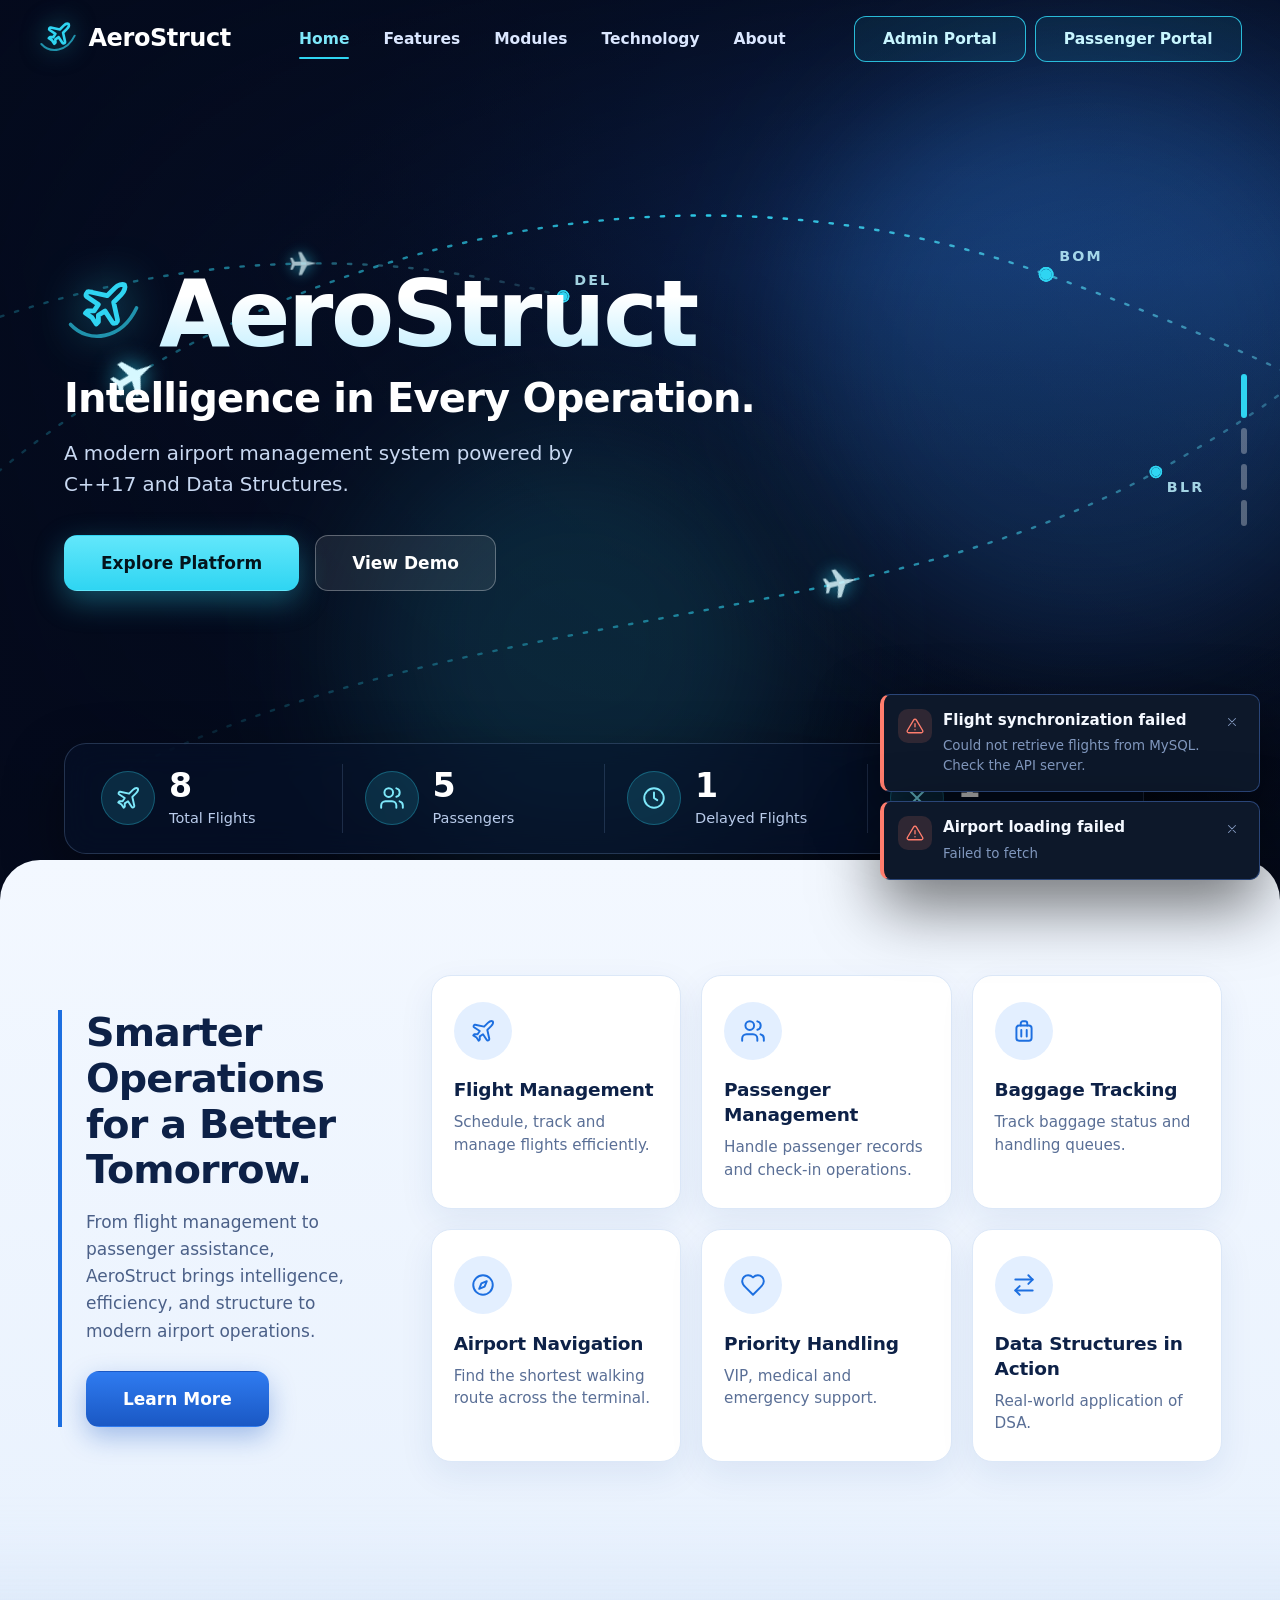
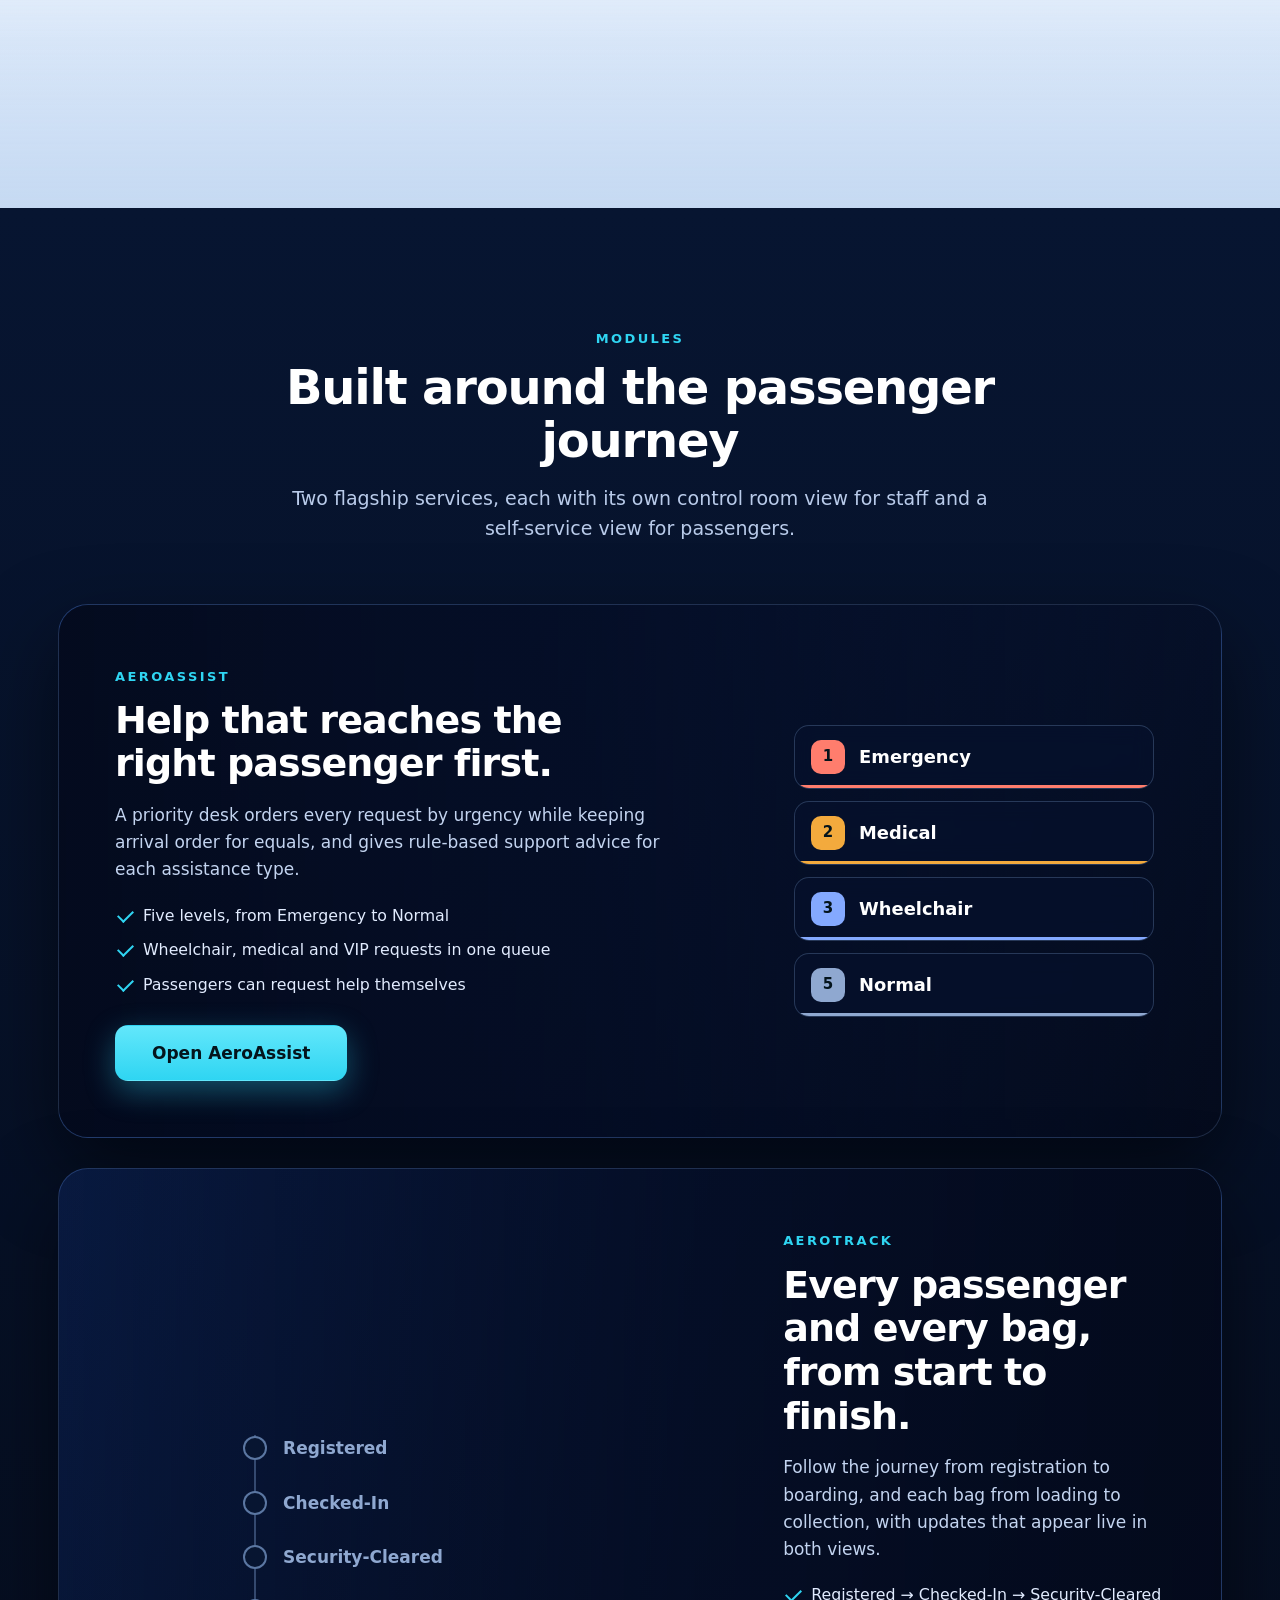
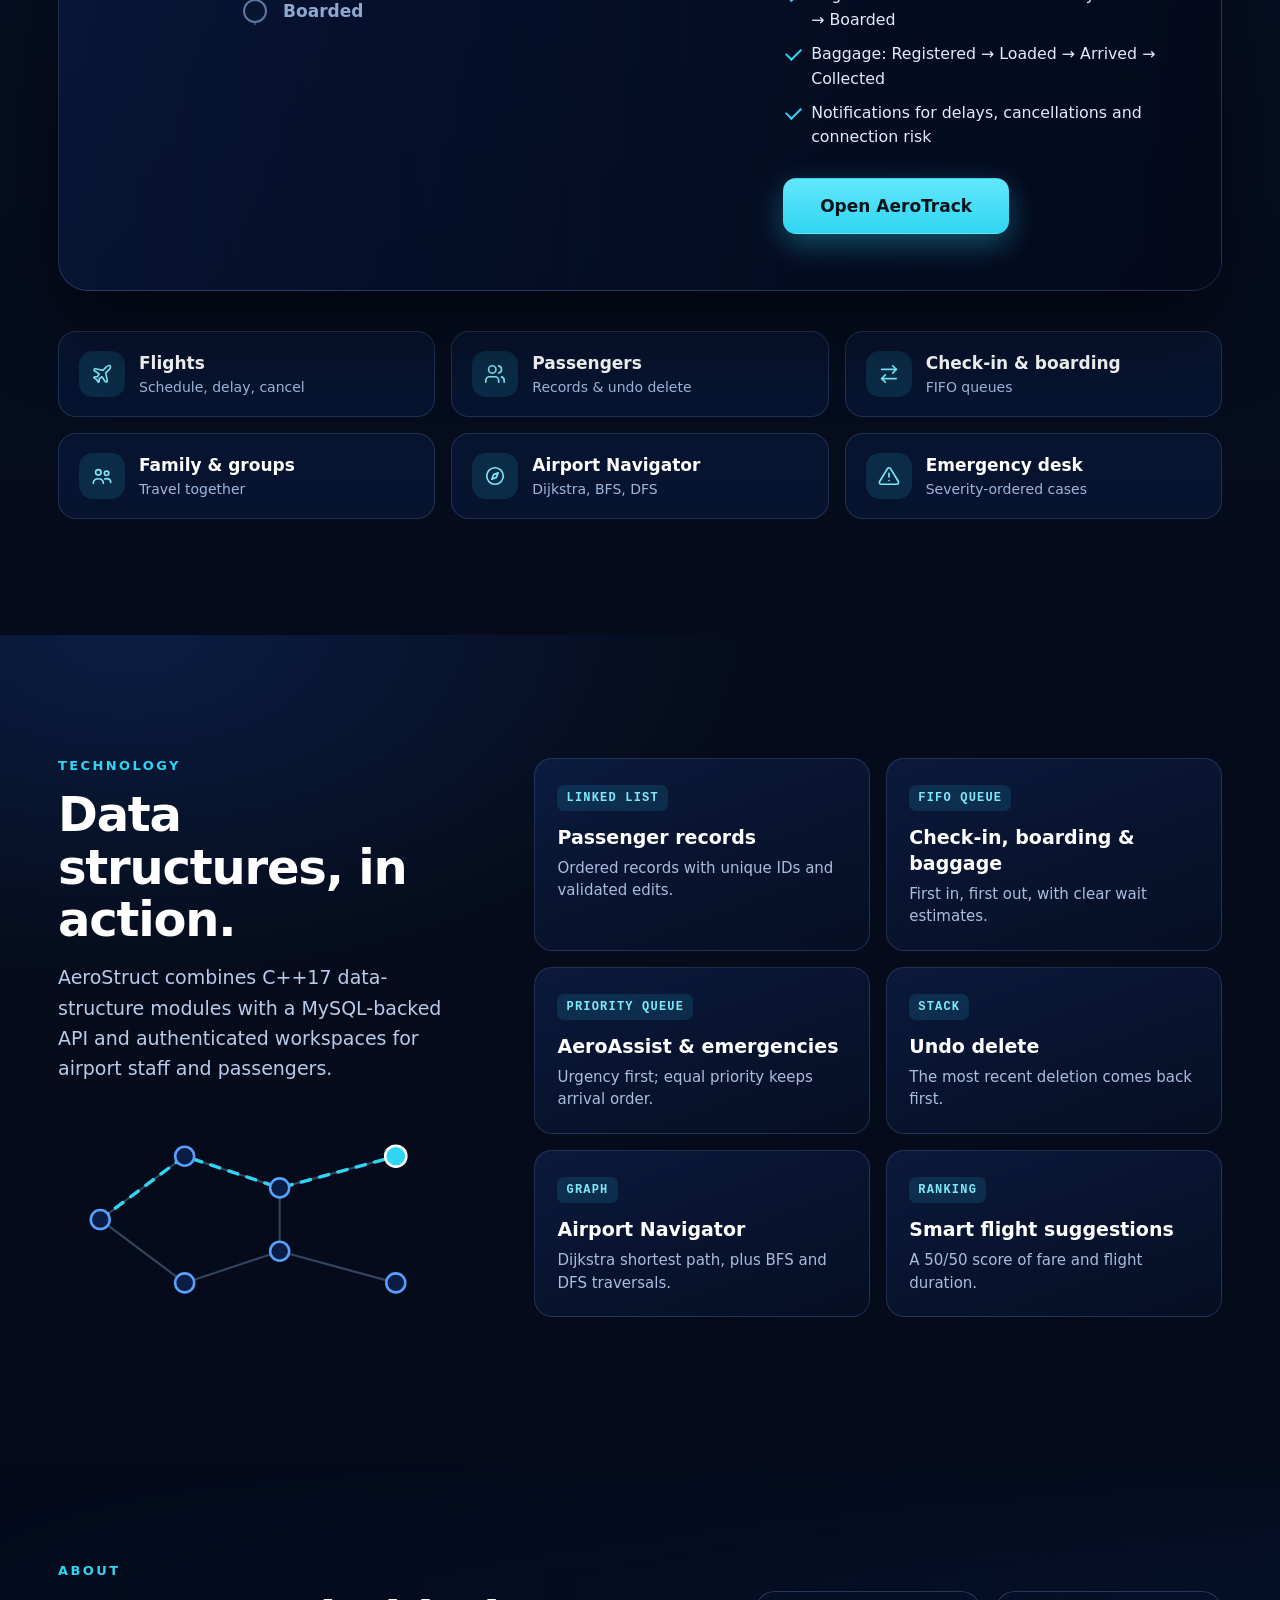
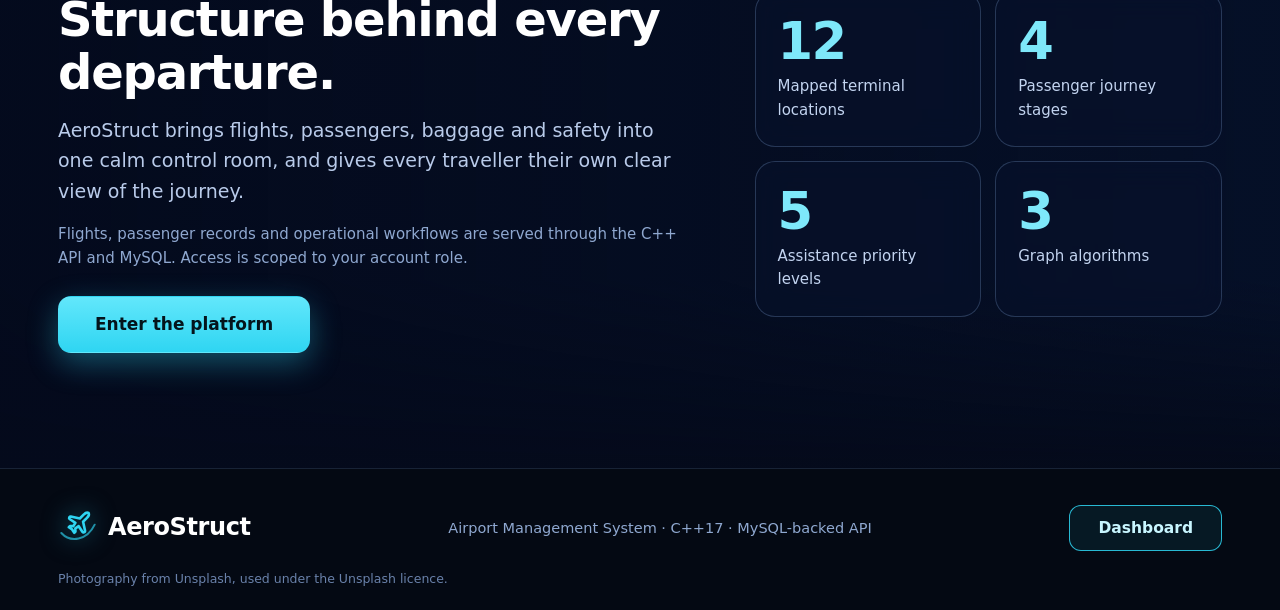
==== FrontEnd/index.html @ 9cebbbfa "Added The FrontEnd Added the index page, landing page, portals, CSS, and whole application" ====
<!DOCTYPE html>
<html lang="en">
<head>
  <meta charset="UTF-8">
  <meta name="viewport" content="width=device-width, initial-scale=1">
  <meta name="theme-color" content="#050b1a">
  <meta name="description" content="AeroStruct airport management system: operations console and passenger self-service portal.">
  <title>AeroStruct · Airport Management System</title>
  <link rel="preconnect" href="https://images.unsplash.com" crossorigin>
  <link rel="preload" as="image" href="https://images.unsplash.com/photo-1629221731259-4f0760e3ee89?auto=format&fit=crop&w=1400&q=66" imagesrcset="https://images.unsplash.com/photo-1629221731259-4f0760e3ee89?auto=format&fit=crop&w=800&q=72 800w, https://images.unsplash.com/photo-1629221731259-4f0760e3ee89?auto=format&fit=crop&w=1400&q=66 1400w, https://images.unsplash.com/photo-1629221731259-4f0760e3ee89?auto=format&fit=crop&w=2000&q=66 2000w" imagesizes="100vw" fetchpriority="high">
  <link rel="stylesheet" href="style.css">
</head>
<body class="is-landing">

  <!-- ============ SHARED SVG SYMBOLS ============ -->
  <svg width="0" height="0" style="position:absolute" aria-hidden="true" focusable="false">
    <defs>
      <path id="plane-glyph" d="M16 0 5 -2.6 -1 -13 -4.6 -13 -1.8 -2.2 -9 -2.4 -11.4 -6.8 -14 -6.8 -12 0 -14 6.8 -11.4 6.8 -9 2.4 -1.8 2.2 -4.6 13 -1 13 5 2.6Z"/>
    </defs>
  </svg>

  <!-- ============ LANDING PAGE ============ -->
  <div id="landing" class="landing" hidden>
    <header class="l-nav" id="lNav">
      <div class="l-nav-inner">
        <a class="l-brand" href="#home" data-lscroll="home" aria-label="AeroStruct home">
          <svg class="l-logo-mark" viewBox="0 0 48 48" fill="none" stroke="currentColor" stroke-width="2.4" stroke-linecap="round" stroke-linejoin="round" aria-hidden="true"><path d="M4 30c11 12 31 9 40-10" opacity=".65"/><g transform="translate(9 2) scale(1.32)"><path d="M17.8 19.2 16 11l3.5-3.5C21 6 21.5 4 21 3c-1-.5-3 0-4.5 1.5L13 8 4.8 6.2c-.5-.1-.9.1-1.1.5l-.3.5c-.2.5-.1 1 .3 1.3L9 12l-2 3H4l-1 1 3 2 2 3 1-1v-3l3-2 3.5 5.3c.3.4.8.5 1.3.3l.5-.2c.4-.3.6-.7.5-1.2z"/></g></svg>
          <span>AeroStruct</span>
        </a>
        <nav class="l-links" id="lLinks" aria-label="Page sections">
          <a href="#home" data-lscroll="home" class="active">Home</a>
          <a href="#features" data-lscroll="features">Features</a>
          <a href="#modules" data-lscroll="modules">Modules</a>
          <a href="#technology" data-lscroll="technology">Technology</a>
          <a href="#about" data-lscroll="about">About</a>
          <a class="l-nav-cta l-nav-cta-mobile" href="admin.html">Admin Portal</a><a class="l-nav-cta l-nav-cta-mobile" href="passenger.html">Passenger Portal</a>
        </nav>
        <div class="l-portal-links"><a class="l-nav-cta" href="admin.html">Admin Portal</a><a class="l-nav-cta" href="passenger.html">Passenger Portal</a></div>
        <button class="l-burger" type="button" data-action="toggle-lmenu" aria-label="Open menu" aria-expanded="false" aria-controls="lLinks"><span></span><span></span><span></span></button>
      </div>
    </header>

    <main>
      <!-- HERO -->
      <section id="home" class="l-hero" data-photo-box aria-label="AeroStruct introduction">
        <div class="l-scenes" id="lScenes" aria-hidden="true">
          <figure class="l-scene is-active" style="--pos:58% 55%;--pos-m:63% 50%">
            <img src="https://images.unsplash.com/photo-1629221731259-4f0760e3ee89?auto=format&amp;fit=crop&amp;w=1400&amp;q=66"
                 srcset="https://images.unsplash.com/photo-1629221731259-4f0760e3ee89?auto=format&amp;fit=crop&amp;w=800&amp;q=72 800w, https://images.unsplash.com/photo-1629221731259-4f0760e3ee89?auto=format&amp;fit=crop&amp;w=1400&amp;q=66 1400w, https://images.unsplash.com/photo-1629221731259-4f0760e3ee89?auto=format&amp;fit=crop&amp;w=2000&amp;q=66 2000w"
                 sizes="100vw" alt="" fetchpriority="high" decoding="async">
          </figure>
          <figure class="l-scene" data-photo="hero2" style="--pos:50% 60%;--pos-m:55% 55%"></figure>
          <figure class="l-scene" data-photo="hero3" style="--pos:50% 55%;--pos-m:45% 50%"></figure>
          <figure class="l-scene" data-photo="hero4" style="--pos:50% 50%;--pos-m:60% 50%"></figure>
        </div>
        <div class="l-hero-shade" aria-hidden="true"></div>
        <div class="l-glow l-glow-a" aria-hidden="true"></div><div class="l-glow l-glow-b" aria-hidden="true"></div>

        <svg class="l-paths" viewBox="0 0 1440 820" preserveAspectRatio="xMidYMid slice" aria-hidden="true" focusable="false">
          <defs>
            <linearGradient id="lpGrad" x1="0" x2="1" y1="0" y2="0"><stop offset="0" stop-color="#2fd5f2" stop-opacity="0"/><stop offset=".55" stop-color="#2fd5f2" stop-opacity=".95"/><stop offset="1" stop-color="#7ee8fa" stop-opacity=".25"/></linearGradient>
          </defs>
          <path id="lp1" class="l-arc" d="M-30 600 C 240 250, 700 110, 1090 250 S 1380 430, 1480 340"/>
          <path id="lp2" class="l-arc l-arc-2" d="M180 740 C 520 540, 900 590, 1190 430 S 1370 210, 1480 170"/>
          <path id="lp3" class="l-arc l-arc-3" d="M-30 360 C 200 240, 430 210, 650 270"/>
          <g class="l-radar" transform="translate(1090 250)"><circle class="core" r="5"/><circle class="ring" r="6"/><circle class="ring d2" r="6"/><circle class="ring d3" r="6"/><text x="12" y="-12">BOM</text></g>
          <g class="l-radar" transform="translate(650 270)"><circle class="core" r="4"/><circle class="ring" r="5"/><circle class="ring d2" r="5"/><text x="10" y="-10">DEL</text></g>
          <g class="l-radar" transform="translate(1190 430)"><circle class="core" r="4"/><circle class="ring d3" r="5"/><circle class="ring d2" r="5"/><text x="10" y="18">BLR</text></g>
          <g class="l-plane"><use href="#plane-glyph"/><animateMotion dur="17s" repeatCount="indefinite" rotate="auto"><mpath href="#lp1"/></animateMotion></g>
          <g class="l-plane l-plane-2"><use href="#plane-glyph"/><animateMotion dur="23s" begin="-8s" repeatCount="indefinite" rotate="auto"><mpath href="#lp2"/></animateMotion></g>
          <g class="l-plane l-plane-3"><use href="#plane-glyph"/><animateMotion dur="12s" begin="-4s" repeatCount="indefinite" rotate="auto"><mpath href="#lp3"/></animateMotion></g>
        </svg>

        <div class="l-hero-inner">
          <h1 class="l-h1">
            <span class="l-logo-big"><svg viewBox="0 0 48 48" fill="none" stroke="currentColor" stroke-width="2.2" stroke-linecap="round" stroke-linejoin="round" aria-hidden="true"><path d="M4 30c11 12 31 9 40-10" opacity=".65"/><g transform="translate(9 2) scale(1.32)"><path d="M17.8 19.2 16 11l3.5-3.5C21 6 21.5 4 21 3c-1-.5-3 0-4.5 1.5L13 8 4.8 6.2c-.5-.1-.9.1-1.1.5l-.3.5c-.2.5-.1 1 .3 1.3L9 12l-2 3H4l-1 1 3 2 2 3 1-1v-3l3-2 3.5 5.3c.3.4.8.5 1.3.3l.5-.2c.4-.3.6-.7.5-1.2z"/></g></svg><span>AeroStruct</span></span>
            <span class="sr-only">: </span><span class="l-tagline">Intelligence in Every Operation.</span>
          </h1>
          <p class="l-sub">A modern airport management system powered by C++17 and Data Structures.</p>
          <div class="l-actions">
            <a class="l-btn l-btn-cyan" href="#features" data-lscroll="features">Explore Platform</a>
            <button class="l-btn l-btn-glass" type="button" data-action="open-gate">View Demo</button>
          </div>
        </div>

        <div class="l-stats" id="lStats" role="list" aria-label="Live demo figures">
          <div class="l-stat" role="listitem"><span class="l-stat-icon" data-icon="plane" data-size="26" aria-hidden="true"></span><div><strong data-lstat="flights">0</strong><small>Total Flights</small></div></div>
          <div class="l-stat" role="listitem"><span class="l-stat-icon" data-icon="users" data-size="26" aria-hidden="true"></span><div><strong data-lstat="passengers">0</strong><small>Passengers</small></div></div>
          <div class="l-stat" role="listitem"><span class="l-stat-icon" data-icon="clock" data-size="26" aria-hidden="true"></span><div><strong data-lstat="delayed">0</strong><small>Delayed Flights</small></div></div>
          <div class="l-stat" role="listitem"><span class="l-stat-icon" data-icon="close" data-size="26" aria-hidden="true"></span><div><strong data-lstat="cancelled">0</strong><small>Cancelled Flights</small></div></div>
        </div>
        <div class="l-scene-dots" id="lSceneDots" role="group" aria-label="Choose background scene"></div>
      </section>

      <!-- FEATURES -->
      <section id="features" class="l-section l-features">
        <div class="l-wrap l-features-grid">
          <div class="l-features-copy reveal">
            <h2>Smarter Operations<br>for a Better Tomorrow.</h2>
            <p>From flight management to passenger assistance, AeroStruct brings intelligence, efficiency, and structure to modern airport operations.</p>
            <a class="l-btn l-btn-blue" href="#technology" data-lscroll="technology">Learn More</a>
          </div>
          <div class="l-cards">
            <article class="l-card reveal"><span class="l-card-icon" data-icon="plane" data-size="26" aria-hidden="true"></span><h3>Flight Management</h3><p>Schedule, track and manage flights efficiently.</p></article>
            <article class="l-card reveal"><span class="l-card-icon" data-icon="users" data-size="26" aria-hidden="true"></span><h3>Passenger Management</h3><p>Handle passenger records and check-in operations.</p></article>
            <article class="l-card reveal"><span class="l-card-icon" data-icon="bag" data-size="26" aria-hidden="true"></span><h3>Baggage Tracking</h3><p>Track baggage status and handling queues.</p></article>
            <article class="l-card reveal"><span class="l-card-icon" data-icon="compass" data-size="26" aria-hidden="true"></span><h3>Airport Navigation</h3><p>Find the shortest walking route across the terminal.</p></article>
            <article class="l-card reveal"><span class="l-card-icon" data-icon="heart" data-size="26" aria-hidden="true"></span><h3>Priority Handling</h3><p>VIP, medical and emergency support.</p></article>
            <article class="l-card reveal"><span class="l-card-icon" data-icon="flow" data-size="26" aria-hidden="true"></span><h3>Data Structures in Action</h3><p>Real-world application of DSA.</p></article>
          </div>
        </div>
        <div class="l-strip" data-photo-box aria-hidden="true" id="lStrip"></div>
      </section>

      <!-- MODULES -->
      <section id="modules" class="l-section l-modules">
        <div class="l-wrap">
          <header class="l-head reveal"><span class="l-eyebrow">MODULES</span><h2>Built around the passenger journey</h2><p>Two flagship services, each with its own control room view for staff and a self-service view for passengers.</p></header>

          <article class="l-band l-band-assist reveal" data-photo-box data-lparallax>
            <div class="l-band-media" id="lAssistMedia" aria-hidden="true"></div>
            <div class="l-band-shade" aria-hidden="true"></div>
            <div class="l-band-copy">
              <span class="l-eyebrow">AEROASSIST</span>
              <h3>Help that reaches the right passenger first.</h3>
              <p>A priority desk orders every request by urgency while keeping arrival order for equals, and gives rule-based support advice for each assistance type.</p>
              <ul class="l-ticks"><li>Five levels, from Emergency to Normal</li><li>Wheelchair, medical and VIP requests in one queue</li><li>Passengers can request help themselves</li></ul>
              <button class="l-btn l-btn-cyan" type="button" data-action="open-gate">Open AeroAssist</button>
            </div>
            <div class="l-band-visual" aria-hidden="true">
              <div class="l-pq"><div class="l-pq-row p1"><b>1</b><span>Emergency</span><i></i></div><div class="l-pq-row p2"><b>2</b><span>Medical</span><i></i></div><div class="l-pq-row p3"><b>3</b><span>Wheelchair</span><i></i></div><div class="l-pq-row p5"><b>5</b><span>Normal</span><i></i></div></div>
            </div>
          </article>

          <article class="l-band l-band-track l-band-flip reveal" data-photo-box data-lparallax>
            <div class="l-band-media" id="lTrackMedia" aria-hidden="true"></div>
            <div class="l-band-shade" aria-hidden="true"></div>
            <div class="l-band-copy">
              <span class="l-eyebrow">AEROTRACK</span>
              <h3>Every passenger and every bag, from start to finish.</h3>
              <p>Follow the journey from registration to boarding, and each bag from loading to collection, with updates that appear live in both views.</p>
              <ul class="l-ticks"><li>Registered → Checked-In → Security-Cleared → Boarded</li><li>Baggage: Registered → Loaded → Arrived → Collected</li><li>Notifications for delays, cancellations and connection risk</li></ul>
              <button class="l-btn l-btn-cyan" type="button" data-action="open-gate">Open AeroTrack</button>
            </div>
            <div class="l-band-visual" aria-hidden="true">
              <ol class="l-track"><li><i></i>Registered</li><li><i></i>Checked-In</li><li><i></i>Security-Cleared</li><li><i></i>Boarded</li></ol>
            </div>
          </article>

          <div class="l-tiles">
            <button class="l-tile reveal" type="button" data-action="open-gate"><span data-icon="plane" data-size="22" aria-hidden="true"></span><strong>Flights</strong><small>Schedule, delay, cancel</small></button>
            <button class="l-tile reveal" type="button" data-action="open-gate"><span data-icon="users" data-size="22" aria-hidden="true"></span><strong>Passengers</strong><small>Records &amp; undo delete</small></button>
            <button class="l-tile reveal" type="button" data-action="open-gate"><span data-icon="flow" data-size="22" aria-hidden="true"></span><strong>Check-in &amp; boarding</strong><small>FIFO queues</small></button>
            <button class="l-tile reveal" type="button" data-action="open-gate"><span data-icon="group" data-size="22" aria-hidden="true"></span><strong>Family &amp; groups</strong><small>Travel together</small></button>
            <button class="l-tile reveal" type="button" data-action="open-gate"><span data-icon="compass" data-size="22" aria-hidden="true"></span><strong>Airport Navigator</strong><small>Dijkstra, BFS, DFS</small></button>
            <button class="l-tile reveal" type="button" data-action="open-gate"><span data-icon="alert" data-size="22" aria-hidden="true"></span><strong>Emergency desk</strong><small>Severity-ordered cases</small></button>
          </div>
        </div>
      </section>

      <!-- TECHNOLOGY -->
      <section id="technology" class="l-section l-tech">
        <div class="l-wrap l-tech-grid">
          <div class="l-tech-copy reveal">
            <span class="l-eyebrow">TECHNOLOGY</span>
            <h2>Data structures, in action.</h2>
            <p>AeroStruct combines C++17 data-structure modules with a MySQL-backed API and authenticated workspaces for airport staff and passengers.</p>
            <svg class="l-graph" viewBox="0 0 360 200" aria-hidden="true" focusable="false">
              <g class="lg-edges"><line x1="40" y1="100" x2="120" y2="40"/><line x1="40" y1="100" x2="120" y2="160"/><line x1="120" y1="40" x2="210" y2="70"/><line x1="120" y1="160" x2="210" y2="130"/><line x1="210" y1="70" x2="210" y2="130"/><line x1="210" y1="70" x2="320" y2="40"/><line x1="210" y1="130" x2="320" y2="160"/></g>
              <path class="lg-route" d="M40 100 L120 40 L210 70 L320 40"/>
              <g class="lg-nodes"><circle cx="40" cy="100" r="9"/><circle cx="120" cy="40" r="9"/><circle cx="120" cy="160" r="9"/><circle cx="210" cy="70" r="9"/><circle cx="210" cy="130" r="9"/><circle class="lg-dest" cx="320" cy="40" r="10"/><circle cx="320" cy="160" r="9"/></g>
            </svg>
          </div>
          <div class="l-tech-cards">
            <article class="l-tcard reveal"><code>LINKED LIST</code><h3>Passenger records</h3><p>Ordered records with unique IDs and validated edits.</p></article>
            <article class="l-tcard reveal"><code>FIFO QUEUE</code><h3>Check-in, boarding &amp; baggage</h3><p>First in, first out, with clear wait estimates.</p></article>
            <article class="l-tcard reveal"><code>PRIORITY QUEUE</code><h3>AeroAssist &amp; emergencies</h3><p>Urgency first; equal priority keeps arrival order.</p></article>
            <article class="l-tcard reveal"><code>STACK</code><h3>Undo delete</h3><p>The most recent deletion comes back first.</p></article>
            <article class="l-tcard reveal"><code>GRAPH</code><h3>Airport Navigator</h3><p>Dijkstra shortest path, plus BFS and DFS traversals.</p></article>
            <article class="l-tcard reveal"><code>RANKING</code><h3>Smart flight suggestions</h3><p>A 50/50 score of fare and flight duration.</p></article>
          </div>
        </div>
      </section>

      <!-- ABOUT -->
      <section id="about" class="l-section l-about" data-photo-box>
        <div class="l-about-media" id="lAboutMedia" aria-hidden="true"></div>
        <div class="l-about-shade" aria-hidden="true"></div>
        <div class="l-wrap l-about-inner">
          <div class="l-about-copy reveal">
            <span class="l-eyebrow">ABOUT</span>
            <h2>Structure behind every departure.</h2>
            <p>AeroStruct brings flights, passengers, baggage and safety into one calm control room, and gives every traveller their own clear view of the journey.</p>
            <p class="l-about-note">Flights, passenger records and operational workflows are served through the C++ API and MySQL. Access is scoped to your account role.</p>
            <button class="l-btn l-btn-cyan" type="button" data-action="open-gate">Enter the platform</button>
          </div>
          <dl class="l-facts reveal">
            <div><dt data-lcount="locations">12</dt><dd>Mapped terminal locations</dd></div>
            <div><dt data-lcount="stages">4</dt><dd>Passenger journey stages</dd></div>
            <div><dt data-lcount="priorities">5</dt><dd>Assistance priority levels</dd></div>
            <div><dt data-lcount="algorithms">3</dt><dd>Graph algorithms</dd></div>
          </dl>
        </div>
      </section>
    </main>

    <footer class="l-footer">
      <div class="l-wrap l-footer-inner">
        <a class="l-brand" href="#home" data-lscroll="home"><svg class="l-logo-mark" viewBox="0 0 48 48" fill="none" stroke="currentColor" stroke-width="2.4" stroke-linecap="round" stroke-linejoin="round" aria-hidden="true"><path d="M4 30c11 12 31 9 40-10" opacity=".65"/><g transform="translate(9 2) scale(1.32)"><path d="M17.8 19.2 16 11l3.5-3.5C21 6 21.5 4 21 3c-1-.5-3 0-4.5 1.5L13 8 4.8 6.2c-.5-.1-.9.1-1.1.5l-.3.5c-.2.5-.1 1 .3 1.3L9 12l-2 3H4l-1 1 3 2 2 3 1-1v-3l3-2 3.5 5.3c.3.4.8.5 1.3.3l.5-.2c.4-.3.6-.7.5-1.2z"/></g></svg><span>AeroStruct</span></a>
        <p>Airport Management System · C++17 · MySQL-backed API</p>
        <button class="l-nav-cta" type="button" data-action="open-gate">Dashboard</button>
      </div>
      <p class="l-credits">Photography from Unsplash, used under the Unsplash licence.</p>
    </footer>
  </div>

  <!-- ============ ROLE GATE ============ -->
  <div id="roleGate" class="gate" hidden role="dialog" aria-modal="true" aria-labelledby="gateTitle">
    <div class="gate-bg" aria-hidden="true">
      <i class="aurora aurora-a"></i><i class="aurora aurora-b"></i><i class="aurora aurora-c"></i>
      <i class="gate-grid"></i>
      <span class="gate-plane gate-plane-a" data-icon="plane" data-size="34"></span>
      <span class="gate-plane gate-plane-b" data-icon="plane" data-size="22"></span>
    </div>
    <div class="gate-inner">
      <button class="gate-back" type="button" data-action="close-gate"><span data-icon="arrow" data-size="16" aria-hidden="true"></span> Back to home</button>
      <div class="gate-brand"><span class="brand-mark" data-icon="plane" data-size="28" aria-hidden="true"></span><span><strong>AeroStruct</strong><small>Airport Management System</small></span></div>
      <h1 id="gateTitle" class="gate-title">Welcome aboard.<br><span>How would you like to continue?</span></h1>
      <p class="gate-lead">Secure sign-in for airport staff and passengers. Your account determines which AeroStruct features you can access.</p>
      <div class="gate-cards">
        <section class="gate-card gate-card-admin" aria-labelledby="gateAdminTitle">
          <span class="gate-card-icon" data-icon="shield" data-size="26" aria-hidden="true"></span>
          <span class="gate-card-eyebrow">FOR STAFF</span>
          <strong id="gateAdminTitle">Operations Console</strong>
          <span class="gate-card-text">Sign in with your administrator account to manage flights, passengers, queues, baggage and airport operations.</span>
          <form id="adminLoginForm" class="gate-form" novalidate>
            <label for="adminUsername">Admin username
              <input class="auth-login-input" id="adminUsername" name="username" type="text" placeholder="e.g. aerostruct.admin" maxlength="80" autocomplete="username" required>
            </label>
            <label for="adminPassword">Password
              <input class="auth-login-input" id="adminPassword" name="password" type="password" autocomplete="current-password" required>
            </label>
            <p id="adminGateError" class="gate-error" role="alert" hidden></p>
            <button class="button button-primary gate-submit" type="submit">Sign in to console <span data-icon="arrow" data-size="18" aria-hidden="true"></span></button>
          </form>
        </section>
        <section class="gate-card gate-card-user" aria-labelledby="gateUserTitle">
          <span class="gate-card-icon" data-icon="ticket" data-size="26" aria-hidden="true"></span>
          <span class="gate-card-eyebrow">FOR PASSENGERS</span>
          <strong id="gateUserTitle">Passenger Portal</strong>
          <span class="gate-card-text">Sign in with the account provided by the airport operations desk to view your own journey, baggage and assistance.</span>
          <form id="gateForm" class="gate-form" novalidate>
            <label for="gateUsername">Passenger username
              <input class="auth-login-input" id="gateUsername" name="username" type="text" placeholder="Your account username" maxlength="80" autocomplete="username" required>
            </label>
            <label for="gatePassword">Password
              <input class="auth-login-input" id="gatePassword" name="password" type="password" autocomplete="current-password" required>
            </label>
            <p id="gateError" class="gate-error" role="alert" hidden></p>
            <button class="button button-secondary gate-submit" type="submit">Open my journey <span data-icon="arrow" data-size="18" aria-hidden="true"></span></button>
          </form>
        </section>
      </div>
      <p class="gate-foot"><i class="live-dot"></i> Secure account access · live data is loaded from the AeroStruct API</p>
    </div>
  </div>

  <!-- ============ ADMIN CONSOLE ============ -->
  <div id="adminApp" class="app-shell admin-shell" hidden>
    <div class="nav-backdrop" data-action="close-nav"></div>
    <aside class="sidebar" id="adminSidebar">
      <a class="brand" href="#dashboard" data-page="dashboard" aria-label="AeroStruct dashboard">
        <span class="brand-mark" data-icon="plane" data-size="26" aria-hidden="true"></span>
        <span><strong>AeroStruct</strong><small>Operations Console</small></span>
      </a>
      <div class="role-chip"><span data-icon="shield" data-size="16" aria-hidden="true"></span> Operations Admin</div>
      <nav id="nav" aria-label="Main navigation"></nav>
      <div class="sidebar-spacer"></div>
      <div class="sidebar-note">
        <div class="sidebar-note-head"><span class="live-dot"></span> Authenticated session</div>
        <p>Operations are validated by the AeroStruct API and saved in MySQL.</p>
      </div>
      <button class="sidebar-switch" type="button" data-action="sign-out"><span data-icon="logout" data-size="18" aria-hidden="true"></span> Switch role</button>
      <div class="sidebar-foot">AeroStruct <span>·</span> C++17 project</div>
    </aside>

    <main class="main-area">
      <header class="topbar">
        <button class="icon-btn menu-toggle" type="button" data-action="toggle-nav" aria-label="Open menu"><span data-icon="menu" data-size="22" aria-hidden="true"></span></button>
        <div class="breadcrumb"><span>Operations</span><span class="crumb-sep">/</span><strong id="breadcrumbCurrent">Dashboard</strong></div>
        <div class="topbar-actions">
          <span id="clock" class="clock-chip"></span>
          <button class="button button-quiet" id="undoButton" type="button"><span data-icon="undo" data-size="16" aria-hidden="true"></span> Undo delete</button>
          <button class="button button-secondary" id="resetButton" type="button"><span data-icon="reset" data-size="16" aria-hidden="true"></span> Reset demo</button>
        </div>
      </header>

      <div id="pageHeading" class="page-heading"></div>

      <!-- DASHBOARD -->
      <section id="dashboard" class="view">
        <div id="nextDeparture" class="hero-card"></div>
        <div class="stats-grid" id="stats"></div>
        <div class="dashboard-grid">
          <section class="panel departures-panel">
            <div class="panel-heading"><div><span class="eyebrow"><i class="live-dot"></i> LIVE BOARD · DEMO DATA</span><h2>Departures</h2></div><span class="time-highlight" id="boardTime">--:--</span></div>
            <div class="table-scroll"><table id="depTable" class="data-table"></table></div>
          </section>
          <section class="panel attention-panel">
            <div class="panel-heading"><div><span class="eyebrow">OPERATIONAL FOLLOW-UP</span><h2>Needs attention</h2></div><span id="attentionCount" class="count-pill">0</span></div>
            <div id="alerts" class="attention-list"></div>
          </section>
        </div>
        <div class="dashboard-lower">
          <div class="panel journey-panel">
            <div class="panel-heading"><div><span class="eyebrow">PASSENGER FLOW</span><h2>Passenger journey snapshot</h2></div><button class="button button-outline" data-page="queues" type="button">Open queues →</button></div>
            <div id="journeySnapshot" class="journey-snapshot"></div>
          </div>
          <div class="panel donut-panel">
            <div class="panel-heading"><div><span class="eyebrow">FLIGHT STATUS</span><h2>Status mix</h2></div></div>
            <div id="statusDonut" class="donut-wrap"></div>
          </div>
        </div>
      </section>

<!-- FLIGHTS -->
      <section id="flights" class="view" hidden>
        <section class="panel">
          <div class="panel-heading"><div><span class="eyebrow">OPERATIONS</span><h2>Add a flight</h2><p class="panel-subtitle">Flight numbers must be unique. Passenger registration is blocked for cancelled flights.</p></div></div>
          <form id="flightForm" class="form-grid">
            <label>Flight number<input id="fNo" name="flightNumber" placeholder="AI 202" required minlength="2" maxlength="12" pattern="[A-Za-z0-9 -]+" autocomplete="off"></label>
            <label>Airline<input id="fAir" name="airline" placeholder="Air India" required maxlength="50"></label>
            <label>Source<input id="fFrom" name="source" placeholder="Delhi" required maxlength="60"></label>
            <label>Destination<input id="fTo" name="destination" placeholder="Mumbai" required maxlength="60"></label>
            <label>Departure time<input id="fDep" name="departureTime" type="time" required></label>
            <label>Arrival time<input id="fArr" name="arrivalTime" type="time" required></label>
            <label>Gate<input id="fGate" name="gate" placeholder="G12" required maxlength="10"></label>
            <label>Fare (INR)<input id="fFare" name="fare" type="number" min="0" step="0.01" placeholder="e.g. 5200" required></label>
            <label>Initial status<select id="fStatus" name="status"><option>On Time</option><option>Boarding</option><option>Delayed</option></select></label>
            <div class="form-actions"><button class="button button-primary" type="submit">＋ Add flight</button><button class="button button-outline" type="reset">Clear form</button></div>
          </form>
        </section>
        <section class="panel">
          <div class="panel-heading"><div><span class="eyebrow">FLIGHT DIRECTORY</span><h2>Manage flights</h2></div><span id="flightCount" class="count-pill">0 flights</span></div>
          <div class="toolbar"><label class="search-field"><span>⌕</span><input id="fSearch" placeholder="Search flight, airline, route…" autocomplete="off"></label><label class="compact-label">Sort by<select id="fSort"><option value="dep">Departure time</option><option value="no">Flight number</option><option value="to">Destination</option><option value="fare">Fare (low to high)</option><option value="duration">Duration (shortest)</option></select></label></div>
          <div class="table-scroll"><table id="flightTable" class="data-table"></table></div>
        </section>
      </section>

      <!-- PASSENGERS -->
      <section id="passengers" class="view" hidden>
        <section class="panel">
          <div class="panel-heading"><div><span class="eyebrow">PASSENGER RECORDS · LINKED LIST</span><h2>Register passenger</h2><p class="panel-subtitle">IDs must be unique, age must be non-negative, and the selected flight must exist and not be cancelled.</p></div></div>
          <form id="passengerForm" class="form-grid">
            <label>Passenger ID<input id="pId" name="passengerId" placeholder="P101" required maxlength="20" pattern="[A-Za-z0-9_-]+" autocomplete="off"></label>
            <label>Full name<input id="pName" name="name" placeholder="Passenger name" required minlength="2" maxlength="80" autocomplete="name"></label>
            <label>Age<input id="pAge" name="age" type="number" min="0" max="120" step="1" placeholder="Age" required></label>
            <label>Gender<select id="pGender" name="gender" required><option value="">Select gender</option><option>Female</option><option>Male</option><option>Other</option><option>Prefer not to say</option></select></label>
            <label>Phone number<input id="pPhone" name="phone" type="tel" placeholder="+91 9876543210" required minlength="7" maxlength="16" pattern="[+0-9() -]{7,16}" autocomplete="tel"></label>
            <label>Flight<select id="pFlight" name="flightNumber" required></select></label>
            <label>Seat number<input id="pSeat" name="seatNumber" placeholder="12A" required maxlength="6" pattern="[A-Za-z0-9-]+"></label>
            <label>Assistance type<select id="pAssist" name="assistanceType"><option>None</option><option>Emergency</option><option>Medical</option><option>Wheelchair</option><option>Accessibility</option><option>Elderly</option><option>VIP</option><option>Other</option></select></label>
            <div class="form-actions"><button class="button button-primary" type="submit">＋ Register passenger</button><button class="button button-outline" type="reset">Clear form</button></div>
          </form>
        </section>
        <section class="panel">
          <div class="panel-heading"><div><span class="eyebrow">PASSENGER PORTAL ACCESS</span><h2>Create passenger login</h2><p class="panel-subtitle">An administrator creates a login for an existing passenger. Give the temporary password directly to that passenger.</p></div></div>
          <form id="passengerAccountForm" class="form-grid">
            <label>Passenger ID<input id="paPassengerId" name="passengerId" placeholder="P101" required maxlength="30" autocomplete="off"></label>
            <label>Username<input id="paUsername" name="username" placeholder="e.g. passenger.p101" required minlength="3" maxlength="80" autocomplete="off"></label>
            <label>Temporary password<input id="paPassword" name="password" type="password" required minlength="12" maxlength="128" autocomplete="new-password"></label>
            <div class="form-actions"><button class="button button-primary" type="submit">Create passenger login</button><button class="button button-outline" type="reset">Clear</button></div>
          </form>
        </section>
        <section class="panel">
          <div class="panel-heading"><div><span class="eyebrow">PASSENGER DIRECTORY</span><h2>Passenger records</h2></div><span id="passengerCount" class="count-pill">0 passengers</span></div>
          <div class="toolbar"><label class="search-field"><span>⌕</span><input id="pSearch" placeholder="Search ID, name or flight…" autocomplete="off"></label><label class="compact-label">Status<select id="pStatusFilter"><option value="all">All statuses</option><option>Registered</option><option>Checked-In</option><option>Security-Cleared</option><option>Boarded</option></select></label></div>
          <div class="table-scroll"><table id="paxTable" class="data-table"></table></div>
        </section>
      </section>

      <!-- CHECK-IN AND BOARDING -->
      <section id="queues" class="view" hidden>
        <div class="inline-notice"><strong>Passenger journey:</strong> Registered → Checked-In → Security-Cleared → Boarded. Check-in accepts only Registered passengers. After security clearance, the passenger is automatically added to the boarding queue. Unavailable flights are blocked.</div>
        <div class="queue-grid journey-queue-grid">
          <section class="panel">
            <div class="panel-heading"><div><span class="eyebrow">QUEUE · FIFO</span><h2>Check-in</h2><p class="panel-subtitle">Register passengers into the queue, then process from the front.</p></div><span id="ciCount" class="count-pill">0 waiting</span></div>
            <div class="panel-body"><div class="form-row"><label>Registered passenger<select id="ciSel"></select></label><button class="button button-primary align-end" id="ciJoin" type="button">Join queue</button></div><div id="ciList" class="queue-list"></div><div class="queue-footer"><p class="muted" id="ciWait"></p><button class="button button-primary" id="ciProcess" type="button">Process next passenger →</button></div></div>
          </section>
          <section class="panel">
            <div class="panel-heading"><div><span class="eyebrow">SECURITY CHECKPOINT</span><h2>Security clearance</h2><p class="panel-subtitle">Only Checked-In passengers can be cleared. Successful clearance automatically adds them to the boarding queue.</p></div></div>
            <div class="panel-body"><div class="form-row"><label>Checked-in passenger<select id="scSel" required></select></label><label>Boarding gate<input id="scGate" placeholder="Auto-filled from flight" maxlength="10" required></label><button class="button button-primary align-end" id="scClear" type="button">Clear security</button></div><p class="muted" id="scHelp">Choose a passenger to load the flight's gate.</p></div>
          </section>
          <section class="panel">
            <div class="panel-heading"><div><span class="eyebrow">QUEUE · FIFO</span><div class="panel-heading">
  <div>
    <!-- <span class="eyebrow"></span> -->
    <h2>Boarding</h2>
    <p class="panel-subtitle">Passengers are automatically added after successful security clearance.</p>
  </div>
  <span id="boCount" class="count-pill">0 waiting</span>
</div>

<div class="panel-body"><p class="panel-subtitle">Passengers are automatically added after successful security clearance.</p>
            <div class="panel-body">
            <div id="boList" class="queue-list"></div>
            <div class="queue-footer">
            <p class="muted" id="boWait"></p>
            <button class="button button-primary" id="boProcess" type="button">
                  Board next passenger →
            </button>
             </div>
            </div>
          </section>
        </div>
        <section class="panel"><div class="panel-heading"><div><span class="eyebrow">STATUS SYNCHRONIZATION</span><h2>Passenger journey status</h2><p class="panel-subtitle">Registered → Checked-In → Security-Cleared → Boarded</p></div></div><div class="table-scroll"><table id="journeyTable" class="data-table"></table></div></section>
      </section>

      
<!-- AEROASSIST -->
<section id="priority" class="view" hidden>
  <div class="inline-notice">
    <strong>Priority convention:</strong>
    1 is highest priority and 5 is normal.
    Requests with equal priority retain FIFO order.
    Recommendations are rule-based suggestions, not medical triage.
  </div>

  <!-- Assistance request and priority queue -->
  <div class="content-grid">
    <section class="panel">
      <div class="panel-heading">
        <div>
          <span class="eyebrow">AEROASSIST</span>
          <h2>Add assistance request</h2>
        </div>
      </div>

      <div class="panel-body">
        <form id="priorityForm" class="form-grid single-column">
          <label>
            Registered passenger
            <select id="prPassenger" required></select>
          </label>

          <label>
            Priority
            <select id="prType" required>
              <option value="1">1 · Emergency</option>
              <option value="2">2 · Medical Assistance</option>
              <option value="3">3 · Wheelchair / Accessibility</option>
              <option value="4">4 · VIP</option>
              <option value="5">5 · Normal</option>
            </select>
          </label>

          <label>
            Request note
            <input id="prReason" maxlength="140"
              placeholder="e.g. wheelchair support at departure lounge">
          </label>

          <div class="form-actions">
            <button class="button button-primary" type="submit">
              ＋ Add request
            </button>
          </div>
        </form>
      </div>
    </section>

    <section class="panel">
      <div class="panel-heading">
        <div>
          <span class="eyebrow">SORTED BY URGENCY</span>
          <h2>Priority queue</h2>
        </div>
        <span id="prCount" class="count-pill">0 requests</span>
      </div>

      <div id="prList" class="queue-list"></div>

      <div class="panel-body">
        <button id="prProcess" class="button button-primary"
          type="button">
          Process highest priority →
        </button>
      </div>
    </section>
  </div>

  <!-- C++ AeroAssist recommendation -->
  <section class="panel">
    <div class="panel-heading">
      <div>
        <span class="eyebrow">INTELLIGENT ASSISTANCE · C++ API</span>
        <h2>Assistance recommendations</h2>
        <p class="panel-subtitle">
          Get a recommended support team and action based on
          the passenger's registered assistance requirement.
        </p>
      </div>
    </div>

    <div class="panel-body">
      <div class="form-row">
        <label>
          Passenger
          <select id="asPax"></select>
        </label>

        <label>
          Current location
          <select id="asLoc"></select>
        </label>
      </div>

            <div id="asOut"></div>
    </div>
  </section>

  <!-- COMPLETED ASSISTANCE REQUEST HISTORY -->
  <section class="panel">
    <div class="panel-heading">
      <div>
        <span class="eyebrow">AEROASSIST RECORDS</span>
        <h2>Request History</h2>
        <p class="panel-subtitle">
          View assistance requests that have already been processed.
        </p>
      </div>

      <span id="historyCount" class="count-pill">0 records</span>
    </div>

    <div class="panel-body">
      <div class="form-row">
        <label>
          Search by Passenger ID
          <input
            id="historyPassengerSearch"
            type="text"
            placeholder="e.g. T103"
            autocomplete="off"
          >
        </label>

        <div class="form-actions">
          <button
            id="refreshAssistanceHistory"
            class="button button-outline"
            type="button"
          >
            Refresh History
          </button>
        </div>
      </div>
    </div>

    <div class="table-scroll">
      <table id="assistanceHistoryTable" class="data-table"></table>
    </div>
  </section>
</section>



      <!-- FAMILY AND GROUP TRAVEL ASSISTANCE -->
      <section id="groups" class="view" hidden>
        <div class="inline-notice"><strong>Group rules:</strong> each group has one active flight. A passenger must exist, be assigned to that same flight, and cannot belong to more than one group. Group counts are recalculated from the current passenger records.</div>
        <div class="content-grid">
          <section class="panel">
            <div class="panel-heading"><div><span class="eyebrow">FAMILY & GROUP TRAVEL</span><h2>Create a group</h2><p class="panel-subtitle">Create a family or travel party against an active flight.</p></div></div>
            <form id="groupCreateForm" class="form-grid group-form">
              <label>Group ID<input id="gtGroupId" name="groupId" placeholder="G501" required maxlength="24" autocomplete="off"></label>
              <label>Group name<input id="gtGroupName" name="groupName" placeholder="Sharma Family" required maxlength="80"></label>
              <label>Flight<select id="gtFlight" name="flightNumber" required></select></label>
              <div class="form-actions"><button class="button button-primary" type="submit">＋ Create group</button><button class="button button-outline" type="reset">Clear form</button></div>
            </form>
          </section>
          <section class="panel">
            <div class="panel-heading"><div><span class="eyebrow">GROUP MEMBERS</span><h2>Add passenger to group</h2><p class="panel-subtitle">Passengers can only be added to a group on their assigned flight.</p></div></div>
            <form id="groupAddForm" class="form-grid group-form">
              <label>Group<select id="gtTargetGroup" name="groupId" required></select></label>
              <label>Passenger<select id="gtPassenger" name="passengerId" required></select></label>
              <div class="form-actions"><button class="button button-primary" type="submit">＋ Add passenger</button></div>
            </form>
          </section>
        </div>
        <section class="panel">
          <div class="panel-heading"><div><span class="eyebrow">LIVE GROUP STATUS</span><h2>Family & group overview</h2><p class="panel-subtitle">Checked-in counts include Checked-In, Security-Cleared and Boarded passengers. Pending is the number still awaiting check-in.</p></div><span id="groupCount" class="count-pill">0 groups</span></div>
          <div id="groupList" class="group-status-grid"></div>
        </section>
      </section>

      <!-- SMART FLIGHT SUGGESTIONS -->
      <section id="suggestions" class="view" hidden>
        <section class="panel"><div class="panel-heading"><div><span class="eyebrow">SMART FLIGHT SUGGESTIONS</span><h2>Alternative flight finder</h2><p class="panel-subtitle">Alternatives on the same route are ranked using a 50/50 score: lower fare and shorter flight duration. Cancelled and completed flights are excluded.</p></div></div><div class="panel-body"><div class="form-row"><label>Selected flight<select id="suggestFlight"></select></label><button class="button button-primary align-end" id="findSuggestions" type="button">Find alternatives</button></div><div id="suggestOut" class="suggestion-list"></div></div></section>
      </section>

      
      <!-- AIRPORT NAVIGATOR -->
      <section id="navigator" class="view" hidden>
        <section class="panel nav-card">
          <div class="nav-card-head">
            <div class="nav-card-title"><span class="nav-card-icon" data-icon="compass" data-size="22" aria-hidden="true"></span><div><span class="eyebrow">GRAPH · DIJKSTRA · BFS · DFS</span><h2>Airport Navigator</h2></div></div>
            <div class="nav-controls">
              <label class="nav-select"><span>Airport:</span><select id="navAirport"></select></label>
              <label class="nav-select"><span>From:</span><select id="navFrom"></select></label>
              <label class="nav-select"><span>To:</span><select id="navTo"></select></label>
              <button id="navFind" class="button button-secondary nav-find" type="button">Find Route</button>
            </div>
          </div>
          <div class="nav-card-body">
            <div class="nav-map-col">
              <div class="map-wrap nav-map"><svg id="map" viewBox="0 0 860 410" role="img" aria-label="Illustrative airport terminal floor plan"></svg></div>
              <div class="nav-shortcuts"><span class="nav-hint">Tap a location on the map to set it as your destination. Distances are illustrative.</span><div class="button-row"><button id="navMedical" class="button button-outline" type="button">Emergency: Medical Centre</button><button id="navBfs" class="button button-outline" type="button">BFS traversal</button><button id="navDfs" class="button button-outline" type="button">DFS traversal</button></div></div>
            </div>
            <aside class="nav-info" aria-label="Route information">
              <h3 class="nav-info-title"><span data-icon="radar" data-size="18" aria-hidden="true"></span> Route Information</h3>
              <div id="navOut" class="route-result" aria-live="polite"></div>
              <button id="navStart" class="button button-primary nav-start" type="button"><span data-icon="send" data-size="18" aria-hidden="true"></span> Start Navigation</button>
            </aside>
          </div>
        </section>
      </section>

      <!-- EMERGENCY ASSISTANCE -->
      <section id="emergency" class="view" hidden>
        <div class="inline-notice emergency-notice"><strong>Emergency demo mode:</strong> This module records simulated incidents and uses illustrative airport locations and walking times. It does not contact emergency services. For real incidents, contact airport emergency staff immediately.</div>
        <!-- EMERGENCY QUICK HELP -->
<section class="panel emergency-quick-help">
  <div class="panel-heading">
    <div>
      <span class="eyebrow">IMMEDIATE HELP</span>
      <h2>Emergency Quick Help</h2>
      <p class="panel-subtitle">
        Find nearby hospitals and view general first-aid guidance
        for different emergencies.
      </p>
    </div>
  </div>

  <div class="emergency-quick-help-body">
    <div class="emergency-help-warning">
      <strong>Life-threatening emergency?</strong>
      Call emergency services first. Do not delay urgent help
      to use this website.
    </div>

    <div class="emergency-help-actions">
      <a class="button button-primary" href="tel:112">
        Call 112 — India
      </a>

      <button
        id="emFindHospitals"
        class="button button-outline"
        type="button">
        Find Nearby Hospitals
      </button>
    </div>

    <div class="form-row emergency-map-row">
      <label>
        City, area or PIN code (optional)
        <input
          id="emHospitalArea"
          type="text"
          maxlength="100"
          placeholder="e.g. Dehradun or 248001">
      </label>
      <p class="muted">
        Leave this blank to search for hospitals near your
        current location in Google Maps.
      </p>
    </div>

    <div class="form-row emergency-guide-row">
      <label>
        Select emergency type
        <select id="emHelpType">
          <option value="general">General medical emergency</option>
          <option value="stroke">Possible stroke</option>
          <option value="choking">Choking</option>
          <option value="bleeding">Severe bleeding</option>
          <option value="burns">Burns</option>
          <option value="seizure">Seizure</option>
          <option value="fire">Fire or smoke</option>
          <option value="security">Security threat</option>
          <option value="missing">Missing or separated person</option>
        </select>
      </label>
    </div>

    <div
      id="emFirstAidAdvice"
      class="emergency-first-aid"
      aria-live="polite">
    </div>

    <p class="hint emergency-help-disclaimer">
      This is general educational guidance, not a diagnosis or
      substitute for professional emergency instructions.
      Follow the emergency operator's directions.
    </p>
  </div>
</section>
        <section class="panel emergency-register-panel">
          <div class="panel-heading"><div><span class="eyebrow">INCIDENT INTAKE</span><h2>Register emergency case</h2><p class="panel-subtitle">Create an incident record, identify affected passengers, and set its operator-assessed severity.</p></div></div>
          <form id="emergencyForm" class="form-grid emergency-form">
            <label>Primary registered passenger<select id="emPrimaryPassenger" name="primaryPassengerId" required></select></label>
            <label>Emergency type<select id="emType" name="emergencyType" required>
              <option value="">Choose emergency type</option>
              <option value="Medical Emergency">Medical Emergency</option>
              <option value="Fire / Smoke">Fire / Smoke</option>
              <option value="Security Threat">Security Threat</option>
              <option value="Missing / Separated Passenger">Missing / Separated Passenger</option>
              <option value="Other Emergency">Other Emergency</option>
            </select></label>
            <label>Severity<select id="emSeverity" name="severity" required>
              <option value="">Choose severity</option>
              <option value="1">Critical — highest priority</option>
              <option value="2">High</option>
              <option value="3">Moderate</option>
            </select><span class="hint">Set by the operator; not automated medical triage.</span></label>
            <label>Incident location<select id="emLocation" name="incidentLocation" required></select></label>
            <label class="emergency-description-field">Incident description<textarea id="emDescription" name="description" rows="3" minlength="3" maxlength="300" required placeholder="Describe what happened (3–300 characters)"></textarea><span class="hint">Required, 3–300 characters.</span></label>
            <label class="emergency-affected-field">Additional affected passengers (optional)<select id="emAffectedPassengers" name="affectedPassengers" multiple size="5" aria-describedby="emAffectedHelp"></select><span class="hint" id="emAffectedHelp">The primary passenger is included automatically. Select up to 20 additional registered passengers (Ctrl/Cmd-click to select multiple).</span></label>
            <div class="form-actions"><button class="button button-primary" type="submit">＋ Register emergency</button><button class="button button-outline" type="reset">Clear form</button></div>
          </form>
        </section>
        <section class="panel emergency-incidents-panel">
          <div class="panel-heading"><div><span class="eyebrow">SEVERITY-ORDERED INCIDENT REGISTER</span><h2>Emergency incident register</h2><p class="panel-subtitle">Critical cases appear first; cases with the same severity retain registration order. Update each case as the response progresses.</p></div><span id="emergencyCount" class="count-pill">0 cases</span></div>
          <div class="toolbar emergency-toolbar">
            <label class="search-field"><span>⌕</span><input id="emergencySearch" type="search" placeholder="Search case, passenger, type or location…"></label>
            <label class="compact-label">Status<select id="emergencyStatusFilter"><option value="all">All cases</option><option value="Open">Open</option><option value="In Progress">In Progress</option><option value="Resolved">Resolved</option></select></label>
          </div>
          <div id="emergencyList" class="emergency-list" aria-live="polite"></div>
        </section>
      </section>

      
<!-- BAGGAGE MANAGEMENT -->
<section id="baggage" class="view" hidden>

  <div class="inline-notice baggage-notice">
    <strong>Baggage operations:</strong>
    Track baggage through registration, loading, arrival and collection.
    Records are retrieved from and saved to MySQL through the authenticated API.
  </div>

  <!-- Baggage Summary -->
  <div class="baggage-summary-grid">
    <div class="panel baggage-summary-card">
      <span class="eyebrow">TOTAL BAGS</span>
      <strong id="baggageTotal">0</strong>
      <span>Registered baggage</span>
    </div>

    <div class="panel baggage-summary-card">
      <span class="eyebrow">IN QUEUE</span>
      <strong id="baggageQueued">0</strong>
      <span>Awaiting handling</span>
    </div>

    <div class="panel baggage-summary-card">
      <span class="eyebrow">IN TRANSIT</span>
      <strong id="baggageLoaded">0</strong>
      <span>Loaded baggage</span>
    </div>

    <div class="panel baggage-summary-card">
      <span class="eyebrow">OPEN ISSUES</span>
      <strong id="baggageIssues">0</strong>
      <span>Issues requiring attention</span>
    </div>
  </div>

  <!-- Register Baggage -->
  <section class="panel baggage-register-panel">
    <div class="panel-heading">
      <div>
        <span class="eyebrow">BAGGAGE INTAKE</span>
        <h2>Register baggage</h2>
        <p class="panel-subtitle">
          Assign baggage to a registered passenger and flight.
        </p>
      </div>
    </div>

    <form id="baggageForm" class="form-grid baggage-form">

      <label>
        Passenger
        <select id="baggagePassenger" required>
          <option value="">Select passenger</option>
        </select>
      </label>

      <label>
        Flight
        <select id="baggageFlight" required>
          <option value="">Select flight</option>
        </select>
      </label>

      <label>
        Baggage weight (kg)
        <input
          id="baggageWeight"
          type="number"
          min="0.1"
          max="50"
          step="0.1"
          required
          placeholder="e.g. 15.5">
        <span class="hint">Demonstration limit: 0.1–50 kg.</span>
      </label>

      <label>
        Baggage description
        <input
          id="baggageDescription"
          type="text"
          maxlength="100"
          required
          placeholder="e.g. Black suitcase">
      </label>

      <div class="form-actions">
        <button class="button button-primary" type="submit">
          + Register baggage
        </button>
        <button class="button button-outline" type="reset">
          Clear form
        </button>
      </div>

    </form>
  </section>

  <!-- Baggage Handling Queue -->
  <section class="panel baggage-queue-panel">
    <div class="panel-heading">
      <div>
        <span class="eyebrow">FIFO PROCESSING</span>
        <h2>Baggage handling queue</h2>
        <p class="panel-subtitle">
          Process bags in the order they entered the queue.
        </p>
      </div>

      <button
        id="baggageProcessNext"
        class="button button-primary"
        type="button">
        Process next bag
      </button>
    </div>

    <div
      id="baggageQueueList"
      class="baggage-queue"
      aria-live="polite">
    </div>
  </section>

  <!-- Baggage Records -->
  <section class="panel baggage-records-panel">
    <div class="panel-heading">
      <div>
        <span class="eyebrow">BAGGAGE REGISTER</span>
        <h2>Track baggage</h2>
        <p class="panel-subtitle">
          Search records and manage baggage status.
        </p>
      </div>

      <span id="baggageCount" class="count-pill">0 bags</span>
    </div>

    <div class="toolbar baggage-toolbar">
      <label class="search-field">
        <span>⌕</span>
        <input
          id="baggageSearch"
          type="search"
          placeholder="Search tag, passenger or flight...">
      </label>

      <label class="compact-label">
        Status
        <select id="baggageStatusFilter">
          <option value="all">All baggage</option>
          <option value="Registered">Registered</option>
          <option value="Loaded">Loaded</option>
          <option value="Arrived">Arrived</option>
          <option value="Collected">Collected</option>
          <option value="On Hold">On Hold</option>
        </select>
      </label>
    </div>

    <div
      id="baggageList"
      class="baggage-list"
      aria-live="polite">
    </div>
  </section>

  <!-- Report Baggage Issue -->
  <section class="panel baggage-issue-panel">
    <div class="panel-heading">
      <div>
        <span class="eyebrow">BAGGAGE SUPPORT</span>
        <h2>Report a baggage issue</h2>
        <p class="panel-subtitle">
          Record delayed, missing, damaged or other baggage issues.
        </p>
      </div>
    </div>

    <form id="baggageIssueForm" class="form-grid baggage-form">

      <label>
        Baggage tag
        <select id="baggageIssueTag" required>
          <option value="">Select baggage tag</option>
        </select>
      </label>

      <label>
        Issue type
        <select id="baggageIssueType" required>
          <option value="">Select issue type</option>
          <option value="Delayed">Delayed</option>
          <option value="Missing">Missing</option>
          <option value="Damaged">Damaged</option>
          <option value="Other">Other</option>
        </select>
      </label>

      <label class="baggage-description-field">
        Issue description
        <textarea
          id="baggageIssueDescription"
          rows="3"
          maxlength="200"
          required
          placeholder="Describe the baggage problem..."></textarea>
      </label>

      <div class="form-actions">
        <button class="button button-primary" type="submit">
          Report issue
        </button>
      </div>

    </form>

    <div
      id="baggageIssueList"
      class="baggage-list"
      aria-live="polite">
    </div>
  </section>

</section>
<!-- END BAGGAGE MANAGEMENT -->


      <!-- NOTIFICATIONS -->
      <section id="notes" class="view" hidden>
        <section class="panel connection-risk-panel">
          <div class="panel-heading"><div><span class="eyebrow">CONNECTION RISK DETECTION</span><h2>Check a connecting journey</h2><p class="panel-subtitle">Compares arrival time + estimated transfer time with the next departure. A risk alert is added to notification history when the remaining buffer is below the configured minimum.</p></div></div>
          <form id="connectionRiskForm" class="form-grid">
            <label>Passenger<select id="crPassenger" required></select></label>
            <label>Arriving flight<select id="crArrFlight" required></select></label>
            <label>Arrival time<input id="crArrivalTime" type="time" required></label>
            <label>Estimated transfer (minutes)<input id="crTransfer" type="number" min="0" max="1440" step="1" value="30" required></label>
            <label>Connecting flight<select id="crNextFlight" required></select></label>
            <label>Next departure<input id="crNextDeparture" type="time" required></label>
            <label>Minimum buffer (minutes)<input id="crMinBuffer" type="number" min="0" max="1440" step="1" value="30" required></label>
            <div class="form-actions"><button class="button button-primary" type="submit">Check connection risk</button></div>
          </form>
          <div id="connectionRiskResult" class="connection-risk-result" aria-live="polite"></div>
        </section>
        <section class="panel"><div class="panel-heading"><div><span class="eyebrow">PERSONALIZED NOTIFICATION HISTORY</span><h2>Notifications</h2><p class="panel-subtitle">Simulated in-app notices: no SMS, email or push message is sent.</p></div><button id="markAllRead" class="button button-outline" type="button">Mark all read</button></div><div class="toolbar"><label class="search-field"><span>⌕</span><input id="noteSearch" placeholder="Search passenger or message…"></label><label class="compact-label">Show<select id="noteFilter"><option value="all">All notices</option><option value="unread">Unread only</option><option value="read">Read only</option></select></label></div><div id="noteList" class="notification-list"></div></section>
      </section>

      <footer class="main-footer"><span>AeroStruct · Airport Management System</span><span>Authenticated API session <i class="live-dot"></i></span></footer>
    </main>
  </div>

  <!-- ============ PASSENGER PORTAL ============ -->
  <div id="userApp" class="app-shell user-shell" hidden>
    <div class="nav-backdrop" data-action="close-nav"></div>
    <aside class="sidebar user-sidebar" id="userSidebar">
      <a class="brand" href="#trip" data-upage="trip" aria-label="AeroStruct passenger portal home">
        <span class="brand-mark" data-icon="plane" data-size="26" aria-hidden="true"></span>
        <span><strong>AeroStruct</strong><small>Passenger Portal</small></span>
      </a>
      <div class="user-card" id="uUserCard"></div>
      <nav id="uNav" aria-label="Passenger navigation"></nav>
      <div class="sidebar-spacer"></div>
      <div class="sidebar-note">
        <div class="sidebar-note-head"><span class="live-dot"></span> Need help?</div>
        <p>Visit the Information &amp; Help Desk, or open Emergency Help for urgent support.</p>
      </div>
      <button class="sidebar-switch" type="button" data-action="sign-out"><span data-icon="logout" data-size="18" aria-hidden="true"></span> Sign out</button>
      <div class="sidebar-foot">AeroStruct <span>·</span> Passenger demo</div>
    </aside>

    <main class="main-area">
      <header class="topbar">
        <button class="icon-btn menu-toggle" type="button" data-action="toggle-nav" aria-label="Open menu"><span data-icon="menu" data-size="22" aria-hidden="true"></span></button>
        <div class="breadcrumb"><span>Passenger</span><span class="crumb-sep">/</span><strong id="uBreadcrumb">My Trip</strong></div>
        <div class="topbar-actions">
          <span id="uClock" class="clock-chip"></span>
          <button class="icon-btn bell-btn" type="button" data-upage="notes" aria-label="Open notifications"><span data-icon="bell" data-size="20" aria-hidden="true"></span><span class="bell-badge" id="uBell" hidden>0</span></button>
          <button class="button button-outline" type="button" data-action="sign-out"><span data-icon="logout" data-size="16" aria-hidden="true"></span> Sign out</button>
        </div>
      </header>

      <div id="uPageHeading" class="page-heading"></div>

      <!-- MY TRIP -->
      <section id="uTrip" class="uview">
        <div id="uPass"></div>
        <div class="u-grid">
          <section class="panel">
            <div class="panel-heading"><div><span class="eyebrow">YOUR JOURNEY</span><h2>Where you are right now</h2></div><span id="uJourneyBadge"></span></div>
            <div class="panel-body" id="uJourney"></div>
          </section>
          <div class="u-side" id="uSide"></div>
        </div>
      </section>

      <!-- MY BAGGAGE -->
      <section id="uBaggage" class="uview" hidden>
        <div class="baggage-summary-grid" id="uBagSummary"></div>
        <div class="u-grid u-grid-even">
          <section class="panel">
            <div class="panel-heading"><div><span class="eyebrow">BAGGAGE INTAKE</span><h2>Register a bag</h2><p class="panel-subtitle" id="uBagHint">Baggage is registered against your own flight.</p></div></div>
            <form id="uBagForm" class="form-grid single-column u-form">
              <label>Flight<input id="uBagFlight" type="text" readonly tabindex="-1"></label>
              <label>Baggage weight (kg)<input id="uBagWeight" type="number" min="0.1" max="50" step="0.1" required placeholder="e.g. 15.5"><span class="hint">Demonstration limit: 0.1–50 kg.</span></label>
              <label>Baggage description<input id="uBagDesc" type="text" maxlength="100" required placeholder="e.g. Black suitcase"></label>
              <div class="form-actions"><button class="button button-primary" type="submit">+ Register baggage</button><button class="button button-outline" type="reset">Clear form</button></div>
            </form>
          </section>
          <section class="panel">
            <div class="panel-heading"><div><span class="eyebrow">BAGGAGE SUPPORT</span><h2>Report a baggage issue</h2><p class="panel-subtitle">Record delayed, missing, damaged or other baggage issues.</p></div></div>
            <form id="uBagIssueForm" class="form-grid single-column u-form">
              <label>Baggage tag<select id="uBagIssueTag" required></select></label>
              <label>Issue type<select id="uBagIssueType" required><option value="">Select issue type</option><option value="Delayed">Delayed</option><option value="Missing">Missing</option><option value="Damaged">Damaged</option><option value="Other">Other</option></select></label>
              <label>Issue description<textarea id="uBagIssueDesc" rows="3" maxlength="200" required placeholder="Describe the baggage problem..."></textarea></label>
              <div class="form-actions"><button class="button button-primary" type="submit">Report issue</button></div>
            </form>
          </section>
        </div>
        <section class="panel">
          <div class="panel-heading"><div><span class="eyebrow">TRACK BAGGAGE</span><h2>My bags</h2></div><span id="uBagCount" class="count-pill">0 bags</span></div>
          <div id="uBagList" class="baggage-list"></div>
        </section>
      </section>

      <!-- FLIGHTS & OPTIONS -->
      <section id="uFlights" class="uview" hidden>
        <div id="uFlightSummary"></div>
        <section class="panel">
          <div class="panel-heading"><div><span class="eyebrow">SMART FLIGHT SUGGESTIONS</span><h2>Alternatives on your route</h2><p class="panel-subtitle">Alternatives on the same route are ranked using a 50/50 score: lower fare and shorter flight duration. Cancelled and completed flights are excluded.</p></div></div>
          <div class="panel-body"><div id="uSuggestOut" class="suggestion-list"></div></div>
        </section>
        <section class="panel departures-panel">
          <div class="panel-heading"><div><span class="eyebrow"><i class="live-dot"></i> LIVE BOARD · DEMO DATA</span><h2>All departures</h2></div></div>
          <div class="table-scroll"><table id="uDepTable" class="data-table"></table></div>
        </section>
      </section>

      <!-- ASSISTANCE -->
      <section id="uAssist" class="uview" hidden>
        <div class="u-grid u-grid-even">
          <section class="panel">
            <div class="panel-heading"><div><span class="eyebrow">PASSENGER SERVICE</span><h2>AeroAssist</h2><p class="panel-subtitle">Advice is based on your registered assistance type and journey status.</p></div></div>
            <div class="panel-body"><div class="form-row"><label>Current location<select id="uAsLoc"></select></label></div><div id="uAsOut"></div></div>
          </section>
          <section class="panel">
            <div class="panel-heading"><div><span class="eyebrow">AEROASSIST</span><h2>Request assistance</h2><p class="panel-subtitle">1 is highest priority and 5 is normal. Requests with equal priority keep their arrival order.</p></div></div>
            <div class="panel-body">
              <div id="uPrStatus"></div>
              <form id="uPrForm" class="form-grid single-column u-form">
                <label>Priority<select id="uPrType" required><option value="1">1 · Emergency</option><option value="2">2 · Medical Assistance</option><option value="3">3 · Wheelchair / Accessibility</option><option value="4">4 · VIP</option><option value="5" selected>5 · Normal</option></select></label>
                <label>Request note<input id="uPrReason" maxlength="140" placeholder="e.g. wheelchair support at departure lounge"></label>
                <div class="form-actions"><button class="button button-primary" type="submit">+ Add request</button></div>
              </form>
            </div>
          </section>
        </div>
      </section>

      <!-- NAVIGATOR -->
      <section id="uNavigator" class="uview" hidden>
        <section class="panel nav-card">
          <div class="nav-card-head">
            <div class="nav-card-title"><span class="nav-card-icon" data-icon="compass" data-size="22" aria-hidden="true"></span><div><span class="eyebrow">GRAPH · DIJKSTRA · BFS · DFS</span><h2>Airport Navigator</h2></div></div>
            <div class="nav-controls">
              <label class="nav-select"><span>Airport:</span><select id="uNavAirport"></select></label>
              <label class="nav-select"><span>From:</span><select id="uNavFrom"></select></label>
              <label class="nav-select"><span>To:</span><select id="uNavTo"></select></label>
              <button id="uNavFind" class="button button-secondary nav-find" type="button">Find Route</button>
            </div>
          </div>
          <div class="nav-card-body">
            <div class="nav-map-col">
              <div class="map-wrap nav-map"><svg id="uMap" viewBox="0 0 860 410" role="img" aria-label="Illustrative airport terminal floor plan"></svg></div>
              <div class="nav-shortcuts"><span class="nav-hint">Tap a location on the map to set it as your destination. Distances are illustrative.</span><div class="button-row"><button id="uNavGate" class="button button-outline" type="button">Route to my gate</button><button id="uNavMedical" class="button button-outline" type="button">Emergency: Medical Centre</button><button id="uNavBfs" class="button button-outline" type="button">BFS traversal</button><button id="uNavDfs" class="button button-outline" type="button">DFS traversal</button></div></div>
            </div>
            <aside class="nav-info" aria-label="Route information">
              <h3 class="nav-info-title"><span data-icon="radar" data-size="18" aria-hidden="true"></span> Route Information</h3>
              <div id="uNavOut" class="route-result" aria-live="polite"></div>
              <button id="uNavStart" class="button button-primary nav-start" type="button"><span data-icon="send" data-size="18" aria-hidden="true"></span> Start Navigation</button>
            </aside>
          </div>
        </section>
      </section>

      <!-- EMERGENCY HELP -->
      <section id="uEmergency" class="uview" hidden>
        <div class="inline-notice emergency-notice"><strong>Emergency demo mode:</strong> This portal records simulated incidents and uses illustrative airport locations. It does not contact emergency services. For real incidents, call 112 or contact airport staff immediately.</div>
        <section class="panel emergency-quick-help">
          <div class="panel-heading"><div><span class="eyebrow">IMMEDIATE HELP</span><h2>Emergency Quick Help</h2><p class="panel-subtitle">Find nearby hospitals and view general first-aid guidance for different emergencies.</p></div></div>
          <div class="emergency-quick-help-body">
            <div class="emergency-help-warning"><strong>Life-threatening emergency?</strong> Call emergency services first. Do not delay urgent help to use this website.</div>
            <div class="emergency-help-actions"><a class="button button-primary" href="tel:112">Call 112 — India</a><button id="uEmFindHospitals" class="button button-outline" type="button">Find Nearby Hospitals</button></div>
            <div class="form-row emergency-map-row"><label>City, area or PIN code (optional)<input id="uEmHospitalArea" type="text" maxlength="100" placeholder="e.g. Dehradun or 248001"></label><p class="muted">Leave this blank to search for hospitals near your current location in Google Maps.</p></div>
            <div class="form-row emergency-guide-row"><label>Select emergency type<select id="uEmHelpType"><option value="general">General medical emergency</option><option value="stroke">Possible stroke</option><option value="choking">Choking</option><option value="bleeding">Severe bleeding</option><option value="burns">Burns</option><option value="seizure">Seizure</option><option value="fire">Fire or smoke</option><option value="security">Security threat</option><option value="missing">Missing or separated person</option></select></label></div>
            <div id="uEmFirstAid" class="emergency-first-aid" aria-live="polite"></div>
            <p class="hint emergency-help-disclaimer">This is general educational guidance, not a diagnosis or substitute for professional emergency instructions. Follow the emergency operator's directions.</p>
          </div>
        </section>
        <div class="u-grid u-grid-even">
          <section class="panel">
            <div class="panel-heading"><div><span class="eyebrow">ALERT AIRPORT STAFF</span><h2>Report an emergency</h2><p class="panel-subtitle">Creates an incident for the operations desk. Staff will review and reassess the severity.</p></div></div>
            <form id="uEmForm" class="form-grid single-column u-form">
              <label>Emergency type<select id="uEmType" required><option value="">Choose emergency type</option><option value="Medical Emergency">Medical Emergency</option><option value="Fire / Smoke">Fire / Smoke</option><option value="Security Threat">Security Threat</option><option value="Missing / Separated Passenger">Missing / Separated Passenger</option><option value="Other Emergency">Other Emergency</option></select></label>
              <label>Where are you?<select id="uEmLocation" required></select></label>
              <label>What happened?<textarea id="uEmDesc" rows="3" minlength="3" maxlength="300" required placeholder="Describe what happened (3–300 characters)"></textarea><span class="hint">Required, 3–300 characters.</span></label>
              <div class="form-actions"><button class="button button-primary" type="submit">Alert staff</button><button class="button button-outline" type="reset">Clear form</button></div>
            </form>
          </section>
          <section class="panel">
            <div class="panel-heading"><div><span class="eyebrow">YOUR REPORTS</span><h2>My emergency cases</h2></div><span id="uEmCount" class="count-pill">0 cases</span></div>
            <div id="uEmList" class="emergency-list" aria-live="polite"></div>
          </section>
        </div>
      </section>

      <!-- NOTIFICATIONS -->
      <section id="uNotes" class="uview" hidden>
        <section class="panel connection-risk-panel">
          <div class="panel-heading"><div><span class="eyebrow">CONNECTION RISK DETECTION</span><h2>Check my connecting journey</h2><p class="panel-subtitle">Compares arrival time + estimated transfer time with the next departure. A risk alert is added to your notifications when the remaining buffer is below the configured minimum.</p></div></div>
          <form id="uCrForm" class="form-grid">
            <label>Arriving flight<select id="uCrArrFlight" required></select></label>
            <label>Arrival time<input id="uCrArrivalTime" type="time" required></label>
            <label>Estimated transfer (minutes)<input id="uCrTransfer" type="number" min="0" max="1440" step="1" value="30" required></label>
            <label>Connecting flight<select id="uCrNextFlight" required></select></label>
            <label>Next departure<input id="uCrNextDeparture" type="time" required></label>
            <label>Minimum buffer (minutes)<input id="uCrMinBuffer" type="number" min="0" max="1440" step="1" value="30" required></label>
            <div class="form-actions"><button class="button button-primary" type="submit">Check connection risk</button></div>
          </form>
          <div id="uCrResult" class="connection-risk-result" aria-live="polite"></div>
        </section>
        <section class="panel">
          <div class="panel-heading"><div><span class="eyebrow">YOUR NOTIFICATION HISTORY</span><h2>Notifications</h2><p class="panel-subtitle">Simulated in-app notices: no SMS, email or push message is sent.</p></div><button id="uMarkAllRead" class="button button-outline" type="button">Mark all read</button></div>
          <div class="toolbar"><label class="search-field"><span data-icon="search" data-size="16" aria-hidden="true"></span><input id="uNoteSearch" placeholder="Search your messages…"></label><label class="compact-label">Show<select id="uNoteFilter"><option value="all">All notices</option><option value="unread">Unread only</option><option value="read">Read only</option></select></label></div>
          <div id="uNoteList" class="notification-list"></div>
        </section>
      </section>

      <footer class="main-footer"><span>AeroStruct · Passenger Portal</span><span>Authenticated API session <i class="live-dot"></i></span></footer>
    </main>
  </div>

  <div id="toastRegion" class="toast-region" aria-live="polite" aria-atomic="true"></div>
  <script src="app.js"></script>
  <script src="portal.js"></script>
  <script src="landing.js"></script>
</body>
</html>
---- FrontEnd/style.css ----
:root {
  --navy: #045a16;
  --navy-2: #034812;
  --navy-3: #02380e;
  --gold: #f5c518;
  --gold-soft: #fff5c7;
  --bg: #f4f3ef;
  --surface: #ffffff;
  --surface-soft: #faf9f6;
  --line: #e2e0da;
  --text: #1a2744;
  --muted: #6e7890;
  --muted-light: #aab4c6;
  --green: #16815c;
  --green-soft: #e7f7ef;
  --orange: #b86b04;
  --orange-soft: #fff2dc;
  --red: #c0392b;
  --red-soft: #fff0ed;
  --blue: #2e5bd6;
  --blue-soft: #edf3ff;
  --shadow-sm: 0 2px 6px rgba(26, 39, 68, .045);
  --shadow-md: 0 12px 32px rgba(26, 39, 68, .07);
  --radius: 14px;
  --radius-sm: 9px;
  --focus: 0 0 0 3px rgba(245, 197, 24, .28);
}

* { box-sizing: border-box; }
html { scroll-behavior: smooth; }
body {
  margin: 0;
  min-height: 100vh;
  background: var(--bg);
  color: var(--text);
  font-family: "Segoe UI", Inter, system-ui, -apple-system, BlinkMacSystemFont, Arial, sans-serif;
  font-size: 17.9px;
  line-height: 1.55;
  -webkit-font-smoothing: antialiased;
}
button, input, select { font: inherit; }
button { cursor: pointer; }
button:disabled { opacity: .5; cursor: not-allowed; transform: none !important; }
a { color: inherit; text-decoration: none; }
[hidden] { display: none !important; }

.app-shell { display: flex; min-height: 100vh; }

/* Sidebar */
.sidebar {
  width: 258px;
  flex: 0 0 258px;
  display: flex;
  flex-direction: column;
  padding: 23px 15px 16px;
  background: var(--navy);
  color: #fff;
  min-height: 100vh;
}
.brand { display: flex; align-items: center; gap: 12px; padding: 1px 8px 24px; }
.brand-mark {
  display: grid; place-items: center;
  width: 44px; height: 44px; flex-shrink: 0;
  border-radius: 12px; background: var(--gold); color: var(--navy);
  font-size: 28px; box-shadow: 0 4px 10px rgba(0, 0, 0, .12);
}
.brand strong { display: block; font-size: 23.5px; font-weight: 800; letter-spacing: -.45px; line-height: 1.2; }
.brand small { display: block; margin-top: 4px; color: #bdc7d8; font-size: 14px; }
.sidebar-label { padding: 8px 12px 9px; color: #9caac1; font-size: 13.4px; font-weight: 750; text-transform: uppercase; letter-spacing: 1.2px; }
nav { display: flex; flex-direction: column; gap: 5px; }
nav button {
  display: flex; align-items: center; gap: 12px; width: 100%; min-height: 45px;
  padding: 11px 13px; border: 1px solid transparent; border-radius: 9px;
  background: transparent; color: #d4dbea; text-align: left; font-size: 16.8px; font-weight: 600;
  transition: background .18s ease, color .18s ease, border-color .18s ease, transform .18s ease;
}
nav button .nav-icon { width: 23px; flex: 0 0 23px; text-align: center; color: #b9c5d9; font-size: 20.2px; }
nav button:hover { background: rgba(255,255,255,.075); color: #fff; }
nav button:focus-visible { outline: 2px solid var(--gold); outline-offset: 2px; }
nav button.active { color: #fff; background: var(--navy-2); border-color: rgba(255,255,255,.06); box-shadow: inset 3px 0 0 var(--gold); }
nav button.active .nav-icon { color: var(--gold); }
.nav-count { margin-left: auto; min-width: 22px; padding: 1px 6px; border-radius: 20px; background: var(--gold); color: var(--navy); font-size: 12.3px; font-weight: 800; text-align: center; }
.sidebar-spacer { flex: 1; min-height: 22px; }
.sidebar-note { margin-top: 20px; padding: 13px 14px; border: 1px solid rgba(255,255,255,.1); border-radius: 11px; background: rgba(255,255,255,.055); }
.sidebar-note-head { display: flex; align-items: center; gap: 8px; font-size: 14.6px; font-weight: 750; color: #f7f9fd; }
.sidebar-note p { margin: 7px 0 0; color: #b9c5d9; font-size: 13.4px; line-height: 1.5; }
.sidebar-foot { padding: 13px 8px 0; color: #8998b2; font-size: 12.9px; }
.sidebar-foot span { margin: 0 4px; color: var(--gold); }
.live-dot { display: inline-block; width: 8px; height: 8px; border-radius: 50%; background: #22b982; box-shadow: 0 0 0 3px rgba(34,185,130,.12); }

/* Main area and topbar */
.main-area { flex: 1; min-width: 0; max-width: calc(100vw - 258px); padding: 25px clamp(20px, 3vw, 42px) 20px; }
.topbar { display: flex; align-items: center; justify-content: space-between; gap: 16px; min-height: 42px; margin-bottom: 23px; }
.breadcrumb { display: flex; align-items: center; flex-wrap: wrap; gap: 10px; color: var(--muted); font-size: 15.7px; }
.breadcrumb strong { color: var(--text); font-weight: 750; }
.crumb-sep { color: #c2c6ce; }
.topbar-actions { display: flex; align-items: center; justify-content: flex-end; flex-wrap: wrap; gap: 8px; }
.clock-chip { color: #64718a; font-size: 14.6px; font-weight: 650; white-space: nowrap; padding: 8px 11px; border: 1px solid var(--line); border-radius: 100px; background: rgba(255,255,255,.65); }
.page-heading { margin-bottom: 23px; }
.page-kicker { display: flex; align-items: center; gap: 8px; margin-bottom: 6px; color: #66728a; font-size: 13.4px; font-weight: 800; letter-spacing: 1.1px; text-transform: uppercase; }
.kicker-marker { display: inline-block; width: 8px; height: 8px; border-radius: 2px; background: var(--gold); }
.page-title-row { display: flex; align-items: flex-end; justify-content: space-between; gap: 18px; }
.page-title { margin: 0; font-size: clamp(31.4px, 2.8vw, 40.3px); line-height: 1.18; letter-spacing: -1.1px; font-weight: 800; }
.page-description { max-width: 820px; margin: 9px 0 0; color: #68748c; font-size: 17.9px; line-height: 1.55; }
.heading-actions { display: flex; flex-wrap: wrap; align-items: center; gap: 8px; }

/* Common typography */
h1, h2, h3, h4, p { overflow-wrap: anywhere; }
h2 { margin: 0; font-size: 24.6px; line-height: 1.25; letter-spacing: -.35px; }
h3 { margin: 0; font-size: 19px; line-height: 1.35; }
strong { font-weight: 750; }
.muted { color: var(--muted); font-size: 15.7px; }
.small-text { font-size: 13.4px; }
.eyebrow { display: block; margin-bottom: 5px; color: #8a94a6; font-size: 11.8px; font-weight: 850; letter-spacing: 1.25px; text-transform: uppercase; }
.panel-subtitle { margin: 6px 0 0; max-width: 800px; color: var(--muted); font-size: 15.7px; line-height: 1.55; }

/* Buttons and controls */
.button {
  display: inline-flex; align-items: center; justify-content: center; gap: 8px;
  min-height: 39px; padding: 9px 14px; border: 1px solid transparent; border-radius: 8px;
  font-size: 15.1px; line-height: 1.2; font-weight: 750; white-space: nowrap;
  transition: background .16s ease, border-color .16s ease, transform .16s ease, box-shadow .16s ease;
}
.button:hover { transform: translateY(-1px); }
.button:focus-visible { outline: none; box-shadow: var(--focus); }
.button-primary { background: var(--navy); border-color: var(--navy); color: #fff; box-shadow: 0 3px 7px rgba(26,39,68,.12); }
.button-primary:hover { background: var(--navy-2); }
.button-secondary { background: var(--gold); border-color: var(--gold); color: var(--navy); }
.button-secondary:hover { background: #ffd941; }
.button-outline { background: #fff; border-color: #d6d8dd; color: var(--navy); }
.button-outline:hover { border-color: #aeb8c9; background: #fafbfe; }
.button-quiet { border-color: transparent; background: transparent; color: #53617b; }
.button-quiet:hover { background: #eae9e3; }
.button-danger { background: var(--red-soft); border-color: #f5c7c0; color: var(--red); }
.button-danger:hover { background: #ffe3df; }
.button-symbol { font-size: 19px; line-height: 1; }
.icon-button { width: 32px; min-width: 32px; height: 32px; padding: 0; border: 1px solid var(--line); border-radius: 7px; background: white; color: var(--navy); }
.icon-button:hover { background: var(--gold-soft); border-color: #ead987; }

input, select, textarea {
  display: block; width: 100%; min-width: 0; min-height: 43px; padding: 10px 12px;
  border: 1px solid #d5d7dc; border-radius: 8px; outline: none; background: #fff;
  color: #1b2945; font-size: 16.8px; line-height: 1.35;
  box-shadow: inset 0 1px 1px rgba(20,30,50,.015);
  transition: border-color .16s ease, box-shadow .16s ease, background .16s ease;
}
input::placeholder, textarea::placeholder { color: #9aa2b0; }
input:hover, select:hover, textarea:hover { border-color: #b9c1ce; }
input:focus, select:focus, textarea:focus { border-color: #9c8220; box-shadow: var(--focus); }
input:focus-visible, select:focus-visible, textarea:focus-visible { outline: none; }
input:disabled, select:disabled, textarea:disabled { background: #f2f3f5; color: #8f98a8; cursor: not-allowed; }
input:invalid:not(:placeholder-shown):not(:focus), select:invalid:not(:focus) { border-color: #d98c84; }
label { display: flex; flex-direction: column; gap: 6px; min-width: 0; color: #4d5a73; font-size: 14.6px; font-weight: 750; }
label .hint { color: #8892a4; font-size: 12.3px; font-weight: 500; }
.form-grid { display: grid; grid-template-columns: repeat(4, minmax(0, 1fr)); gap: 15px; padding: 0 20px 20px; }
.form-grid.single-column { grid-template-columns: 1fr; padding: 0; }
.form-actions { display: flex; align-items: center; flex-wrap: wrap; gap: 9px; grid-column: 1 / -1; padding-top: 4px; }
.form-row { display: flex; align-items: flex-end; flex-wrap: wrap; gap: 12px; margin-bottom: 16px; }
.form-row label { flex: 1 1 180px; }
.form-row .align-end { align-self: flex-end; }
.button-row { display: flex; flex-wrap: wrap; gap: 9px; margin-top: 14px; }
.validation-note { margin-top: 7px; color: var(--red); font-size: 13.4px; }
.inline-notice { margin-bottom: 17px; padding: 12px 15px; border: 1px solid #eee0a8; border-left: 4px solid var(--gold); border-radius: 9px; background: #fff9e5; color: #66551a; font-size: 15.1px; }

/* Panels and cards */
.panel { min-width: 0; margin-bottom: 18px; overflow: hidden; border: 1px solid var(--line); border-radius: var(--radius); background: var(--surface); box-shadow: var(--shadow-sm); }
.panel-heading { display: flex; align-items: center; justify-content: space-between; gap: 15px; padding: 19px 20px; }
.panel-body { padding: 0 20px 20px; }
.panel-heading + .table-scroll { border-top: 1px solid #efeee9; }
.count-pill { display: inline-flex; align-items: center; justify-content: center; min-height: 27px; padding: 4px 10px; border: 1px solid #e7e8ec; border-radius: 99px; background: #f7f8fa; color: #5d6981; font-size: 12.9px; font-weight: 800; white-space: nowrap; }
.cards, .stats-grid { display: grid; grid-template-columns: repeat(4, minmax(0, 1fr)); gap: 13px; margin-bottom: 18px; }
.stats-grid > * { min-width: 0; }
.stat-card { position: relative; padding: 17px 18px; border: 1px solid var(--line); border-radius: 12px; background: #fff; box-shadow: var(--shadow-sm); }
.stat-top { display: flex; align-items: center; justify-content: space-between; gap: 8px; color: #778198; font-size: 13.4px; font-weight: 750; }
.stat-icon { display: grid; place-items: center; width: 35px; height: 35px; border-radius: 10px; background: var(--gold-soft); color: #6f5800; font-size: 20.2px; }
.stat-value { margin-top: 13px; color: var(--navy); font-size: 34.7px; line-height: 1.1; font-weight: 850; letter-spacing: -1px; }
.stat-meta { margin-top: 7px; color: #8790a0; font-size: 12.9px; }
.dashboard-grid { display: grid; grid-template-columns: minmax(0, 1.8fr) minmax(290px, .95fr); gap: 18px; align-items: stretch; }
.departures-panel { background: var(--navy); border-color: var(--navy); color: white; box-shadow: 0 12px 28px rgba(26,39,68,.13); }
.departures-panel .panel-heading { border-bottom: 1px solid rgba(255,255,255,.1); }
.departures-panel h2 { color: #fff; }
.departures-panel .eyebrow { color: #a8b4ca; }
.time-highlight { color: var(--gold); font-size: 26.9px; font-weight: 850; letter-spacing: .2px; font-variant-numeric: tabular-nums; }
.attention-panel h2 { color: var(--navy); }
.attention-list { padding: 0 20px 13px; }
.attention-item { display: grid; grid-template-columns: 25px minmax(0, 1fr) 20px; gap: 10px; align-items: start; padding: 13px 0; border-top: 1px solid #eeece6; }
.attention-item:first-child { border-top: 0; }
.attention-symbol { display: grid; place-items: center; width: 24px; height: 24px; border-radius: 7px; font-size: 15.7px; font-weight: 900; }
.attention-symbol.bad { color: var(--red); background: var(--red-soft); }
.attention-symbol.warn { color: var(--orange); background: var(--orange-soft); }
.attention-symbol.info { color: var(--blue); background: var(--blue-soft); }
.attention-copy strong { display: block; color: #26334d; font-size: 15.1px; line-height: 1.45; }
.attention-copy small { display: block; margin-top: 3px; color: #7e889b; font-size: 13.4px; line-height: 1.45; }
.attention-arrow { color: #a0a8b5; font-size: 21.3px; }
.journey-panel { margin-top: 18px; }
.journey-snapshot { display: grid; grid-template-columns: repeat(3, minmax(0,1fr)); padding: 0 20px 20px; gap: 12px; }
.journey-step { padding: 14px; border: 1px solid #eae8e1; border-radius: 10px; background: #fbfaf7; }
.journey-step strong { display: block; font-size: 25.8px; line-height: 1.1; }
.journey-step span { display: block; margin-top: 5px; color: var(--muted); font-size: 13.4px; }

/* Tables */
.table-scroll { width: 100%; overflow: auto; }
.data-table { width: 100%; border-collapse: separate; border-spacing: 0; font-size: 15.7px; }
.data-table th, .data-table td { padding: 12px 15px; border-bottom: 1px solid #eeede8; text-align: left; vertical-align: middle; white-space: nowrap; }
.data-table th { color: #7d8799; background: #faf9f6; font-size: 11.8px; font-weight: 850; letter-spacing: .85px; text-transform: uppercase; }
.data-table td { color: #36435b; }
.data-table tbody tr:hover td { background: #fcfbf7; }
.data-table tbody tr:last-child td { border-bottom: 0; }
.departures-panel .data-table { font-family: "Cascadia Code", Consolas, monospace; font-size: 14.6px; }
.departures-panel .data-table th { color: #d0dfd2; background: var(--navy-2); border-color: rgba(255,255,255,.09); }
.departures-panel .data-table td { color: #f4f6fb; border-color: rgba(255,255,255,.08); }
.departures-panel .data-table tbody tr:hover td { background: #02681f; }
.departures-panel .flight-cell { color: var(--gold) !important; font-weight: 750; }
.cell-strong { color: var(--navy) !important; font-weight: 750; }
.cell-sub { display: block; margin-top: 3px; color: #919bad; font-size: 12.3px; font-weight: 500; }
.table-actions { display: flex; flex-wrap: wrap; gap: 5px; }
.table-action { padding: 5px 8px; min-height: 29px; border: 1px solid #dfe2e8; border-radius: 6px; background: white; color: #35435f; font-size: 12.3px; font-weight: 750; }
.table-action:hover { background: var(--gold-soft); border-color: #ead987; }
.table-action.danger { color: var(--red); border-color: #f0cfca; }
.toolbar { display: flex; align-items: center; justify-content: space-between; flex-wrap: wrap; gap: 12px; padding: 0 20px 15px; }
.search-field { display: flex; flex: 1 1 250px; flex-direction: row; align-items: center; gap: 8px; max-width: 490px; min-height: 41px; padding: 0 11px; border: 1px solid #d9dbe0; border-radius: 8px; background: #fff; color: #8a94a6; }
.search-field:focus-within { border-color: #bda13c; box-shadow: var(--focus); }
.search-field input { min-height: 38px; padding: 7px 0; border: 0; box-shadow: none; outline: none; }
.search-field input:focus { border: 0; box-shadow: none; }
.compact-label { display: flex; flex-direction: row; align-items: center; gap: 8px; min-width: 165px; color: #707b91; font-size: 13.4px; }
.compact-label select { width: auto; min-width: 140px; min-height: 38px; padding: 7px 10px; font-size: 14.6px; }
.status-badge { display: inline-flex; align-items: center; gap: 6px; padding: 4px 8px; border-radius: 99px; font-size: 12.3px; font-weight: 800; }
.status-badge::before { content: ""; width: 6px; height: 6px; border-radius: 50%; background: currentColor; }
.status-badge.ok { background: var(--green-soft); color: var(--green); }
.status-badge.warn { background: var(--orange-soft); color: var(--orange); }
.status-badge.bad { background: var(--red-soft); color: var(--red); }
.status-badge.info { background: var(--blue-soft); color: var(--blue); }
.empty-state { padding: 28px 15px; color: #858fa1; text-align: center; font-size: 14.6px; }
.empty-state strong { display: block; margin-bottom: 5px; color: #46536b; font-size: 16.8px; }

/* Queues, assistance, suggestions and notifications */
.queue-grid, .content-grid { display: grid; grid-template-columns: repeat(2, minmax(0,1fr)); gap: 18px; align-items: start; }
.queue-grid .panel, .content-grid .panel { margin-bottom: 18px; }
.queue-list { padding: 0 20px 17px; }
.queue-item { display: flex; align-items: center; gap: 11px; padding: 12px 0; border-bottom: 1px solid #efeee9; }
.queue-item:last-child { border-bottom: 0; }
.queue-number, .priority-rank { display: grid; place-items: center; width: 32px; height: 32px; flex: 0 0 32px; border-radius: 9px; background: var(--gold-soft); color: #6f5800; font-weight: 850; font-size: 13.4px; }
.priority-rank { background: #edf1f8; color: var(--navy); }
.queue-item-copy { flex: 1; min-width: 0; }
.queue-item-copy strong { display: block; color: #28354e; font-size: 15.1px; }
.queue-item-copy small { display: block; margin-top: 2px; color: #838da0; font-size: 12.9px; line-height: 1.4; }
.row-action { padding: 6px 9px; border: 1px solid #dde1e7; border-radius: 6px; background: #fff; color: #34425c; font-size: 12.3px; font-weight: 800; }
.row-action:hover { background: var(--gold-soft); }
.queue-footer { display: flex; align-items: center; justify-content: space-between; flex-wrap: wrap; gap: 10px; padding: 12px 20px 18px; border-top: 1px solid #f0efe9; }
.queue-footer p { margin: 0; }
.suggestion-list { display: grid; gap: 10px; margin-top: 15px; }
.suggestion-card { display: grid; grid-template-columns: minmax(0,1fr) auto; align-items: center; gap: 12px; padding: 15px; border: 1px solid #e5e4de; border-radius: 10px; background: #fcfbf8; }
.suggestion-card strong { display: block; font-size: 16.8px; }
.suggestion-card small { display: block; margin-top: 4px; color: #778198; font-size: 13.4px; }
.suggestion-time { color: var(--navy); font-size: 21.3px; font-weight: 850; white-space: nowrap; }
.advice-card { padding: 18px; border: 1px solid #e5e2d9; border-radius: 11px; background: #fcfbf8; }
.advice-top { display: flex; align-items: start; gap: 12px; }
.advice-icon { display: grid; place-items: center; width: 43px; height: 43px; flex: 0 0 43px; border-radius: 12px; background: var(--gold-soft); font-size: 24.6px; }
.advice-card h3 { margin-bottom: 3px; }
.advice-card p { margin: 8px 0 0; color: #647089; font-size: 15.7px; }
.timeline { display: flex; gap: 4px; margin: 18px 0 4px; padding: 0; list-style: none; }
.timeline li { position: relative; flex: 1; padding-top: 25px; color: #8b93a2; text-align: center; font-size: 12.3px; }
.timeline li::before { content: ""; position: absolute; top: 0; left: 50%; width: 14px; height: 14px; margin-left: -7px; border: 3px solid #e2e4e8; border-radius: 50%; background: #fff; }
.timeline li.done { color: var(--green); font-weight: 800; }
.timeline li.done::before { border-color: var(--green); background: var(--green); }
.notification-list { padding: 0 20px 18px; }
.notification-item { display: grid; grid-template-columns: 35px minmax(0,1fr) auto; gap: 12px; align-items: start; padding: 14px 0; border-bottom: 1px solid #eeede8; }
.notification-item:last-child { border-bottom: 0; }
.notification-icon { display: grid; place-items: center; width: 34px; height: 34px; border-radius: 10px; background: var(--blue-soft); color: var(--blue); font-size: 19px; }
.notification-item.unread .notification-icon { background: var(--gold-soft); color: #725b00; }
.notification-copy strong { display: block; font-size: 15.1px; }
.notification-copy p { margin: 4px 0 5px; color: #66738b; font-size: 14.6px; line-height: 1.45; }
.notification-copy small { color: #9aa2af; font-size: 12.3px; }
.notification-actions { display: flex; gap: 6px; }

/* Navigator graph */
.map-wrap { overflow-x: auto; padding: 8px; border: 1px solid #e6e4dc; border-radius: 11px; background: #faf9f6; }
#map { display: block; width: 100%; min-width: 650px; height: auto; }
#map text { font-family: "Segoe UI", Arial, sans-serif; text-anchor: middle; paint-order: stroke; stroke: #faf9f6; stroke-width: 4px; stroke-linejoin: round; }
.map-edge { stroke: #c9c8c1; stroke-width: 4; }
.map-edge.active { stroke: var(--gold); stroke-width: 6; }
.map-weight { fill: #757e8d; stroke: #faf9f6; stroke-width: 4px; font-size: 13.4px; font-weight: 700; }
.map-node { cursor: pointer; }
.map-node circle { fill: var(--navy); stroke: white; stroke-width: 3; transition: fill .15s ease, r .15s ease; }
.map-node text { fill: #26334d; font-size: 14.6px; font-weight: 750; }
.map-node:hover circle { fill: var(--navy-3); }
.map-node.from circle { fill: var(--gold); stroke: var(--navy); }
.map-node.to circle { fill: var(--red); stroke: white; }
.map-node.path circle { fill: var(--green); stroke: white; }
.route-result { min-height: 42px; margin-top: 15px; padding: 13px 15px; border: 1px solid #e8e2c8; border-radius: 9px; background: #fffbee; color: #51461c; font-size: 15.1px; line-height: 1.55; }
.route-result:empty { display: none; }
.route-result strong { color: var(--navy); }

/* Toasts, footer and responsive */
.toast-region { position: fixed; right: 20px; bottom: 20px; z-index: 1000; display: grid; gap: 9px; width: min(380px, calc(100vw - 32px)); }
.toast { padding: 13px 15px; border: 1px solid #deded7; border-left: 4px solid var(--green); border-radius: 10px; background: #fff; box-shadow: var(--shadow-md); animation: toast-in .18s ease-out; }
.toast.error { border-left-color: var(--red); }
.toast strong { display: block; color: var(--navy); font-size: 15.1px; }
.toast p { margin: 4px 0 0; color: #69758b; font-size: 13.4px; line-height: 1.45; }
@keyframes toast-in { from { opacity: 0; transform: translateY(8px); } to { opacity: 1; transform: translateY(0); } }
.main-footer { display: flex; justify-content: space-between; gap: 12px; flex-wrap: wrap; padding: 16px 2px 4px; color: #8a93a2; font-size: 12.3px; }
.main-footer .live-dot { margin-left: 6px; width: 6px; height: 6px; }

@media (max-width: 1200px) {
  .sidebar { width: 235px; flex-basis: 235px; }
  .main-area { max-width: calc(100vw - 235px); padding-right: 23px; padding-left: 23px; }
  .form-grid { grid-template-columns: repeat(2, minmax(0,1fr)); }
  .cards, .stats-grid { grid-template-columns: repeat(2, minmax(0,1fr)); }
  .dashboard-grid { grid-template-columns: minmax(0,1fr); }
}
@media (max-width: 850px) {
  .main-area { max-width: none; padding: 19px 16px 18px; }
  .topbar { align-items: flex-start; flex-direction: column; margin-bottom: 18px; }
  .topbar-actions { justify-content: flex-start; }
  .page-heading { margin-bottom: 18px; }
  .page-title-row { align-items: flex-start; flex-direction: column; }
  .queue-grid, .content-grid { grid-template-columns: minmax(0,1fr); gap: 0; }
  .journey-snapshot { grid-template-columns: repeat(3, minmax(0,1fr)); }
}
@media (max-width: 560px) {
  body { font-size: 17.4px; }
  .main-area { padding: 14px 11px 16px; }
  .clock-chip { width: 100%; }
  .topbar-actions { width: 100%; }
  .topbar-actions .button { flex: 1; }
  .page-title { font-size: 31.4px; }
  h2 { font-size: 22.4px; }
  .form-grid { grid-template-columns: minmax(0,1fr); padding-right: 14px; padding-left: 14px; }
  .panel-heading { padding: 16px 14px; }
  .panel-body { padding: 0 14px 15px; }
  .toolbar { padding: 0 14px 13px; }
  .attention-list, .queue-list, .notification-list { padding-left: 14px; padding-right: 14px; }
  .queue-footer { padding: 12px 14px 15px; }
  .journey-snapshot { grid-template-columns: minmax(0,1fr); padding: 0 14px 14px; }
  .cards, .stats-grid { grid-template-columns: repeat(2, minmax(0,1fr)); gap: 9px; }
  .stat-card { padding: 13px; }
  .stat-value { font-size: 29.1px; }
  .stat-icon { width: 30px; height: 30px; }
  .data-table { font-size: 14.6px; }
  .data-table th, .data-table td { padding: 10px 11px; }
  .compact-label { width: 100%; justify-content: space-between; }
  .compact-label select { flex: 1; }
  .search-field { max-width: none; flex-basis: 100%; }
  .form-actions, .form-row .button { width: 100%; }
  .button-row .button { flex: 1 1 145px; }
  .notification-item { grid-template-columns: 32px minmax(0,1fr); }
  .notification-actions { grid-column: 2; }
  .suggestion-card { grid-template-columns: minmax(0,1fr); }
  .suggestion-time { font-size: 19px; }
}

@media (prefers-reduced-motion: reduce) {
  *, *::before, *::after { scroll-behavior: auto !important; animation-duration: .01ms !important; transition-duration: .01ms !important; }
}


/* Added feature styling: fare-aware recommendations and connection-risk detection */
.fare-cell { color: var(--navy); font-weight: 800; font-variant-numeric: tabular-nums; }
.suggestion-heading { display: flex; flex-wrap: wrap; align-items: center; gap: 9px; }
.suggestion-main { min-width: 0; }
.suggestion-card.top-recommendation { border-color: #d8bc43; background: linear-gradient(135deg, #fffdf3 0%, #fcfbf8 100%); box-shadow: 0 4px 14px rgba(130, 103, 0, .07); }
.recommendation-badge, .rank-badge { display: inline-flex; align-items: center; border-radius: 100px; padding: 4px 9px; font-size: 11.8px; font-weight: 850; white-space: nowrap; }
.recommendation-badge { background: var(--gold-soft); color: #6f5900; border: 1px solid #efdc81; }
.rank-badge { background: #eef1f5; color: #69758a; }
.suggestion-metrics { display: flex; flex-wrap: wrap; gap: 10px 22px; margin-top: 13px; }
.suggestion-metrics > span { display: grid; gap: 1px; min-width: 70px; }
.suggestion-metrics small { color: #828ba0; font-size: 11.8px; }
.suggestion-metrics strong { color: var(--navy); font-size: 14.6px; font-variant-numeric: tabular-nums; }
.recommendation-footnote { margin: 12px 2px 0; font-size: 13.4px; }
.connection-risk-panel { margin-bottom: 20px; }
.connection-risk-result { padding: 0 20px 18px; }
.risk-result { padding: 13px 15px; border-radius: 10px; border: 1px solid var(--line); font-size: 14.6px; line-height: 1.5; }
.risk-result strong { display: block; font-size: 15.7px; }
.risk-result p { margin: 6px 0 0; }
.risk-result p:last-child { margin-bottom: 0; }
.risk-safe { border-color: #b8e2cc; background: var(--green-soft); color: #176348; }
.risk-danger { border-color: #f0c0b8; background: var(--red-soft); color: #8e2c22; }
@media (max-width: 680px) {
  .connection-risk-result { padding-right: 14px; padding-left: 14px; }
  .suggestion-metrics { gap: 12px 16px; }
}


/* Family & Group Travel Assistance + expanded passenger journey flow */
.journey-queue-grid { grid-template-columns: repeat(3, minmax(0, 1fr)); }
.journey-snapshot { grid-template-columns: repeat(4, minmax(0, 1fr)); }
.group-form { grid-template-columns: minmax(0,1fr); }
.group-status-grid { display: grid; grid-template-columns: repeat(2, minmax(0,1fr)); gap: 15px; padding: 0 20px 20px; }
.group-status-card { min-width: 0; border: 1px solid var(--line); border-radius: 12px; background: #fff; overflow: hidden; }
.group-card-head { display: flex; align-items: flex-start; justify-content: space-between; gap: 14px; padding: 16px; background: #fbfaf7; border-bottom: 1px solid var(--line); }
.group-card-head h3 { margin: 4px 0 5px; color: var(--navy); font-size: 20.2px; }
.group-card-head p { margin: 0; color: var(--muted); font-size: 13.4px; line-height: 1.45; }
.group-badges { display: flex; flex-wrap: wrap; justify-content: flex-end; gap: 6px; }
.group-metrics { display: grid; grid-template-columns: repeat(4, minmax(0,1fr)); gap: 8px; padding: 13px 15px; border-bottom: 1px solid var(--line); }
.group-metrics > div { min-width: 0; padding: 9px 7px; border-radius: 8px; background: #f8f8f5; text-align: center; }
.group-metrics strong { display: block; color: var(--navy); font-size: 24.6px; line-height: 1.2; font-variant-numeric: tabular-nums; }
.group-metrics span { display: block; margin-top: 4px; color: var(--muted); font-size: 11.2px; line-height: 1.25; }
.group-members-heading { padding: 12px 15px 5px; color: var(--navy); font-size: 13.4px; font-weight: 850; }
.group-members { padding: 0 15px 10px; }
.group-member { display: flex; align-items: center; gap: 9px; padding: 10px 0; border-bottom: 1px solid #efeee9; }
.group-member:last-child { border-bottom: 0; }
.group-member-id { flex: 0 0 auto; min-width: 44px; color: var(--blue); font-size: 12.3px; font-weight: 850; }
.group-member-copy { flex: 1; min-width: 0; }
.group-member-copy strong, .group-member-copy small { display: block; }
.group-member-copy strong { color: #28354e; font-size: 13.4px; }
.group-member-copy small { margin-top: 3px; color: var(--muted); font-size: 11.8px; }
.group-warning { margin: 0; padding: 0 15px 15px; color: var(--red); font-size: 13.4px; }
@media (max-width: 1200px) {
  .journey-queue-grid { grid-template-columns: repeat(2, minmax(0,1fr)); }
  .group-status-grid { grid-template-columns: minmax(0,1fr); }
}
@media (max-width: 850px) {
  .journey-queue-grid { grid-template-columns: minmax(0,1fr); }
  .journey-snapshot { grid-template-columns: repeat(2, minmax(0,1fr)); }
}
@media (max-width: 560px) {
  .group-status-grid { padding: 0 14px 14px; }
  .group-card-head { flex-direction: column; }
  .group-badges { justify-content: flex-start; }
  .group-metrics { grid-template-columns: repeat(2, minmax(0,1fr)); }
  .group-member { align-items: flex-start; flex-wrap: wrap; }
  .group-member .status-badge { margin-left: 52px; }
}

/* Emergency Assistance: additive styling; base font scale and existing components remain unchanged. */
.emergency-notice { border-left-color: var(--red); }
.emergency-register-panel { margin-bottom: 20px; }
.emergency-form { grid-template-columns: repeat(2, minmax(0, 1fr)); }
.emergency-form .emergency-description-field,
.emergency-form .emergency-affected-field { grid-column: 1 / -1; }
.emergency-form textarea { width: 100%; min-height: 92px; resize: vertical; padding: 10px 12px; border: 1px solid #d9dce2; border-radius: 8px; color: var(--text); background: #fff; font: inherit; line-height: 1.45; }
.emergency-form select[multiple] { min-height: 124px; padding: 8px; }
.emergency-form select[multiple] option { padding: 5px 7px; }
.emergency-form textarea:focus-visible,
.emergency-form select:focus-visible { outline: none; border-color: var(--navy); box-shadow: var(--focus); }
.emergency-form .form-actions { grid-column: 1 / -1; }
.emergency-toolbar { padding-top: 0; }
.emergency-list { display: grid; grid-template-columns: minmax(0, 1fr); gap: 14px; padding: 0 20px 20px; }
.emergency-case-card { min-width: 0; overflow: hidden; border: 1px solid var(--line); border-left: 5px solid var(--orange); border-radius: 12px; background: #fff; box-shadow: var(--shadow-sm); }
.emergency-case-card.severity-critical { border-left-color: var(--red); }
.emergency-case-card.severity-high { border-left-color: var(--orange); }
.emergency-case-card.severity-moderate { border-left-color: var(--green); }
.emergency-case-head { display: flex; align-items: flex-start; justify-content: space-between; gap: 16px; padding: 16px 18px; background: var(--surface-soft); border-bottom: 1px solid var(--line); }
.emergency-case-title { min-width: 0; }
.emergency-case-title .eyebrow { margin-bottom: 6px; color: var(--muted); }
.emergency-case-title h3 { color: var(--navy); font-size: 20.2px; }
.emergency-case-title p { margin: 5px 0 0; color: var(--muted); font-size: 15.1px; }
.emergency-badges { display: flex; flex-wrap: wrap; align-items: center; justify-content: flex-end; gap: 7px; }
.emergency-severity-badge { display: inline-flex; align-items: center; border-radius: 999px; padding: 5px 10px; border: 1px solid transparent; font-size: 13.4px; font-weight: 850; white-space: nowrap; }
.emergency-severity-badge.critical { color: #a62d23; background: var(--red-soft); border-color: #efc4be; }
.emergency-severity-badge.high { color: #89500a; background: var(--orange-soft); border-color: #f0d5a7; }
.emergency-severity-badge.moderate { color: #176348; background: var(--green-soft); border-color: #b8e2cc; }
.emergency-case-details { padding: 13px 18px 4px; }
.emergency-case-details p { margin: 0 0 8px; font-size: 15.7px; line-height: 1.5; }
.emergency-case-details strong, .emergency-affected-block > strong { color: var(--navy); }
.emergency-affected-block { padding: 5px 18px 14px; }
.emergency-people-list { display: flex; flex-wrap: wrap; gap: 9px; margin-top: 9px; }
.emergency-person-chip { display: block; max-width: 100%; padding: 9px 11px; border: 1px solid var(--line); border-radius: 9px; background: var(--surface-soft); }
.emergency-person-chip strong, .emergency-person-chip small { display: block; overflow-wrap: anywhere; }
.emergency-person-chip strong { color: var(--text); font-size: 14.6px; }
.emergency-person-chip small { margin-top: 3px; color: var(--muted); font-size: 12.9px; }
.emergency-route-result { margin: 0 18px 14px; padding: 12px 14px; border: 1px solid #b8e2cc; border-radius: 9px; background: var(--green-soft); color: #155f43; font-size: 15.1px; }
.emergency-route-result p { margin: 5px 0 0; overflow-wrap: anywhere; }
.emergency-route-result p strong, .emergency-route-result > strong { color: #124f38; }
.emergency-route-message { margin: 0 18px 14px; padding: 10px 12px; border-radius: 8px; background: var(--surface-soft); color: var(--muted); font-size: 14.6px; }
.emergency-case-actions { display: flex; flex-wrap: wrap; justify-content: space-between; align-items: flex-end; gap: 12px; padding: 13px 18px 16px; border-top: 1px solid var(--line); }
.emergency-status-control { min-width: 210px; flex: 1 1 210px; }
.emergency-status-control select { width: 100%; }
@media (max-width: 850px) {
  .emergency-form { grid-template-columns: minmax(0, 1fr); }
  .emergency-form .emergency-description-field,
  .emergency-form .emergency-affected-field,
  .emergency-form .form-actions { grid-column: auto; }
  .emergency-case-head { flex-direction: column; }
  .emergency-badges { justify-content: flex-start; }
}
@media (max-width: 560px) {
  .emergency-list { padding: 0 14px 14px; }
  .emergency-case-head { padding: 14px; }
  .emergency-case-details { padding-right: 14px; padding-left: 14px; }
  .emergency-affected-block { padding-right: 14px; padding-left: 14px; }
  .emergency-route-result, .emergency-route-message { margin-right: 14px; margin-left: 14px; }
  .emergency-case-actions { padding-right: 14px; padding-left: 14px; }
  .emergency-case-actions .button { width: 100%; white-space: normal; }
  .emergency-status-control { min-width: 100%; }
}

/* Emergency Quick Help — additional styles only */

.emergency-quick-help {
  margin-bottom: 20px;
}

.emergency-quick-help-body {
  display: grid;
  gap: 16px;
  padding: 0 20px 20px;
}

.emergency-help-warning {
  padding: 12px 14px;
  border-left: 4px solid var(--red);
  border-radius: 8px;
  background: var(--red-soft);
}

.emergency-help-actions {
  display: flex;
  flex-wrap: wrap;
  gap: 10px;
  align-items: center;
}

.emergency-map-row,
.emergency-guide-row {
  display: grid;
  grid-template-columns: minmax(0, 1fr);
  gap: 8px;
  margin: 0;
}

.emergency-map-row .muted {
  margin: 0;
}

.emergency-first-aid-card {
  padding: 16px;
  border: 1px solid var(--line);
  border-radius: 12px;
  background: var(--surface-soft);
}

.emergency-first-aid-card h3 {
  margin: 0 0 12px;
  color: var(--navy);
  font-size: 22px;
}

.emergency-first-aid-card h4 {
  margin: 16px 0 8px;
  color: var(--navy);
  font-size: 18px;
}

.emergency-guide-alert {
  padding: 12px;
  border-left: 4px solid var(--red);
  border-radius: 6px;
  background: var(--red-soft);
}

.emergency-first-aid-card ol {
  padding-left: 24px;
}

.emergency-first-aid-card li {
  margin: 8px 0;
}

.emergency-first-aid-card a {
  color: var(--navy);
  text-decoration: underline;
  text-underline-offset: 3px;
}

.emergency-help-disclaimer {
  margin: 0;
}

@media (max-width: 650px) {
  .emergency-help-actions {
    flex-direction: column;
    align-items: stretch;
  }

  .emergency-help-actions > * {
    width: 100%;
    justify-content: center;
  }
}


/* =========================================
   BAGGAGE MANAGEMENT
   ========================================= */

.baggage-notice {
  border-left-color: var(--navy);
  margin-bottom: 20px;
}

.baggage-summary-grid {
  display: grid;
  grid-template-columns: repeat(4, minmax(0, 1fr));
  gap: 12px;
  margin-bottom: 20px;
}

.baggage-summary-card {
  display: flex;
  flex-direction: column;
  gap: 4px;
  padding: 17px 19px;
  min-width: 0;
}

.baggage-summary-card .eyebrow {
  margin-bottom: 2px;
}

.baggage-summary-card strong {
  color: var(--navy);
  font-size: 31px;
  font-weight: 850;
  line-height: 1.25;
}

.baggage-summary-card > span:last-child {
  color: var(--muted);
  font-size: 13.8px;
}

.baggage-register-panel,
.baggage-queue-panel,
.baggage-records-panel,
.baggage-issue-panel {
  margin-bottom: 20px;
}

.baggage-form {
  grid-template-columns: repeat(2, minmax(0, 1fr));
}

.baggage-form textarea {
  width: 100%;
  min-height: 92px;
  resize: vertical;
  padding: 10px 12px;
  border: 1px solid #d9dce2;
  border-radius: 8px;
  color: var(--text);
  background: #fff;
  font: inherit;
  line-height: 1.45;
}

.baggage-form textarea:focus-visible,
.baggage-form input:focus-visible,
.baggage-form select:focus-visible {
  outline: none;
  border-color: var(--navy);
  box-shadow: var(--focus);
}

.baggage-form .baggage-description-field,
.baggage-form .form-actions {
  grid-column: 1 / -1;
}

.baggage-form .form-actions {
  display: flex;
  flex-wrap: wrap;
  gap: 9px;
}

.baggage-toolbar {
  padding-top: 0;
}

.baggage-queue,
.baggage-list {
  display: grid;
  grid-template-columns: minmax(0, 1fr);
  gap: 12px;
  padding: 0 20px 20px;
}

.baggage-queue-item {
  display: grid;
  grid-template-columns: 34px minmax(0, 1fr) auto;
  align-items: center;
  gap: 12px;
  padding: 13px 15px;
  border: 1px solid var(--line);
  border-radius: 10px;
  background: var(--surface-soft);
}

.baggage-queue-number {
  display: grid;
  place-items: center;
  width: 32px;
  height: 32px;
  border-radius: 9px;
  background: var(--navy);
  color: #fff;
  font-size: 14px;
  font-weight: 800;
}

.baggage-queue-copy {
  min-width: 0;
}

.baggage-queue-copy strong,
.baggage-queue-copy small {
  display: block;
  overflow-wrap: anywhere;
}

.baggage-queue-copy small {
  margin-top: 3px;
  color: var(--muted);
  font-size: 13.5px;
}

.baggage-card {
  min-width: 0;
  overflow: hidden;
  border: 1px solid var(--line);
  border-left: 5px solid var(--navy);
  border-radius: 12px;
  background: #fff;
  box-shadow: var(--shadow-sm);
}

.baggage-card.status-loaded {
  border-left-color: var(--blue);
}

.baggage-card.status-arrived,
.baggage-card.status-collected {
  border-left-color: var(--green);
}

.baggage-card.status-on-hold {
  border-left-color: var(--orange);
}

.baggage-card-head {
  display: flex;
  justify-content: space-between;
  align-items: flex-start;
  gap: 15px;
  padding: 16px 18px;
  border-bottom: 1px solid var(--line);
  background: var(--surface-soft);
}

.baggage-card-title {
  min-width: 0;
}

.baggage-card-title h3 {
  color: var(--navy);
  overflow-wrap: anywhere;
}

.baggage-card-title p {
  margin: 5px 0 0;
  color: var(--muted);
  font-size: 14.5px;
  overflow-wrap: anywhere;
}

.baggage-card-details {
  display: grid;
  grid-template-columns: repeat(2, minmax(0, 1fr));
  gap: 9px 18px;
  padding: 15px 18px;
  font-size: 14.8px;
}

.baggage-card-details strong {
  color: var(--navy);
}

.baggage-card-actions {
  display: flex;
  flex-wrap: wrap;
  gap: 8px;
  padding: 12px 18px 16px;
  border-top: 1px solid #eeede8;
}

.baggage-card-issue {
  margin: 0 18px 14px;
  padding: 11px 13px;
  border: 1px solid #f0d5a7;
  border-radius: 9px;
  background: var(--orange-soft);
  color: #7c4a0b;
  font-size: 14px;
  overflow-wrap: anywhere;
}

.baggage-card-issue.resolved {
  border-color: #b8e2cc;
  background: var(--green-soft);
  color: #155f43;
}

.baggage-issue-row {
  display: grid;
  grid-template-columns: minmax(0, 1fr) minmax(190px, 230px);
  align-items: center;
  gap: 16px;
  padding: 15px;
  border: 1px solid var(--line);
  border-radius: 10px;
  background: var(--surface-soft);
}

.baggage-issue-copy {
  min-width: 0;
}

.baggage-issue-copy h3 {
  color: var(--navy);
}

.baggage-issue-copy p {
  margin: 5px 0 0;
  color: var(--muted);
  font-size: 14.5px;
  overflow-wrap: anywhere;
}

.baggage-issue-status {
  display: grid;
  gap: 5px;
  min-width: 0;
  color: var(--muted);
  font-size: 13.5px;
  font-weight: 700;
}

.baggage-issue-status select {
  width: 100%;
}

.baggage-list .empty-state,
.baggage-queue .empty-state {
  margin: 0;
}

/* Responsive layout */
@media (max-width: 1000px) {
  .baggage-summary-grid {
    grid-template-columns: repeat(2, minmax(0, 1fr));
  }
}

@media (max-width: 850px) {
  .baggage-form {
    grid-template-columns: minmax(0, 1fr);
  }

  .baggage-form .baggage-description-field,
  .baggage-form .form-actions {
    grid-column: auto;
  }

  .baggage-card-head {
    flex-direction: column;
  }

  .baggage-issue-row {
    grid-template-columns: minmax(0, 1fr);
  }
}

@media (max-width: 560px) {
  .baggage-summary-grid {
    grid-template-columns: repeat(2, minmax(0, 1fr));
    gap: 9px;
  }

  .baggage-summary-card {
    padding: 13px;
  }

  .baggage-summary-card strong {
    font-size: 27px;
  }

  .baggage-queue,
  .baggage-list {
    padding: 0 14px 14px;
  }

  .baggage-queue-item {
    grid-template-columns: 32px minmax(0, 1fr);
  }

  .baggage-queue-item > .status-badge {
    grid-column: 2;
    justify-self: start;
  }

  .baggage-card-head,
  .baggage-card-details,
  .baggage-card-actions {
    padding-right: 14px;
    padding-left: 14px;
  }

  .baggage-card-details {
    grid-template-columns: minmax(0, 1fr);
  }

  .baggage-card-actions .button {
    width: 100%;
    white-space: normal;
  }

  .baggage-card-issue {
    margin-right: 14px;
    margin-left: 14px;
  }
}

/* =====================================================================
   AeroStruct v2 — professional, animated layer.
   Everything above is the original stylesheet; everything below adds the
   role gate, the two application shells and the motion design.
   ===================================================================== */

:root {
  --ease: cubic-bezier(.22, .8, .24, 1);
  --shadow-lg: 0 24px 60px rgba(3, 16, 39, .22);
  --shadow-hover: 0 14px 34px rgba(26, 41, 68, .11);
  --green-glow: rgba(34, 185, 130, .35);
  --gold-glow: rgba(47, 213, 242, .38);
}
body { background: radial-gradient(1100px 520px at 85% -120px, #fbf6dc 0%, rgba(251, 246, 220, 0) 60%), var(--bg); background-attachment: fixed; }
body.is-gate { overflow: hidden; }
svg { flex-shrink: 0; }
:focus-visible { outline: 2px solid var(--gold); outline-offset: 2px; }
::selection { background: var(--gold); color: var(--navy-3); }

/* ---------- keyframes ---------- */
@keyframes rise { from { opacity: 0; transform: translateY(16px); } to { opacity: 1; transform: none; } }
@keyframes fade-in { from { opacity: 0; } to { opacity: 1; } }
@keyframes float-a { 0%, 100% { transform: translate3d(0, 0, 0) scale(1); } 50% { transform: translate3d(60px, 40px, 0) scale(1.15); } }
@keyframes float-b { 0%, 100% { transform: translate3d(0, 0, 0) scale(1); } 50% { transform: translate3d(-70px, -30px, 0) scale(1.1); } }
@keyframes fly-across { 0% { transform: translate(-12vw, 8vh) rotate(-8deg); opacity: 0; } 12% { opacity: .85; } 88% { opacity: .85; } 100% { transform: translate(112vw, -22vh) rotate(-8deg); opacity: 0; } }
@keyframes pulse-dot { 0% { box-shadow: 0 0 0 0 currentColor; opacity: 1; } 70% { box-shadow: 0 0 0 6px transparent; } 100% { box-shadow: 0 0 0 0 transparent; } }
@keyframes live-ping { 0% { box-shadow: 0 0 0 0 rgba(34, 185, 130, .55); } 100% { box-shadow: 0 0 0 9px rgba(34, 185, 130, 0); } }
@keyframes blink { 0%, 49% { opacity: 1; } 50%, 100% { opacity: .25; } }
@keyframes shake { 10%, 90% { transform: translateX(-2px); } 20%, 80% { transform: translateX(4px); } 30%, 50%, 70% { transform: translateX(-7px); } 40%, 60% { transform: translateX(7px); } }
@keyframes row-flash { 0% { background: rgba(47, 213, 242, .55); } 100% { background: transparent; } }
@keyframes grow-x { from { transform: scaleX(0); } to { transform: scaleX(1); } }
@keyframes donut-in { from { opacity: 0; transform: rotate(-70deg) scale(.82); } to { opacity: 1; transform: none; } }
@keyframes toast-out { to { opacity: 0; transform: translateX(26px) scale(.96); } }
@keyframes toast-bar { from { transform: scaleX(1); } to { transform: scaleX(0); } }
@keyframes fly-line { 0% { left: 0; opacity: 0; } 12% { opacity: 1; } 88% { opacity: 1; } 100% { left: calc(100% - 22px); opacity: 0; } }
@keyframes ring { 0% { box-shadow: 0 0 0 0 var(--gold-glow); } 100% { box-shadow: 0 0 0 11px rgba(47, 213, 242, 0); } }
@keyframes dash-flow { to { stroke-dashoffset: -28; } }
@keyframes badge-pop { 0% { transform: scale(.4); } 70% { transform: scale(1.2); } 100% { transform: scale(1); } }
@keyframes heading-in { from { opacity: 0; transform: translateY(-8px); } to { opacity: 1; transform: none; } }
@keyframes shimmer { from { background-position: -160% 0; } to { background-position: 260% 0; } }

/* ---------- role gate ---------- */
.gate {
  position: fixed; inset: 0; z-index: 2000; overflow: auto; color: #fff;
  background: radial-gradient(1200px 700px at 15% -10%, #0d3477 0%, rgba(13, 52, 119, 0) 60%), linear-gradient(160deg, #051d46 0%, #031637 55%, #020f25 100%);
  transition: opacity .38s var(--ease), transform .38s var(--ease), filter .38s var(--ease);
}
.gate.leaving { opacity: 0; transform: scale(1.03); filter: blur(5px); pointer-events: none; }
.gate-bg { position: fixed; inset: 0; overflow: hidden; pointer-events: none; }
.aurora { position: absolute; border-radius: 50%; filter: blur(70px); opacity: .5; }
.aurora-a { width: 520px; height: 520px; top: -160px; right: -80px; background: #2253a2; animation: float-a 16s ease-in-out infinite; }
.aurora-b { width: 460px; height: 460px; bottom: -180px; left: -100px; background: var(--gold); opacity: .22; animation: float-b 19s ease-in-out infinite; }
.aurora-c { width: 380px; height: 380px; top: 38%; left: 42%; background: #12418c; opacity: .28; animation: float-a 23s ease-in-out infinite reverse; }
.gate-grid { position: absolute; inset: 0; background-image: linear-gradient(rgba(255, 255, 255, .045) 1px, transparent 1px), linear-gradient(90deg, rgba(255, 255, 255, .045) 1px, transparent 1px); background-size: 56px 56px; -webkit-mask-image: radial-gradient(ellipse at 50% 40%, #000 20%, transparent 75%); mask-image: radial-gradient(ellipse at 50% 40%, #000 20%, transparent 75%); }
.gate-plane { position: absolute; left: 0; color: rgba(255, 255, 255, .7); animation: fly-across 22s linear infinite; }
.gate-plane-a { top: 62%; }
.gate-plane-b { top: 82%; animation-duration: 30s; animation-delay: -12s; color: rgba(47, 213, 242, .75); }
.gate-plane svg { transform: rotate(45deg); }
.gate-inner { position: relative; max-width: 1080px; min-height: 100%; margin: 0 auto; padding: 44px clamp(18px, 4vw, 40px) 30px; display: flex; flex-direction: column; justify-content: center; }
.gate-inner > * { animation: rise .7s var(--ease) both; }
.gate-inner > *:nth-child(2) { animation-delay: .06s; } .gate-inner > *:nth-child(3) { animation-delay: .12s; }
.gate-inner > *:nth-child(4) { animation-delay: .2s; } .gate-inner > *:nth-child(5) { animation-delay: .3s; }
.gate-brand { display: flex; align-items: center; gap: 13px; margin-bottom: 30px; }
.gate-brand strong { display: block; font-size: 25px; font-weight: 800; letter-spacing: -.5px; line-height: 1.15; }
.gate-brand small { display: block; margin-top: 3px; color: #bac2d0; font-size: 14px; }
.gate-title { margin: 0; font-size: clamp(34px, 5vw, 56px); line-height: 1.08; letter-spacing: -1.6px; font-weight: 850; }
.gate-title span { color: var(--gold); font-weight: 800; }
.gate-lead { max-width: 640px; margin: 16px 0 34px; color: #c7ced9; font-size: 18px; line-height: 1.6; }
.gate-cards { display: grid; grid-template-columns: repeat(2, minmax(0, 1fr)); gap: 20px; align-items: stretch; }
.gate-card {
  position: relative; display: flex; flex-direction: column; gap: 10px; min-width: 0; padding: 28px 28px 24px; overflow: hidden;
  border: 1px solid rgba(255, 255, 255, .16); border-radius: 22px; color: #fff; text-align: left; font: inherit;
  background: linear-gradient(155deg, rgba(255, 255, 255, .13), rgba(255, 255, 255, .04)); -webkit-backdrop-filter: blur(14px); backdrop-filter: blur(14px);
  box-shadow: 0 18px 44px rgba(0, 0, 0, .22);
  transition: transform .35s var(--ease), border-color .3s ease, box-shadow .35s var(--ease), background .3s ease;
}
.gate-card::before { content: ""; position: absolute; inset: 0; background: radial-gradient(420px 220px at var(--mx, 80%) -20%, rgba(47, 213, 242, .22), transparent 70%); opacity: 0; transition: opacity .35s ease; pointer-events: none; }
.gate-card:hover, .gate-card:focus-within { transform: translateY(-5px); border-color: rgba(47, 213, 242, .65); box-shadow: 0 26px 56px rgba(0, 0, 0, .3), 0 0 0 1px rgba(47, 213, 242, .25); }
.gate-card:hover::before, .gate-card:focus-within::before { opacity: 1; }
button.gate-card { cursor: pointer; }
button.gate-card:focus-visible { outline: 3px solid var(--gold); outline-offset: 3px; }
.gate-card-icon { display: grid; place-items: center; width: 54px; height: 54px; border-radius: 16px; background: var(--gold); color: var(--navy-3); box-shadow: 0 8px 20px rgba(47, 213, 242, .3); transition: transform .35s var(--ease); }
.gate-card:hover .gate-card-icon { transform: rotate(-6deg) scale(1.07); }
.gate-card-user .gate-card-icon { background: #fff; }
.gate-card-eyebrow { margin-top: 8px; color: #aebacd; font-size: 12.4px; font-weight: 850; letter-spacing: 1.5px; }
.gate-card > strong { font-size: 27px; letter-spacing: -.6px; line-height: 1.2; }
.gate-card-text { color: #d0d6e0; font-size: 15.6px; line-height: 1.55; }
.gate-points { display: grid; gap: 7px; margin: 6px 0 0; padding: 0; list-style: none; }
.gate-points li { position: relative; padding-left: 24px; color: #e4e8ee; font-size: 14.6px; }
.gate-points li::before { content: ""; position: absolute; left: 2px; top: .38em; width: 12px; height: 7px; border-left: 2.5px solid var(--gold); border-bottom: 2.5px solid var(--gold); transform: rotate(-45deg); }
.gate-card-cta { display: inline-flex; align-items: center; gap: 8px; margin-top: auto; padding-top: 18px; color: var(--gold); font-size: 16px; font-weight: 800; }
.gate-card-cta svg { transition: transform .3s var(--ease); }
.gate-card:hover .gate-card-cta svg { transform: translateX(6px); }
.gate-form { display: grid; gap: 10px; margin-top: 8px; }
.gate-form label { color: #d2d8e2; }
.gate-form input { min-height: 50px; border: 1.5px solid rgba(255, 255, 255, .25); background: rgba(255, 255, 255, .95); color: var(--navy-3); font-size: 18px; font-weight: 700; letter-spacing: .6px; text-transform: uppercase; }
.gate-form input::placeholder { text-transform: none; font-weight: 500; letter-spacing: 0; }
.gate-form input.invalid { border-color: #ff8e82; box-shadow: 0 0 0 3px rgba(255, 120, 105, .25); }
.gate-error { margin: 0; padding: 9px 12px; border: 1px solid rgba(255, 160, 148, .5); border-radius: 9px; background: rgba(192, 57, 43, .28); color: #ffe1dc; font-size: 14.2px; line-height: 1.45; animation: rise .25s var(--ease); }
.gate-submit { min-height: 48px; font-size: 16.2px; }
.gate-card.shake { animation: shake .5s ease; }
.gate-chips { display: flex; flex-wrap: wrap; align-items: center; gap: 7px; margin-top: 12px; }
.gate-chips-label { width: 100%; color: #aebacd; font-size: 12.4px; font-weight: 750; letter-spacing: .4px; }
.chip { display: inline-flex; align-items: baseline; gap: 6px; padding: 6px 11px; border: 1px solid rgba(255, 255, 255, .22); border-radius: 99px; background: rgba(255, 255, 255, .08); color: #fff; font-size: 13.6px; font-weight: 800; transition: background .2s ease, transform .2s var(--ease), border-color .2s ease; }
.chip small { color: #c0c8d4; font-size: 12.2px; font-weight: 600; }
.chip:hover { background: rgba(47, 213, 242, .22); border-color: var(--gold); transform: translateY(-2px); }
.gate-foot { margin: 34px 0 0; color: #a3aec1; font-size: 13.4px; }
.gate-foot .live-dot { margin-right: 6px; }

/* ---------- controls refinements ---------- */
.button { position: relative; overflow: hidden; }
.button:active:not(:disabled) { transform: translateY(0) scale(.97); }
.button svg { flex-shrink: 0; }
.button-primary { background: linear-gradient(180deg, #092d6a, var(--navy)); box-shadow: 0 4px 12px rgba(6, 36, 88, .28); }
.button-primary:hover { background: linear-gradient(180deg, #0a3277, var(--navy-2)); box-shadow: 0 8px 18px rgba(6, 36, 88, .32); }
.button-secondary { box-shadow: 0 4px 12px rgba(47, 213, 242, .32); }
.button-secondary:hover { box-shadow: 0 8px 20px rgba(47, 213, 242, .45); }
.button-outline:hover { border-color: var(--navy); color: var(--navy-2); }
.button-ghost { border-color: rgba(255, 255, 255, .32); background: rgba(255, 255, 255, .08); color: #fff; }
.button-ghost:hover { background: rgba(255, 255, 255, .18); }
.icon-btn { display: inline-grid; place-items: center; position: relative; width: 42px; height: 42px; padding: 0; border: 1px solid var(--line); border-radius: 11px; background: #fff; color: var(--navy); transition: background .18s ease, transform .18s var(--ease), border-color .18s ease; }
.icon-btn:hover { background: var(--gold-soft); border-color: #ead987; transform: translateY(-1px); }
.menu-toggle { display: none; }
input:focus, select:focus, textarea:focus { border-color: var(--navy); }
textarea { resize: vertical; font-family: inherit; }
.invalid { border-color: #d98c84 !important; }
select:invalid:not(:focus) { border-color: #d5d7dc; }
select:user-invalid:not(:focus), input:user-invalid:not(:focus) { border-color: #d98c84; }

/* ---------- shells: sidebar, topbar, headings ---------- */
.nav-backdrop { display: none; }
.sidebar {
  position: sticky; top: 0; align-self: flex-start; height: 100vh; overflow-y: auto; overflow-x: hidden; scrollbar-width: thin; scrollbar-color: rgba(255, 255, 255, .22) transparent;
  background: radial-gradient(420px 260px at 0% 0%, rgba(34, 185, 130, .16), transparent 70%), linear-gradient(180deg, var(--navy) 0%, var(--navy-3) 100%);
  box-shadow: 4px 0 24px rgba(3, 16, 39, .12);
}
.user-sidebar { background: radial-gradient(420px 260px at 0% 0%, rgba(47, 213, 242, .16), transparent 70%), linear-gradient(180deg, #07275e 0%, #031739 100%); }
.brand { border-radius: 12px; transition: transform .25s var(--ease); }
.brand:hover .brand-mark { transform: rotate(-8deg) scale(1.06); }
.brand-mark { transition: transform .35s var(--ease); }
.brand-mark svg { display: block; transform: rotate(45deg); }
.role-chip { display: inline-flex; align-items: center; gap: 7px; margin: 0 8px 18px; padding: 6px 11px; border: 1px solid rgba(47, 213, 242, .4); border-radius: 99px; background: rgba(47, 213, 242, .12); color: var(--gold); font-size: 12.6px; font-weight: 800; letter-spacing: .5px; }
.user-card { display: flex; align-items: center; gap: 11px; margin: 0 4px 16px; padding: 11px; border: 1px solid rgba(255, 255, 255, .12); border-radius: 14px; background: rgba(255, 255, 255, .07); animation: rise .5s var(--ease) both; }
.avatar { display: grid; place-items: center; width: 42px; height: 42px; flex: 0 0 42px; border-radius: 50%; background: linear-gradient(135deg, var(--gold), #7ee8fa); color: var(--navy-3); font-size: 15.5px; font-weight: 850; box-shadow: 0 0 0 3px rgba(47, 213, 242, .22); }
.user-card-copy { min-width: 0; }
.user-card-copy strong, .user-card-copy small { display: block; overflow: hidden; text-overflow: ellipsis; white-space: nowrap; }
.user-card-copy strong { font-size: 15.4px; line-height: 1.25; }
.user-card-copy small { margin-top: 2px; color: #b7bfcc; font-size: 12.8px; }
.nav-group + .nav-group { margin-top: 12px; }
.nav-group { display: flex; flex-direction: column; gap: 4px; }
.nav-group-label { padding: 6px 12px 5px; color: #949fb0; font-size: 11.6px; font-weight: 800; letter-spacing: 1.3px; text-transform: uppercase; }
nav button { position: relative; overflow: hidden; transition: background .2s ease, color .2s ease, transform .25s var(--ease), border-color .2s ease; }
nav button:hover { transform: translateX(3px); }
nav button .nav-icon { display: inline-grid; place-items: center; transition: color .2s ease, transform .3s var(--ease); }
nav button:hover .nav-icon { transform: scale(1.12); }
nav button.active { background: linear-gradient(90deg, rgba(47, 213, 242, .17), rgba(255, 255, 255, .05)); }
nav button.active::before { content: ""; position: absolute; left: 0; top: 20%; bottom: 20%; width: 3px; border-radius: 3px; background: var(--gold); animation: grow-x .3s var(--ease); transform-origin: left; }
.nav-label { min-width: 0; line-height: 1.25; }
.nav-count { animation: badge-pop .4s var(--ease); }
.nav-count-soft { background: var(--orange-soft); color: var(--orange); }
.sidebar-note { backdrop-filter: blur(4px); }
.sidebar-switch { display: flex; align-items: center; justify-content: center; gap: 8px; width: 100%; margin-top: 14px; padding: 11px 12px; border: 1px solid rgba(255, 255, 255, .18); border-radius: 10px; background: transparent; color: #d6dbe2; font-size: 15px; font-weight: 700; transition: background .2s ease, color .2s ease, border-color .2s ease; }
.sidebar-switch:hover { background: rgba(255, 255, 255, .1); color: #fff; border-color: rgba(255, 255, 255, .4); }
.live-dot { animation: live-ping 2s ease-out infinite; }
.eyebrow .live-dot { margin-right: 7px; vertical-align: 1px; width: 7px; height: 7px; }
.main-area { min-height: 100vh; display: flex; flex-direction: column; }
.main-area > .view, .main-area > .uview { flex: 1 0 auto; }
.topbar { position: sticky; top: 0; z-index: 30; margin: -25px calc(clamp(20px, 3vw, 42px) * -1) 23px; padding: 14px clamp(20px, 3vw, 42px); background: rgba(244, 243, 239, .82); -webkit-backdrop-filter: blur(12px); backdrop-filter: blur(12px); border-bottom: 1px solid rgba(226, 224, 218, .7); }
.topbar .breadcrumb { margin-right: auto; margin-left: 4px; }
.clock-chip { font-variant-numeric: tabular-nums; }
.colon { animation: blink 1s steps(1) infinite; }
.bell-btn .bell-badge { position: absolute; top: -6px; right: -6px; min-width: 20px; height: 20px; padding: 0 5px; border-radius: 99px; background: var(--red); color: #fff; font-size: 11.8px; font-weight: 850; line-height: 20px; text-align: center; border: 2px solid var(--bg); animation: badge-pop .4s var(--ease); }
.heading-enter { animation: heading-in .5s var(--ease); }
.page-title { background: linear-gradient(90deg, var(--navy-3), var(--navy) 60%, #0e367c); -webkit-background-clip: text; background-clip: text; color: transparent; }
.kicker-marker { animation: ring 2.4s ease-out infinite; }

/* view transitions */
.view:not([hidden]) > *, .uview:not([hidden]) > * { animation: rise .55s var(--ease) both; }
.view:not([hidden]) > *:nth-child(2), .uview:not([hidden]) > *:nth-child(2) { animation-delay: .06s; }
.view:not([hidden]) > *:nth-child(3), .uview:not([hidden]) > *:nth-child(3) { animation-delay: .12s; }
.view:not([hidden]) > *:nth-child(4), .uview:not([hidden]) > *:nth-child(4) { animation-delay: .18s; }
.view:not([hidden]) > *:nth-child(5), .uview:not([hidden]) > *:nth-child(5) { animation-delay: .24s; }
.view:not([hidden]) > *:nth-child(n+6), .uview:not([hidden]) > *:nth-child(n+6) { animation-delay: .3s; }

/* ---------- panels, cards, tables ---------- */
.panel { transition: box-shadow .3s var(--ease), transform .3s var(--ease), border-color .3s ease; }
.panel:hover { box-shadow: var(--shadow-hover); border-color: #d6d3c9; }
.departures-panel:hover { border-color: var(--navy); }
.panel-heading h2 { color: var(--navy-3); }
.departures-panel .panel-heading h2 { color: #fff; }
.stat-card { overflow: hidden; transition: transform .3s var(--ease), box-shadow .3s var(--ease); }
.stat-card::after { content: ""; position: absolute; right: -28px; bottom: -28px; width: 92px; height: 92px; border-radius: 50%; background: currentColor; opacity: .07; transition: transform .5s var(--ease); }
.stat-card:hover { transform: translateY(-4px); box-shadow: var(--shadow-hover); }
.stat-card:hover::after { transform: scale(1.5); }
.stat-card.tone-green { color: var(--green); } .stat-card.tone-blue { color: var(--blue); } .stat-card.tone-gold { color: #b38c00; } .stat-card.tone-red { color: var(--red); }
.stat-card.tone-green .stat-icon { background: var(--green-soft); color: var(--green); }
.stat-card.tone-blue .stat-icon { background: var(--blue-soft); color: var(--blue); }
.stat-card.tone-red .stat-icon { background: var(--red-soft); color: var(--red); }
.stat-card.tone-gold .stat-icon { background: var(--gold-soft); color: #8a6a00; }
.stat-value { font-variant-numeric: tabular-nums; }
.stat-top, .stat-value, .stat-meta { position: relative; z-index: 1; }
.stat-top { color: #778198; }
.stat-card .stat-meta { color: #8790a0; }
.dashboard-lower { display: grid; grid-template-columns: minmax(0, 1.7fr) minmax(280px, 1fr); gap: 18px; align-items: stretch; margin-top: 18px; }
.dashboard-lower .panel { margin: 0; }
.journey-panel { margin-top: 0; }
.journey-step { position: relative; overflow: hidden; transition: transform .25s var(--ease), box-shadow .25s ease, border-color .2s ease; }
.journey-step:hover { transform: translateY(-3px); border-color: #d2cfc2; box-shadow: var(--shadow-sm); }
.journey-step b { display: block; margin-top: 6px; color: var(--navy-3); font-size: 15.2px; }
.journey-step strong { font-variant-numeric: tabular-nums; }
.journey-bar { display: block; height: 6px; margin-top: 12px; overflow: hidden; border-radius: 6px; background: #ebe9e1; }
.journey-bar > i { display: block; height: 100%; min-width: 4px; border-radius: 6px; transform-origin: left; animation: grow-x .9s var(--ease) both; transition: width .6s var(--ease); }
.donut-panel .panel-heading { padding-bottom: 6px; }
.donut-wrap { display: flex; align-items: center; justify-content: center; flex-wrap: wrap; gap: 22px; padding: 10px 20px 24px; }
.donut { position: relative; width: 168px; height: 168px; }
.donut svg { display: block; width: 100%; height: 100%; }
.donut-track { stroke: #eeede7; }
.donut-seg { transition: stroke-width .25s ease, opacity .25s ease; cursor: default; }
.donut svg:hover .donut-seg { opacity: .55; }
.donut svg .donut-seg:hover { opacity: 1; stroke-width: 17; }
.donut-animate .donut svg { animation: donut-in 1s var(--ease) both; }
.donut-center { position: absolute; inset: 0; display: grid; place-content: center; text-align: center; pointer-events: none; }
.donut-center strong { color: var(--navy-3); font-size: 38px; line-height: 1; font-weight: 850; }
.donut-center span { margin-top: 3px; color: var(--muted); font-size: 13.2px; }
.donut-legend { display: grid; gap: 9px; margin: 0; padding: 0; list-style: none; min-width: 150px; }
.donut-legend li { display: flex; align-items: center; gap: 9px; font-size: 14.6px; color: #46536b; }
.donut-legend i { width: 11px; height: 11px; border-radius: 4px; }
.donut-legend span { flex: 1; }
.donut-legend strong { color: var(--navy-3); font-variant-numeric: tabular-nums; }

/* hero (next departure) */
.hero-card {
  position: relative; display: grid; grid-template-columns: minmax(0, 1.6fr) auto auto; align-items: center; gap: 26px; margin-bottom: 18px; padding: 26px 28px; overflow: hidden; color: #fff;
  border-radius: 20px; background: radial-gradient(520px 260px at 100% 0%, rgba(47, 213, 242, .24), transparent 65%), linear-gradient(135deg, #062458 0%, #031637 100%);
  box-shadow: var(--shadow-lg);
}
.hero-card::before { content: ""; position: absolute; inset: 0; background-image: linear-gradient(rgba(255, 255, 255, .045) 1px, transparent 1px), linear-gradient(90deg, rgba(255, 255, 255, .045) 1px, transparent 1px); background-size: 38px 38px; -webkit-mask-image: linear-gradient(100deg, transparent 20%, #000 100%); mask-image: linear-gradient(100deg, transparent 20%, #000 100%); pointer-events: none; }
.hero-card > * { position: relative; }
.hero-card .eyebrow { color: #aebacd; }
.hero-main h2 { color: #fff; font-size: clamp(22px, 2.6vw, 30px); letter-spacing: -.5px; }
.hero-flight { display: inline-block; margin-right: 8px; padding: 2px 11px; border-radius: 9px; background: var(--gold); color: var(--navy-3); font-size: .78em; font-weight: 850; vertical-align: .08em; }
.hero-arrow { color: var(--gold); }
.hero-main p { margin: 8px 0 0; color: #d6dce5; font-size: 15.8px; }
.hero-main p strong { color: var(--gold); }
.hero-main .status-badge { margin-left: 4px; }
.hero-track { position: relative; height: 8px; margin-top: 24px; border-radius: 8px; background: rgba(255, 255, 255, .16); }
.hero-fill { position: absolute; inset: 0 auto 0 0; border-radius: 8px; background: linear-gradient(90deg, #22b982, var(--gold)); transform-origin: left; animation: grow-x 1.1s var(--ease) both; transition: width .8s var(--ease); }
.hero-plane { position: absolute; top: 50%; display: grid; place-items: center; width: 30px; height: 30px; margin: -15px 0 0 -15px; border-radius: 50%; background: var(--gold); color: var(--navy-3); box-shadow: 0 0 0 5px rgba(47, 213, 242, .25); transition: left .8s var(--ease); }
.hero-plane svg { transform: rotate(45deg); }
.hero-track-labels { display: flex; justify-content: space-between; margin-top: 12px; color: #b8c1cf; font-size: 13.4px; }
.hero-track-labels strong { color: #fff; font-size: 15px; font-variant-numeric: tabular-nums; }
.hero-stats { display: flex; gap: 10px; }
.hero-stats > div { min-width: 82px; padding: 12px 14px; border: 1px solid rgba(255, 255, 255, .14); border-radius: 13px; background: rgba(255, 255, 255, .08); text-align: center; }
.hero-stats strong { display: block; color: var(--gold); font-size: 28px; line-height: 1.1; font-weight: 850; font-variant-numeric: tabular-nums; }
.hero-stats span { display: block; margin-top: 3px; color: #c6cdd9; font-size: 12.4px; }
.hero-actions { display: grid; gap: 9px; }
.hero-actions .button { width: 100%; }
.hero-idle { grid-template-columns: minmax(0, 1fr) auto; }

/* tables */
.data-table tbody tr { transition: background .15s ease; }
.data-table tbody tr.row-flash td { animation: row-flash 2.2s ease-out; }
.departures-panel .data-table tbody tr.row-flash td { animation-name: row-flash-dark; }
@keyframes row-flash-dark { 0% { background: rgba(47, 213, 242, .45); } 100% { background: transparent; } }
.row-mine td { background: rgba(47, 213, 242, .13) !important; box-shadow: inset 0 0 0 0 transparent; }
.row-mine td:first-child { box-shadow: inset 3px 0 0 var(--gold); }
.status-badge.ok::before, .status-badge.info::before, .status-badge.warn::before { animation: pulse-dot 2.2s ease-out infinite; }
.empty-state { animation: fade-in .4s ease; }
.empty-icon { display: grid; place-items: center; width: 56px; height: 56px; margin: 0 auto 12px; border-radius: 50%; background: #f1f0ea; color: #9aa4b5; }
.queue-item, .notification-item, .suggestion-card, .baggage-card, .emergency-case-card, .group-status-card { transition: transform .25s var(--ease), box-shadow .25s ease, border-color .2s ease, background .2s ease; }
.suggestion-card:hover, .baggage-card:hover, .emergency-case-card:hover, .group-status-card:hover { transform: translateY(-2px); box-shadow: var(--shadow-hover); }
.notification-item.unread { position: relative; }
.notification-item.unread::before { content: ""; position: absolute; left: -20px; top: 22px; width: 6px; height: 6px; border-radius: 50%; background: var(--gold); box-shadow: 0 0 0 4px var(--gold-glow); }
.notification-icon svg { display: block; }
.attention-item { width: 100%; margin: 0; border: 0; border-top: 1px solid #eeece6; border-radius: 0; background: transparent; color: inherit; font: inherit; text-align: left; cursor: pointer; transition: background .2s ease, padding .25s var(--ease); }
.attention-item:first-child { border-top: 0; }
.attention-item:hover { background: #fcfbf7; padding-left: 6px; }
.attention-item:hover .attention-arrow { color: var(--navy); transform: translateX(3px); }
.attention-arrow { transition: transform .25s var(--ease), color .2s ease; }
.attention-symbol svg, .stat-icon svg, .advice-icon svg { display: block; }
.row-action, .table-action { transition: background .15s ease, transform .15s var(--ease), border-color .15s ease; }
.row-action:hover, .table-action:hover { transform: translateY(-1px); }

/* ---------- toasts ---------- */
.toast { position: relative; display: grid; grid-template-columns: 34px minmax(0, 1fr) 26px; gap: 11px; align-items: start; overflow: hidden; padding: 14px 14px 16px; animation: rise .35s var(--ease); }
.toast.leaving { animation: toast-out .24s ease forwards; }
.toast-icon { display: grid; place-items: center; width: 34px; height: 34px; border-radius: 10px; background: var(--green-soft); color: var(--green); }
.toast.error .toast-icon { background: var(--red-soft); color: var(--red); }
.toast-close { display: grid; place-items: center; width: 26px; height: 26px; padding: 0; border: 0; border-radius: 7px; background: transparent; color: #9aa4b5; }
.toast-close:hover { background: #f0efe9; color: var(--navy); }
.toast-progress { position: absolute; left: 0; right: 0; bottom: 0; height: 3px; background: var(--green); transform-origin: left; animation: toast-bar 4.3s linear forwards; }
.toast.error .toast-progress { background: var(--red); }
.toast:hover .toast-progress { animation-play-state: paused; }

/* ---------- navigator map ---------- */
#map, #uMap { display: block; width: 100%; min-width: 650px; height: auto; }
#uMap text { font-family: "Segoe UI", Arial, sans-serif; text-anchor: middle; paint-order: stroke; stroke: #faf9f6; stroke-width: 4px; stroke-linejoin: round; }
.map-edge.active { stroke-dasharray: 10 8; animation: dash-flow .9s linear infinite; }
.map-node circle { transition: fill .2s ease, transform .25s var(--ease); transform-box: fill-box; transform-origin: center; }
.map-node:hover circle { transform: scale(1.2); }
.map-node:focus-visible { outline: none; }
.map-node:focus-visible circle { stroke: var(--gold); stroke-width: 5; }
.map-node.to circle { animation: ring 1.8s ease-out infinite; }
.route-result { animation: rise .35s var(--ease); }

/* ---------- passenger portal ---------- */
.u-grid { display: grid; grid-template-columns: minmax(0, 1.55fr) minmax(300px, 1fr); gap: 18px; align-items: start; margin-top: 18px; }
.u-grid-even { grid-template-columns: repeat(2, minmax(0, 1fr)); margin-top: 0; }
.u-grid > * { min-width: 0; }
.u-grid .panel, .u-side .panel { margin-bottom: 18px; }
.u-side { display: grid; gap: 0; }
.form-grid.single-column.u-form { padding: 0 20px 20px; gap: 16px; }
.panel-body .form-grid.single-column.u-form { padding: 0; margin-top: 14px; }
.kv-list { display: grid; margin: 0; padding: 0 20px 14px; }
.kv-list > div { display: flex; justify-content: space-between; gap: 14px; padding: 10px 0; border-bottom: 1px solid #efeee9; }
.kv-list > div:last-child { border-bottom: 0; }
.kv-list dt { color: var(--muted); font-size: 14.6px; }
.kv-list dd { margin: 0; color: var(--navy-3); font-size: 15.4px; font-weight: 750; text-align: right; overflow-wrap: anywhere; }

.boarding-pass { position: relative; display: grid; grid-template-columns: minmax(0, 1fr) 230px; overflow: hidden; border-radius: 22px; background: #fff; box-shadow: var(--shadow-lg); border: 1px solid #dbe0e8; }
.boarding-pass::before { content: ""; position: absolute; left: 0; right: 0; top: 0; height: 6px; background: linear-gradient(90deg, var(--navy), #22b982, var(--gold)); background-size: 220% 100%; animation: shimmer 5s linear infinite; }
.bp-main { padding: 30px 30px 24px; background: radial-gradient(500px 220px at 0% 0%, #eff3f8, transparent 70%); }
.bp-head { display: flex; flex-wrap: wrap; align-items: center; gap: 10px; }
.bp-airline { display: inline-flex; align-items: center; gap: 7px; margin-right: auto; color: var(--navy); font-size: 16.4px; font-weight: 800; }
.bp-airline svg { transform: rotate(45deg); color: var(--green); }
.bp-badge { color: #8a94a6; font-size: 11.8px; font-weight: 850; letter-spacing: 1.6px; }
.bp-route { display: grid; grid-template-columns: auto minmax(60px, 1fr) auto; align-items: center; gap: 18px; margin: 26px 0 24px; }
.bp-city strong { display: block; color: var(--navy-3); font-size: clamp(40px, 5.6vw, 62px); line-height: 1; font-weight: 850; letter-spacing: -2px; }
.bp-city span { display: block; margin-top: 6px; color: #46536b; font-size: 16.4px; font-weight: 700; }
.bp-city small { display: block; margin-top: 3px; color: var(--muted); font-size: 13.8px; }
.bp-city-end { text-align: right; }
.bp-path { position: relative; display: grid; place-items: center; height: 40px; }
.bp-line { position: absolute; left: 0; right: 0; top: 50%; border-top: 2.5px dashed #bbbfc6; }
.bp-plane { position: absolute; top: 50%; left: 0; margin-top: -11px; color: var(--green); animation: fly-line 5s ease-in-out infinite; }
.bp-plane svg { transform: rotate(45deg); }
.bp-path small { position: absolute; top: calc(50% + 14px); color: var(--muted); font-size: 12.8px; font-weight: 700; background: #fff; padding: 0 7px; border-radius: 6px; }
.bp-meta { display: grid; grid-template-columns: repeat(3, minmax(0, 1fr)); gap: 16px 20px; margin: 0; padding-top: 20px; border-top: 1px dashed #d5d8dc; }
.bp-meta dt { color: #8a94a6; font-size: 11.6px; font-weight: 850; letter-spacing: 1.1px; text-transform: uppercase; }
.bp-meta dd { margin: 3px 0 0; color: var(--navy-3); font-size: 18px; font-weight: 800; overflow-wrap: anywhere; }
.bp-stub { position: relative; display: flex; flex-direction: column; justify-content: center; gap: 16px; padding: 28px 24px; color: #fff; text-align: center; background: linear-gradient(160deg, var(--navy) 0%, var(--navy-3) 100%); }
.bp-stub::before { content: ""; position: absolute; left: -1px; top: 14px; bottom: 14px; border-left: 2.5px dashed rgba(255, 255, 255, .35); }
.bp-countdown small { display: block; color: #aebacd; font-size: 11.8px; font-weight: 800; letter-spacing: 1.4px; text-transform: uppercase; }
.bp-countdown strong { display: block; margin-top: 5px; color: var(--gold); font-size: 27px; line-height: 1.15; font-weight: 850; font-variant-numeric: tabular-nums; }
.barcode { display: block; width: 100%; height: 56px; padding: 8px 10px; border-radius: 10px; background: #fff; color: #0a1220; }
.bp-id { color: #c0c8d4; font-size: 12.8px; letter-spacing: .5px; }
.bp-ribbon { position: absolute; top: 26px; right: -48px; width: 200px; padding: 5px 0; transform: rotate(36deg); background: var(--red); color: #fff; font-size: 12.6px; font-weight: 850; letter-spacing: 1.4px; text-align: center; box-shadow: 0 4px 12px rgba(192, 57, 43, .4); }
.boarding-pass.is-cancelled { border-color: #efc4be; }
.boarding-pass.is-cancelled::before { background: var(--red); animation: none; }
.boarding-pass.is-cancelled .bp-main { background: linear-gradient(135deg, #fff5f3, #fff); }
.boarding-pass.is-cancelled .bp-city strong { text-decoration: line-through; text-decoration-thickness: 3px; text-decoration-color: rgba(192, 57, 43, .55); color: #7d8799; }
.boarding-pass.is-cancelled .bp-stub { background: linear-gradient(160deg, #8e2c22, #5e1a13); }
.boarding-pass.is-cancelled .bp-plane { display: none; }
.boarding-pass.is-delayed::before { background: linear-gradient(90deg, var(--orange), var(--gold)); }
.boarding-pass.is-delayed .bp-stub { background: linear-gradient(160deg, #8a5200, #5e3600); }

.stepper { position: relative; display: grid; grid-template-columns: repeat(4, 1fr); margin: 8px 0 24px; padding: 0; list-style: none; }
.stepper::before, .stepper::after { content: ""; position: absolute; top: 19px; left: 12.5%; height: 4px; border-radius: 4px; }
.stepper::before { width: 75%; background: #e6e5de; }
.stepper::after { width: calc(75% * var(--p, 0)); background: linear-gradient(90deg, var(--green), var(--gold)); transform-origin: left; animation: grow-x 1s var(--ease) both; transition: width .8s var(--ease); }
.stepper li { position: relative; z-index: 1; display: flex; flex-direction: column; align-items: center; gap: 9px; color: #8b93a2; text-align: center; font-size: 13.6px; font-weight: 700; }
.step-dot { display: grid; place-items: center; width: 42px; height: 42px; border: 3px solid #e2e4e8; border-radius: 50%; background: #fff; color: #a6aebb; transition: background .4s ease, border-color .4s ease, color .4s ease; }
.stepper li.done { color: var(--green); }
.stepper li.done .step-dot { border-color: var(--green); background: var(--green); color: #fff; }
.stepper li.current { color: var(--navy-3); font-weight: 850; }
.stepper li.current .step-dot { border-color: var(--gold); background: var(--gold-soft); color: var(--navy-3); animation: ring 1.8s ease-out infinite; }
.u-status { display: flex; flex-wrap: wrap; align-items: center; justify-content: space-between; gap: 14px; padding: 18px 20px; border: 1px solid #d8e2f6; border-left: 5px solid var(--blue); border-radius: 14px; background: var(--blue-soft); }
.u-status h3 { color: var(--navy-3); }
.u-status p { margin: 5px 0 0; color: #4d5a73; font-size: 15.4px; }
.u-status.tone-ok { border-color: #c3cede; border-left-color: var(--green); background: var(--green-soft); }
.u-status.tone-bad { border-color: #f1c8c1; border-left-color: var(--red); background: var(--red-soft); }
.u-status-actions { display: flex; flex-wrap: wrap; gap: 9px; }
.u-callout { display: flex; align-items: flex-start; gap: 10px; margin-bottom: 14px; padding: 12px 14px; border: 1px solid var(--line); border-radius: 11px; background: var(--surface-soft); color: #46536b; font-size: 15px; line-height: 1.5; }
.u-callout svg { margin-top: 2px; }
.u-callout.tone-warn { border-color: #f0d5a7; background: var(--orange-soft); color: #7c4a0b; }
.u-callout.tone-ok { border-color: #c3cede; background: var(--green-soft); color: #17315d; }
.u-metrics { display: grid; grid-template-columns: repeat(4, minmax(0, 1fr)); gap: 13px; margin-bottom: 18px; }
.u-metric { display: flex; flex-direction: column; gap: 3px; margin: 0; padding: 17px 19px; }
.u-metric strong { color: var(--navy); font-size: 28px; line-height: 1.25; font-weight: 850; font-variant-numeric: tabular-nums; }
.u-metric > span:last-child { color: var(--muted); font-size: 14px; }
.mini-steps { position: relative; display: grid; grid-template-columns: repeat(4, 1fr); margin: 0; padding: 0; list-style: none; }
.mini-steps::before, .mini-steps::after { content: ""; position: absolute; top: 11px; left: 12.5%; height: 3px; border-radius: 3px; }
.mini-steps::before { width: 75%; background: #e6e5de; }
.mini-steps::after { width: calc(75% * var(--p, 0)); background: var(--green); transform-origin: left; animation: grow-x .9s var(--ease) both; }
.mini-steps li { position: relative; z-index: 1; display: flex; flex-direction: column; align-items: center; gap: 6px; color: #8b93a2; font-size: 12.8px; font-weight: 700; text-align: center; }
.mini-steps .step-dot { width: 24px; height: 24px; border-width: 2.5px; }
.mini-steps li.done, .mini-steps li.current { color: var(--green); }
.mini-steps li.done .step-dot, .mini-steps li.current .step-dot { border-color: var(--green); background: var(--green); color: #fff; }
.mini-steps li.current { animation: none; }
.baggage-card-tracker { padding: 18px 18px 8px; }
.baggage-card-tracker .u-callout { margin-bottom: 8px; }
.baggage-list .baggage-card-issue { margin-top: 6px; }
.group-member .status-badge { margin-left: auto; }
.suggestion-list .recommendation-footnote { margin-top: 4px; }
.u-side .group-member { padding-right: 0; padding-left: 0; }
.u-side .panel-body { padding-top: 0; }
.u-side .notification-list { padding: 0 20px 14px; }
.emergency-first-aid { animation: fade-in .3s ease; }

/* ---------- responsive: off-canvas drawer ---------- */
@media (max-width: 1200px) {
  .dashboard-lower { grid-template-columns: minmax(0, 1fr); }
  .hero-card { grid-template-columns: minmax(0, 1fr) auto; }
  .hero-stats { grid-column: 1; }
  .hero-actions { grid-column: 2; grid-row: 1 / span 2; }
  .u-grid { grid-template-columns: minmax(0, 1fr); }
  .u-metrics { grid-template-columns: repeat(2, minmax(0, 1fr)); }
}
@media (max-width: 960px) {
  .menu-toggle { display: inline-grid; }
  .app-shell { display: block; }
  .main-area { max-width: none; width: 100%; }
  .sidebar { position: fixed; z-index: 1500; top: 0; left: 0; bottom: 0; width: min(300px, 86vw); height: auto; min-height: 0; flex: none; padding: 20px 14px 16px; transform: translateX(-102%); transition: transform .38s var(--ease); box-shadow: none; }
  body.nav-open .sidebar { transform: none; box-shadow: 14px 0 50px rgba(0, 0, 0, .35); }
  .nav-backdrop { display: block; position: fixed; inset: 0; z-index: 1400; background: rgba(2, 9, 20, .55); -webkit-backdrop-filter: blur(3px); backdrop-filter: blur(3px); opacity: 0; pointer-events: none; transition: opacity .3s ease; }
  body.nav-open .nav-backdrop { opacity: 1; pointer-events: auto; }
  body.nav-open { overflow: hidden; }
  .sidebar-label, .sidebar-note, .sidebar-foot, .sidebar-spacer { display: block; }
  .sidebar-spacer { min-height: 14px; flex: 1; }
  nav { flex-direction: column; overflow: visible; }
  nav button { width: 100%; min-width: 0; }
  nav button:hover { transform: none; }
  .topbar { flex-direction: row; align-items: center; flex-wrap: wrap; margin: -19px -16px 18px; padding: 12px 16px; }
  .topbar .breadcrumb { flex: 1 1 0; min-width: 0; margin-left: 0; }
  .topbar-actions { width: 100%; justify-content: flex-start; order: 3; }
  .hero-card { grid-template-columns: minmax(0, 1fr); padding: 22px; }
  .hero-actions { grid-column: 1; grid-row: auto; grid-template-columns: repeat(2, minmax(0, 1fr)); }
  .hero-stats > div { flex: 1; }
  .gate-cards { grid-template-columns: minmax(0, 1fr); }
  .boarding-pass { grid-template-columns: minmax(0, 1fr); }
  .bp-stub { flex-direction: row; flex-wrap: wrap; align-items: center; justify-content: space-between; padding: 20px 24px; }
  .bp-stub::before { left: 14px; right: 14px; top: -1px; bottom: auto; border-left: 0; border-top: 2.5px dashed rgba(255, 255, 255, .35); }
    .bp-stub .barcode { flex: 1 1 180px; width: auto; }
  .bp-id { width: 100%; }
}
@media (max-width: 720px) {
  .u-grid-even { grid-template-columns: minmax(0, 1fr); }
  .dashboard-lower { gap: 14px; }
  .bp-main { padding: 24px 20px 20px; }
  .bp-meta { grid-template-columns: repeat(2, minmax(0, 1fr)); }
  .bp-route { gap: 10px; }
  .stepper li { font-size: 12.2px; }
  .step-dot { width: 36px; height: 36px; }
  .stepper::before, .stepper::after { top: 16px; }
}
@media (max-width: 560px) {
  .topbar { margin: -14px -11px 16px; padding: 10px 11px; }
  .topbar-actions .button { flex: 0 1 auto; }
  .clock-chip { width: auto; }
  .gate-inner { padding-top: 26px; }
  .gate-card { padding: 22px 20px 20px; }
  .hero-stats { flex-wrap: wrap; }
  .hero-actions { grid-template-columns: minmax(0, 1fr); }
  .u-metrics { gap: 9px; }
  .u-metric { padding: 13px; }
  .u-metric strong { font-size: 23px; }
  .form-grid.single-column.u-form, .kv-list, .u-side .notification-list { padding-right: 14px; padding-left: 14px; }
  .panel-body .form-grid.single-column.u-form { padding-right: 0; padding-left: 0; }
  .u-status { padding: 15px; }
  .u-status-actions { width: 100%; }
  .u-status-actions .button { flex: 1 1 100%; white-space: normal; }
  .donut-wrap { padding: 8px 14px 20px; }
  .toast-region { right: 12px; left: 12px; width: auto; bottom: 12px; }
}
@media (prefers-reduced-motion: reduce) {
  .gate-plane, .aurora, .bp-plane, .map-edge.active, .colon, .live-dot, .kicker-marker { animation: none !important; }
}
@media print {
  .gate, .sidebar, .topbar, .toast-region, .nav-backdrop { display: none !important; }
  .main-area { max-width: none; }
  body { background: #fff; }
}

/* =====================================================================
   AeroStruct v3 — dark professional theme + photography.
   Loads last, so it re-skins everything above it. Colours flow from the
   tokens in :root; component rules below only handle places where the
   original stylesheet hard-coded a light colour.

   Photography (Unsplash licence, free to use; no attribution required):
   day   – airliner at a terminal gate
   dusk  – runway at sunset (aerial)
   night – aircraft landing at dusk
   wing  – airplane wing at sunset (Dzmitry Dudov)
   cabin – empty cabin rows (Sidharth Sabu)
   The page picks day / dusk / night from the viewer's local clock
   (see applyDaypart in portal.js). If a photo cannot load, the dark
   gradient layered above it still renders, so nothing breaks offline.
   ===================================================================== */

:root {
  color-scheme: dark;

  /* palette */
  --bg: #050b1a;
  --surface: #0b1730;
  --surface-soft: #0f1d3a;
  --surface-3: #15264a;
  --line: #1c3057;
  --line-2: #2a4577;
  --text: #dbe5f7;
  --head: #f4f8ff;
  --body: #b8c7e2;
  --muted: #8097bd;
  --muted-light: #566d96;
  --navy: #1d5fd1;
  --navy-2: #184fb0;
  --navy-3: #061431;
  --gold: #2fd5f2;
  --gold-soft: rgba(47, 213, 242, .14);
  --green: #3fdc98;
  --green-soft: rgba(63, 220, 152, .13);
  --orange: #f3aa3d;
  --orange-soft: rgba(243, 170, 61, .14);
  --red: #ff7d6d;
  --red-soft: rgba(255, 125, 109, .14);
  --blue: #84a9ff;
  --blue-soft: rgba(132, 169, 255, .14);
  --shadow-sm: 0 2px 10px rgba(0, 0, 0, .32);
  --shadow-md: 0 14px 36px rgba(0, 0, 0, .42);
  --shadow-hover: 0 16px 40px rgba(0, 0, 0, .5);
  --shadow-lg: 0 26px 64px rgba(0, 0, 0, .55);
  --focus: 0 0 0 3px rgba(47, 213, 242, .3);
  --gold-glow: rgba(47, 213, 242, .3);

  /* photography */
  --img-day: url("https://images.unsplash.com/photo-1619659085985-f51a00f0160a?auto=format&fit=crop&w=1920&q=70");
  --img-dusk: url("https://images.unsplash.com/photo-1683971336619-d445cbec0276?auto=format&fit=crop&w=1920&q=70");
  --img-night: url("https://images.unsplash.com/photo-1721592873149-9823d9dc6b40?auto=format&fit=crop&w=1920&q=70");
  --img-wing: url("https://images.unsplash.com/photo-1609248189197-eb894d4283a1?auto=format&fit=crop&w=1600&q=70");
  --img-cabin: url("https://images.unsplash.com/photo-1720842223498-7b933206062c?auto=format&fit=crop&w=800&q=70");
  --photo: var(--img-day);
}
:root[data-daypart="dusk"] { --photo: var(--img-dusk); }
:root[data-daypart="night"] { --photo: var(--img-night); }

@keyframes kenburns { from { transform: scale(1.04) translate3d(0, 0, 0); } to { transform: scale(1.14) translate3d(-1.5%, -1%, 0); } }

/* ---------- base ---------- */
html { background: var(--bg); }
body { background: var(--bg); color: var(--text); }
body::before {
  content: ""; position: fixed; inset: 0; z-index: -1; pointer-events: none;
  background:
    radial-gradient(900px 420px at 88% -80px, rgba(47, 213, 242, .07), transparent 70%),
    linear-gradient(180deg, rgba(6, 10, 18, .66) 0%, rgba(6, 10, 18, .9) 46%, #060a12 100%),
    var(--photo) center top / cover no-repeat;
  transition: background .8s ease;
}
* { scrollbar-color: #223350 transparent; }
::selection { background: var(--gold); color: #070d17; }
h1, h2, h3, h4 { color: var(--head); }
strong { color: inherit; }
.muted { color: var(--muted); }
.eyebrow { color: #818790; }
a { color: inherit; }
option { background: #0a1321; color: var(--text); }

/* ---------- gate ---------- */
.gate { background: #04060b; }
.gate-bg::before {
  content: ""; position: absolute; inset: 0; z-index: 0;
  background:
    linear-gradient(100deg, rgba(4, 6, 11, .94) 0%, rgba(4, 6, 11, .74) 48%, rgba(4, 6, 11, .5) 100%),
    linear-gradient(0deg, rgba(4, 6, 11, .9) 0%, rgba(4, 6, 11, 0) 40%),
    var(--photo) center / cover no-repeat;
  animation: kenburns 32s ease-in-out infinite alternate; transition: background .8s ease;
}
.aurora { opacity: .16; }
.aurora-b { opacity: .12; }
.gate-grid { opacity: .55; }
.gate-card { background: linear-gradient(155deg, rgba(10, 18, 32, .78), rgba(6, 12, 21, .6)); border-color: rgba(255, 255, 255, .12); box-shadow: 0 22px 54px rgba(0, 0, 0, .5); }
.gate-card:hover, .gate-card:focus-within { border-color: rgba(47, 213, 242, .6); box-shadow: 0 30px 64px rgba(0, 0, 0, .6), 0 0 0 1px rgba(47, 213, 242, .22); }
.gate-card-eyebrow, .gate-chips-label, .gate-foot { color: #979fac; }
.gate-card-text { color: #c3c8d1; }
.gate-form input { border: 1.5px solid rgba(255, 255, 255, .2); background: rgba(4, 6, 11, .62); color: #fff; }
.gate-form input::placeholder { color: #828892; }
.gate-form input:focus { border-color: var(--gold); box-shadow: var(--focus); }
.gate-form label { color: #bfc4cd; }
.gate-brand small, .gate-lead { color: #b6bcc5; }

/* ---------- shells ---------- */
.sidebar { background: radial-gradient(380px 240px at 0% 0%, rgba(34, 185, 130, .1), transparent 70%), linear-gradient(180deg, #080f1b 0%, #05090f 100%); border-right: 1px solid var(--line); box-shadow: 6px 0 30px rgba(0, 0, 0, .35); }
.user-sidebar { background: radial-gradient(380px 240px at 0% 0%, rgba(47, 213, 242, .09), transparent 70%), linear-gradient(180deg, #09101c 0%, #05090f 100%); }
.sidebar-note {
  border-color: rgba(255, 255, 255, .1); backdrop-filter: none;
  background: linear-gradient(180deg, rgba(5, 9, 15, .72), rgba(5, 9, 15, .9)), var(--img-cabin) center / cover no-repeat;
}
.nav-group-label { color: #727984; }
nav button { color: #bbc0c7; }
nav button .nav-icon { color: #8d94a0; }
nav button:hover { background: rgba(255, 255, 255, .06); color: #fff; }
nav button.active { background: linear-gradient(90deg, rgba(47, 213, 242, .14), rgba(255, 255, 255, .03)); border-color: rgba(255, 255, 255, .07); }
.sidebar-note p, .sidebar-foot { color: #8d949f; }
.topbar { background: rgba(6, 10, 18, .78); border-bottom-color: var(--line); }
.breadcrumb, .crumb-sep { color: var(--muted); }
.breadcrumb strong { color: var(--head); }
.clock-chip { background: var(--surface); border-color: var(--line-2); color: #a9afb8; }
.icon-btn, .icon-button { background: var(--surface); border-color: var(--line-2); color: var(--head); }
.icon-btn:hover, .icon-button:hover { background: var(--gold-soft); border-color: rgba(47, 213, 242, .45); color: var(--gold); }
.bell-btn .bell-badge { background: #e5484d; color: #fff; border-color: var(--bg); }
.page-title { background: linear-gradient(90deg, #ffffff 0%, #d9e0ec 55%, #8fdcb0 100%); -webkit-background-clip: text; background-clip: text; color: transparent; }
.page-description, .page-kicker { color: var(--muted); }
.panel-subtitle { color: var(--muted); }

/* ---------- buttons & fields ---------- */
.button-outline { background: var(--surface-3); border-color: var(--line-2); color: var(--head); }
.button-outline:hover { background: #142541; border-color: rgba(47, 213, 242, .55); color: var(--gold); }
.button-quiet { color: var(--muted); }
.button-quiet:hover { background: var(--surface-3); color: var(--head); }
.button-danger { background: var(--red-soft); border-color: rgba(255, 125, 109, .35); color: var(--red); }
.button-danger:hover { background: rgba(255, 125, 109, .22); }
.button-primary { background: linear-gradient(180deg, #143b7d, #0d2858); border-color: #17448d; box-shadow: 0 6px 16px rgba(6, 25, 59, .5); }
.button-primary:hover { background: linear-gradient(180deg, #194997, #103169); }
.button-secondary { color: #04141c; }
.button-ghost { border-color: rgba(255, 255, 255, .28); }
input, select, textarea { background: #080f1b; border-color: var(--line-2); color: var(--head); box-shadow: inset 0 1px 2px rgba(0, 0, 0, .35); }
input::placeholder, textarea::placeholder { color: var(--muted-light); }
input:hover, select:hover, textarea:hover { border-color: #475162; }
input:focus, select:focus, textarea:focus { border-color: var(--gold); box-shadow: var(--focus); background: #0a121f; }
input:disabled, select:disabled, textarea:disabled, input[readonly] { background: #060c15; color: var(--muted); }
select:invalid:not(:focus) { border-color: var(--line-2); }
select:user-invalid:not(:focus), input:user-invalid:not(:focus), .invalid { border-color: #c4655a !important; }
input[type="time"]::-webkit-calendar-picker-indicator, input[type="date"]::-webkit-calendar-picker-indicator { filter: invert(.8); }
label { color: #abb1ba; }
label .hint, .hint { color: var(--muted); }
.search-field { background: #080f1b; border-color: var(--line-2); color: var(--muted); }
.search-field:focus-within { border-color: var(--gold); }
.search-field input, .search-field input:focus { background: transparent; box-shadow: none; }
.compact-label { color: var(--muted); }
.validation-note { color: var(--red); }
.inline-notice { border: 1px solid rgba(47, 213, 242, .22); border-left: 4px solid var(--gold); background: rgba(47, 213, 242, .07); color: #e6d9a6; }
.inline-notice strong { color: #f6e9b6; }
.emergency-notice { border-left-color: var(--red); background: rgba(255, 125, 109, .07); border-color: rgba(255, 125, 109, .22); color: #f3cbc5; }
.emergency-notice strong { color: #ffe0db; }
.baggage-notice { border-left-color: var(--green); }

/* ---------- panels, stats, dashboard ---------- */
.panel { background: var(--surface); border-color: var(--line); }
.panel:hover { border-color: var(--line-2); }
.panel-heading h2, .attention-panel h2 { color: var(--head); }
.panel-heading + .table-scroll { border-top-color: var(--line); }
.count-pill { background: var(--surface-3); border-color: var(--line-2); color: var(--body); }
.stat-card { background: var(--surface); border-color: var(--line); }
.stat-card.tone-gold { color: var(--gold); }
.stat-top { color: var(--muted); }
.stat-value, .journey-step b, .u-metric strong, .donut-center strong, .donut-legend strong, .kv-list dd { color: var(--head); }
.stat-meta, .stat-card .stat-meta { color: var(--muted); }
.stat-card.tone-gold .stat-icon { color: var(--gold); }
.departures-panel { background: #080e18; border-color: var(--line); box-shadow: var(--shadow-md); }
.departures-panel:hover { border-color: rgba(47, 213, 242, .35); }
.departures-panel .panel-heading { border-bottom-color: var(--line); }
.departures-panel .data-table th { background: #0a1220; color: #828892; border-color: var(--line); }
.departures-panel .data-table td { color: #dce0e6; border-color: rgba(255, 255, 255, .05); }
.departures-panel .data-table tbody tr:hover td { background: #0d182b; }
.attention-item { border-top-color: var(--line); }
.attention-item:hover { background: var(--surface-soft); }
.attention-copy strong { color: var(--head); }
.attention-copy small { color: var(--muted); }
.attention-arrow { color: var(--muted-light); }
.attention-item:hover .attention-arrow { color: var(--gold); }
.journey-step { background: var(--surface-soft); border-color: var(--line); }
.journey-step:hover { border-color: var(--line-2); }
.journey-step span { color: var(--muted); }
.journey-bar { background: #142541; }
.journey-step:nth-child(1) strong { color: var(--gold) !important; }
.journey-step:nth-child(1) .journey-bar > i { background: var(--gold) !important; }
.journey-step:nth-child(4) strong { color: #d1d7e1 !important; }
.journey-step:nth-child(4) .journey-bar > i { background: #949eaf !important; }
.donut-track { stroke: #142541; }
.donut-center span { color: var(--muted); }
.donut-legend li { color: var(--body); }

/* hero with photography */
.hero-card {
  background:
    linear-gradient(100deg, rgba(5, 8, 14, .95) 0%, rgba(5, 8, 14, .8) 52%, rgba(5, 8, 14, .45) 100%),
    var(--img-wing) center / cover no-repeat, #060a12;
  border: 1px solid rgba(255, 255, 255, .08);
}
.hero-card::before { opacity: .6; }

/* ---------- tables ---------- */
.data-table th { background: #0c1525; color: var(--muted); }
.data-table th, .data-table td { border-bottom-color: var(--line); }
.data-table td { color: var(--body); }
.data-table tbody tr:hover td { background: #0d1729; }
.cell-strong, .fare-cell { color: var(--head) !important; }
.cell-sub { color: var(--muted); }
.table-action { background: var(--surface-3); border-color: var(--line-2); color: var(--body); }
.table-action:hover { background: var(--gold-soft); border-color: rgba(47, 213, 242, .45); color: var(--gold); }
.table-action.danger { color: var(--red); border-color: rgba(255, 125, 109, .35); }
.status-badge.ok { background: var(--green-soft); color: var(--green); }
.status-badge.warn { background: var(--orange-soft); color: var(--orange); }
.status-badge.bad { background: var(--red-soft); color: var(--red); }
.status-badge.info { background: var(--blue-soft); color: var(--blue); }
.empty-state { color: var(--muted); }
.empty-state strong { color: var(--body); }
.empty-icon { background: var(--surface-3); color: var(--muted); }
.row-mine td { background: rgba(47, 213, 242, .08) !important; }

/* ---------- queues, suggestions, notifications ---------- */
.queue-item { border-bottom-color: var(--line); }
.queue-number { background: var(--gold-soft); color: var(--gold); }
.priority-rank { background: var(--surface-3); color: var(--head); }
.queue-item-copy strong { color: var(--head); }
.queue-item-copy small { color: var(--muted); }
.row-action { background: var(--surface-3); border-color: var(--line-2); color: var(--body); }
.row-action:hover { background: var(--gold-soft); color: var(--gold); border-color: rgba(47, 213, 242, .45); }
.queue-footer { border-top-color: var(--line); }
.suggestion-card, .advice-card { background: var(--surface-soft); border-color: var(--line); }
.suggestion-card.top-recommendation { border-color: rgba(47, 213, 242, .5); background: linear-gradient(135deg, rgba(47, 213, 242, .1), var(--surface-soft) 70%); box-shadow: 0 6px 22px rgba(0, 0, 0, .35); }
.suggestion-card strong, .suggestion-time, .suggestion-metrics strong { color: var(--head); }
.suggestion-card small, .suggestion-metrics small { color: var(--muted); }
.recommendation-badge { background: var(--gold-soft); color: var(--gold); border-color: rgba(47, 213, 242, .4); }
.rank-badge { background: var(--surface-3); color: var(--muted); }
.advice-icon { background: var(--gold-soft); }
.advice-card p { color: var(--body); }
.timeline li { color: var(--muted); }
.timeline li::before { border-color: #253756; background: var(--surface); }
.timeline li.done { color: var(--green); }
.timeline li.done::before { border-color: var(--green); background: var(--green); }
.notification-item { border-bottom-color: var(--line); }
.notification-icon { background: var(--blue-soft); color: var(--blue); }
.notification-item.unread .notification-icon { background: var(--gold-soft); color: var(--gold); }
.notification-copy strong { color: var(--head); }
.notification-copy p { color: var(--body); }
.notification-copy small { color: var(--muted); }

/* ---------- navigator map ---------- */
.map-wrap { background: #070d18; border-color: var(--line); }
#map text, #uMap text, .map-weight { stroke: #070d18; }
.map-edge { stroke: #253756; }
.map-weight { fill: #8e949d; }
.map-node circle { fill: #152541; stroke: #6dc596; }
.map-node text { fill: #d5d9df; }
.map-node:hover circle { fill: #243654; }
.map-node.from circle { fill: var(--gold); stroke: #fff; }
.map-node.to circle { fill: var(--red); stroke: #fff; }
.map-node.path circle { fill: var(--green); stroke: #fff; }
.route-result { background: rgba(47, 213, 242, .07); border-color: rgba(47, 213, 242, .28); color: var(--body); }
.route-result strong { color: var(--head); }

/* ---------- toasts ---------- */
.toast { background: #0d182a; border-color: var(--line-2); box-shadow: var(--shadow-lg); }
.toast strong { color: var(--head); }
.toast p { color: var(--muted); }
.toast-close { color: var(--muted); }
.toast-close:hover { background: var(--surface-3); color: var(--head); }
.main-footer { color: #656a74; }

/* ---------- groups ---------- */
.group-status-card { background: var(--surface-soft); border-color: var(--line); }
.group-card-head { background: #0c1525; border-bottom-color: var(--line); }
.group-card-head h3, .group-metrics strong, .group-members-heading { color: var(--head); }
.group-card-head p, .group-metrics span, .group-member-copy small { color: var(--muted); }
.group-metrics { border-bottom-color: var(--line); }
.group-metrics > div { background: var(--surface-3); }
.group-member { border-bottom-color: var(--line); }
.group-member-copy strong { color: var(--body); }
.group-member-id { color: var(--blue); }
.group-warning { color: var(--red); }

/* ---------- emergency ---------- */
.emergency-form textarea, .baggage-form textarea { background: #080f1b; border-color: var(--line-2); color: var(--head); }
.emergency-case-card { background: var(--surface-soft); border-color: var(--line); }
.emergency-case-head { background: #0c1525; border-bottom-color: var(--line); }
.emergency-case-title h3, .emergency-case-details strong, .emergency-affected-block > strong { color: var(--head); }
.emergency-case-title .eyebrow, .emergency-case-title p { color: var(--muted); }
.emergency-case-details p { color: var(--body); }
.emergency-severity-badge.critical { color: #ff9a8d; background: var(--red-soft); border-color: rgba(255, 125, 109, .35); }
.emergency-severity-badge.high { color: #f7be68; background: var(--orange-soft); border-color: rgba(243, 170, 61, .35); }
.emergency-severity-badge.moderate { color: var(--green); background: var(--green-soft); border-color: rgba(63, 220, 152, .35); }
.emergency-person-chip { background: var(--surface-3); border-color: var(--line-2); }
.emergency-person-chip strong { color: var(--head); }
.emergency-person-chip small { color: var(--muted); }
.emergency-route-result { background: var(--green-soft); border-color: rgba(63, 220, 152, .3); color: #9be8c4; }
.emergency-route-result p strong, .emergency-route-result > strong { color: #c4f5de; }
.emergency-route-message { background: var(--surface-3); color: var(--muted); }
.emergency-case-actions { border-top-color: var(--line); }
.emergency-help-warning, .emergency-guide-alert { background: var(--red-soft); color: #ffd7d1; }
.emergency-help-warning strong, .emergency-guide-alert strong { color: #ffe6e2; }
.emergency-first-aid-card { background: var(--surface-soft); border-color: var(--line); color: var(--body); }
.emergency-first-aid-card h3, .emergency-first-aid-card h4 { color: var(--head); }
.emergency-first-aid-card a { color: var(--gold); }

/* ---------- baggage ---------- */
.baggage-summary-card strong { color: var(--head); }
.baggage-summary-card > span:last-child { color: var(--muted); }
.baggage-card { background: var(--surface-soft); border-color: var(--line); border-left-color: var(--green); }
.baggage-card.status-registered { border-left-color: var(--gold); }
.baggage-card.status-loaded { border-left-color: var(--blue); }
.baggage-card.status-on-hold { border-left-color: var(--orange); }
.baggage-card-head { background: #0c1525; border-bottom-color: var(--line); }
.baggage-card-title h3, .baggage-card-details strong, .baggage-issue-copy h3 { color: var(--head); }
.baggage-card-title p, .baggage-issue-copy p, .baggage-queue-copy small, .baggage-issue-status { color: var(--muted); }
.baggage-card-actions { border-top-color: var(--line); }
.baggage-card-issue { background: var(--orange-soft); border-color: rgba(243, 170, 61, .35); color: #f4cc92; }
.baggage-card-issue.resolved { background: var(--green-soft); border-color: rgba(63, 220, 152, .3); color: #9be8c4; }
.baggage-queue-item, .baggage-issue-row { background: var(--surface-soft); border-color: var(--line); }
.baggage-queue-number { background: var(--navy); }

/* ---------- passenger portal ---------- */
.boarding-pass { background: #0a111e; border-color: var(--line-2); }
.bp-main { background: radial-gradient(520px 240px at 0% 0%, rgba(63, 220, 152, .1), transparent 70%), #0a111e; }
.bp-airline { color: var(--head); }
.bp-airline svg { color: var(--green); }
.bp-badge { color: var(--muted); }
.bp-city strong { color: var(--head); }
.bp-city span { color: var(--body); }
.bp-city small { color: var(--muted); }
.bp-line { border-top-color: #293d60; }
.bp-plane { color: var(--gold); }
.bp-path small { background: #0a111e; color: var(--muted); }
.bp-meta { border-top-color: var(--line-2); }
.bp-meta dt { color: var(--muted); }
.bp-meta dd { color: var(--head); }
.bp-stub { background: linear-gradient(165deg, rgba(6, 17, 35, .86) 0%, rgba(3, 8, 18, .94) 100%), var(--img-wing) center / cover no-repeat, #060f1f; }
.bp-ribbon { box-shadow: 0 4px 14px rgba(0, 0, 0, .5); }
.boarding-pass.is-cancelled { border-color: rgba(255, 125, 109, .4); }
.boarding-pass.is-cancelled .bp-main { background: linear-gradient(135deg, rgba(255, 125, 109, .1), #0a111e 70%); }
.boarding-pass.is-cancelled .bp-city strong { color: #80858d; }
.boarding-pass.is-cancelled .bp-stub { background: linear-gradient(160deg, rgba(120, 30, 22, .9), rgba(60, 14, 10, .95)), var(--img-wing) center / cover no-repeat; }
.boarding-pass.is-delayed .bp-stub { background: linear-gradient(160deg, rgba(120, 74, 0, .9), rgba(60, 36, 0, .95)), var(--img-wing) center / cover no-repeat; }
.stepper::before, .mini-steps::before { background: #1e2d47; }
.step-dot { background: var(--surface); border-color: #253756; color: var(--muted-light); }
.stepper li, .mini-steps li { color: var(--muted); }
.stepper li.done, .mini-steps li.done { color: var(--green); }
.stepper li.done .step-dot, .mini-steps li.done .step-dot, .mini-steps li.current .step-dot { background: var(--green); border-color: var(--green); color: #06132a; }
.mini-steps li.current { color: var(--green); }
.stepper li.current { color: var(--head); }
.stepper li.current .step-dot { background: var(--gold-soft); border-color: var(--gold); color: var(--gold); }
.u-status { background: var(--blue-soft); border-color: rgba(132, 169, 255, .28); border-left-color: var(--blue); }
.u-status h3 { color: var(--head); }
.u-status p { color: var(--body); }
.u-status.tone-ok { background: var(--green-soft); border-color: rgba(63, 220, 152, .28); border-left-color: var(--green); }
.u-status.tone-bad { background: var(--red-soft); border-color: rgba(255, 125, 109, .3); border-left-color: var(--red); }
.u-callout { background: var(--surface-soft); border-color: var(--line); color: var(--body); }
.u-callout.tone-warn { background: var(--orange-soft); border-color: rgba(243, 170, 61, .35); color: #f4cc92; }
.u-callout.tone-ok { background: var(--green-soft); border-color: rgba(63, 220, 152, .3); color: #9be8c4; }
.u-metric > span:last-child { color: var(--muted); }
.kv-list > div { border-bottom-color: var(--line); }
.kv-list dt { color: var(--muted); }

/* ---------- small refinements ---------- */
.notification-item.unread::before { box-shadow: 0 0 0 4px rgba(47, 213, 242, .18); }
.toast-progress { background: var(--green); }
.live-dot { background: #2fd596; }
@media (max-width: 960px) {
  .sidebar { box-shadow: none; }
  body.nav-open .sidebar { box-shadow: 14px 0 50px rgba(0, 0, 0, .6); }
  .nav-backdrop { background: rgba(0, 0, 0, .62); }
}
@media (prefers-reduced-motion: reduce) { .gate-bg::before { animation: none !important; } }

/* =====================================================================
   AeroStruct v4 — cinematic aviation layer.
   Navy / cyan palette, landing page, wallpaper banners, illustrated
   terminal navigator. Operational areas (tables, forms, charts) stay on
   clean, high-contrast surfaces.
   ===================================================================== */

:root { --cyan: #2fd5f2; --cyan-2: #7ee8fa; --ink: #04141c; }
.sr-only { position: absolute; width: 1px; height: 1px; margin: -1px; padding: 0; overflow: hidden; clip: rect(0, 0, 0, 0); white-space: nowrap; border: 0; }

@keyframes l-zoom { from { transform: scale(1.02); } to { transform: scale(1.14); } }
@keyframes l-dash { to { stroke-dashoffset: -640; } }
@keyframes l-ping { 0% { transform: scale(1); opacity: .85; } 100% { transform: scale(9); opacity: 0; } }
@keyframes l-drift-a { 0%, 100% { transform: translate3d(0, 0, 0); } 50% { transform: translate3d(7%, 6%, 0); } }
@keyframes l-drift-b { 0%, 100% { transform: translate3d(0, 0, 0); } 50% { transform: translate3d(-6%, -5%, 0); } }
@keyframes l-cue { 0% { transform: translateY(0); opacity: 0; } 30% { opacity: 1; } 100% { transform: translateY(12px); opacity: 0; } }
@keyframes pq-in { 0% { opacity: 0; transform: translateX(34px); } 10%, 84% { opacity: 1; transform: none; } 100% { opacity: 0; transform: translateX(-14px); } }
@keyframes pq-bar { 0%, 8% { transform: scaleX(.05); } 40%, 84% { transform: scaleX(1); } 100% { transform: scaleX(1); } }
@keyframes trk-1 { 0%, 3% { color: #8fa8d0; } 5%, 94% { color: #fff; } 100% { color: #8fa8d0; } }
@keyframes trk-2 { 0%, 23% { color: #8fa8d0; } 25%, 94% { color: #fff; } 100% { color: #8fa8d0; } }
@keyframes trk-3 { 0%, 43% { color: #8fa8d0; } 45%, 94% { color: #fff; } 100% { color: #8fa8d0; } }
@keyframes trk-4 { 0%, 63% { color: #8fa8d0; } 65%, 94% { color: #fff; } 100% { color: #8fa8d0; } }
@keyframes trk-d1 { 0%, 3% { background: transparent; box-shadow: none; } 5%, 94% { background: var(--cyan); box-shadow: 0 0 0 6px rgba(47, 213, 242, .2); } 100% { background: transparent; box-shadow: none; } }
@keyframes trk-d2 { 0%, 23% { background: transparent; box-shadow: none; } 25%, 94% { background: var(--cyan); box-shadow: 0 0 0 6px rgba(47, 213, 242, .2); } 100% { background: transparent; box-shadow: none; } }
@keyframes trk-d3 { 0%, 43% { background: transparent; box-shadow: none; } 45%, 94% { background: var(--cyan); box-shadow: 0 0 0 6px rgba(47, 213, 242, .2); } 100% { background: transparent; box-shadow: none; } }
@keyframes trk-d4 { 0%, 63% { background: transparent; box-shadow: none; } 65%, 94% { background: var(--cyan); box-shadow: 0 0 0 6px rgba(47, 213, 242, .2); } 100% { background: transparent; box-shadow: none; } }
@keyframes hb-zoom { from { transform: scale(1.04); } to { transform: scale(1.14); } }
@keyframes fp-draw { from { stroke-dashoffset: 2400; } to { stroke-dashoffset: 0; } }
@keyframes fp-flow { to { stroke-dashoffset: -15; } }
@keyframes fp-pulse { 0% { transform: scale(.55); opacity: .9; } 100% { transform: scale(1.7); opacity: 0; } }
@keyframes fp-bob { 0%, 100% { transform: translateY(0); } 50% { transform: translateY(-4px); } }

/* ---------- navy / cyan refinements for the application ---------- */
body::before {
  background:
    radial-gradient(900px 420px at 88% -80px, rgba(47, 213, 242, .08), transparent 70%),
    linear-gradient(180deg, rgba(5, 11, 26, .66) 0%, rgba(5, 11, 26, .9) 46%, #050b1a 100%),
    var(--photo) center top / cover no-repeat;
}
.button-primary { background: linear-gradient(180deg, #3585f5, #1d5fd1); border-color: #4b94f8; box-shadow: 0 6px 18px rgba(29, 95, 209, .42); }
.button-primary:hover { background: linear-gradient(180deg, #4a95fa, #2569de); box-shadow: 0 10px 24px rgba(29, 95, 209, .5); }
.button-secondary { background: linear-gradient(180deg, #62e7fb, #2fd5f2); border-color: #2fd5f2; color: var(--ink); box-shadow: 0 6px 20px rgba(47, 213, 242, .32); }
.button-secondary:hover { background: linear-gradient(180deg, #7eeefd, #3fdcf6); box-shadow: 0 10px 26px rgba(47, 213, 242, .45); }
.brand-mark { color: var(--ink); background: linear-gradient(135deg, #7ee8fa, #2fd5f2); box-shadow: 0 4px 16px rgba(47, 213, 242, .4); }
.nav-count { color: var(--ink); }
.avatar { background: linear-gradient(135deg, #7ee8fa, #2fd5f2); color: var(--ink); box-shadow: 0 0 0 3px rgba(47, 213, 242, .25); }
.hero-card { background: radial-gradient(520px 260px at 100% 0%, rgba(47, 133, 245, .28), transparent 65%), linear-gradient(135deg, #0b2a66 0%, #061431 100%); }
.hero-fill { background: linear-gradient(90deg, #1d6fe0, var(--cyan)); }
.stepper::after, .mini-steps::after { background: linear-gradient(90deg, var(--green), var(--cyan)); }
.stepper li.current .step-dot { box-shadow: none; }
.bp-stub { background: linear-gradient(165deg, rgba(8, 36, 92, .86) 0%, rgba(4, 16, 46, .95) 100%), var(--img-wing) center / cover no-repeat, #06143a; }
.boarding-pass::before { background: linear-gradient(90deg, #1d5fd1, var(--cyan), #7ee8fa); background-size: 220% 100%; }

/* sidebar accents with wallpaper */
.sidebar { background: radial-gradient(380px 240px at 0% 0%, rgba(47, 133, 245, .14), transparent 70%), linear-gradient(180deg, #07142e 0%, #040a18 100%); border-right-color: var(--line); }
.user-sidebar { background: radial-gradient(380px 240px at 0% 0%, rgba(47, 213, 242, .1), transparent 70%), linear-gradient(180deg, #08173a 0%, #040a18 100%); }
.sidebar > * { position: relative; z-index: 1; }
.sidebar::before {
  content: ""; position: absolute; inset: 0 0 auto 0; height: 250px; z-index: 0; pointer-events: none;
  background: linear-gradient(180deg, rgba(4, 10, 24, .35), #040a18 96%), var(--photo) center / cover no-repeat; opacity: .5;
}
.sidebar-note { background: linear-gradient(180deg, rgba(4, 10, 24, .72), rgba(4, 10, 24, .92)), var(--img-cabin) center / cover no-repeat; }
.sidebar-switch:hover { border-color: rgba(47, 213, 242, .6); }
.topbar { background: rgba(5, 11, 26, .78); }

/* ---------- role gate additions ---------- */
.gate-inner { padding-top: 76px; }
.gate-back { position: absolute; top: 24px; left: clamp(18px, 4vw, 40px); z-index: 2; display: inline-flex; align-items: center; gap: 8px; padding: 9px 16px; border: 1px solid rgba(255, 255, 255, .2); border-radius: 99px; background: rgba(255, 255, 255, .06); color: #cfe0fb; font-size: 14.5px; font-weight: 700; transition: background .2s ease, color .2s ease, transform .2s var(--ease); }
.gate-back svg { transform: rotate(180deg); }
.gate-back:hover { background: rgba(47, 213, 242, .14); color: #fff; transform: translateX(-2px); }
.gate-bg::before { background: linear-gradient(100deg, rgba(4, 10, 28, .95) 0%, rgba(4, 10, 28, .76) 48%, rgba(4, 10, 28, .5) 100%), linear-gradient(0deg, rgba(4, 10, 28, .9) 0%, rgba(4, 10, 28, 0) 40%), var(--photo) center / cover no-repeat; }

/* ---------- landing page ---------- */
body.is-landing { background: #050b1a; }
body.is-landing::before { display: none; }
.landing { position: relative; color: #e6efff; background: #050b1a; }
.landing[hidden] { display: none; }
.landing h1, .landing h2, .landing h3 { color: inherit; }

.l-nav { position: fixed; inset: 0 0 auto 0; z-index: 60; padding: 16px 0; transition: background .35s ease, box-shadow .35s ease, padding .35s ease; }
.l-nav.scrolled { padding: 10px 0; background: rgba(5, 11, 26, .84); -webkit-backdrop-filter: blur(14px); backdrop-filter: blur(14px); box-shadow: 0 1px 0 rgba(120, 160, 230, .16), 0 14px 34px rgba(0, 0, 0, .35); }
.l-nav-inner { display: flex; align-items: center; gap: 28px; max-width: 1320px; margin: 0 auto; padding: 0 clamp(16px, 3vw, 44px); }
.l-brand { display: inline-flex; align-items: center; gap: 10px; color: #fff; font-size: 24px; font-weight: 800; letter-spacing: -.4px; }
.l-logo-mark { width: 40px; height: 40px; color: var(--cyan); filter: drop-shadow(0 0 12px rgba(47, 213, 242, .5)); transition: transform .4s var(--ease); }
.l-brand:hover .l-logo-mark { transform: rotate(-8deg) scale(1.08); }
.l-links { display: flex; flex-direction: row; align-items: center; gap: 34px; margin: 0 auto; }
.l-links a { position: relative; padding: 10px 0; color: #dbe7ff; font-size: 15.5px; font-weight: 600; transition: color .2s ease; }
.l-links a::after { content: ""; position: absolute; left: 0; right: 0; bottom: 2px; height: 2px; border-radius: 2px; background: var(--cyan); transform: scaleX(0); transform-origin: left; transition: transform .35s var(--ease); }
.l-links a:hover { color: #fff; }
.l-links a:hover::after, .l-links a.active::after { transform: scaleX(1); }
.l-links a.active { color: var(--cyan-2); }
.l-nav-cta { padding: 10px 28px; border: 1.5px solid rgba(47, 213, 242, .85); border-radius: 12px; background: rgba(47, 213, 242, .08); color: #c8f6ff; font-size: 15.5px; font-weight: 750; transition: background .25s ease, color .25s ease, box-shadow .25s ease, transform .25s var(--ease); }
.l-nav-cta:hover { background: var(--cyan); color: var(--ink); box-shadow: 0 0 28px rgba(47, 213, 242, .45); transform: translateY(-1px); }
.l-nav-cta-mobile, .l-burger { display: none; }
.l-burger { width: 44px; height: 44px; margin-left: auto; border: 1px solid rgba(160, 200, 255, .3); border-radius: 12px; background: rgba(255, 255, 255, .06); flex-direction: column; align-items: center; justify-content: center; gap: 5px; padding: 0; }
.l-burger span { display: block; width: 20px; height: 2px; border-radius: 2px; background: #fff; transition: transform .3s var(--ease), opacity .2s ease; }
.landing.menu-open .l-burger span:nth-child(1) { transform: translateY(7px) rotate(45deg); }
.landing.menu-open .l-burger span:nth-child(2) { opacity: 0; }
.landing.menu-open .l-burger span:nth-child(3) { transform: translateY(-7px) rotate(-45deg); }

/* hero */
.l-hero { position: relative; display: flex; flex-direction: column; justify-content: center; min-height: max(700px, 100vh); min-height: max(700px, 100svh); padding: 130px clamp(18px, 5vw, 76px) 170px; overflow: hidden; isolation: isolate; background: radial-gradient(900px 520px at 75% 20%, rgba(29, 95, 209, .35), transparent 70%), linear-gradient(180deg, #0a1b3f 0%, #050b1a 100%); }
.l-scenes { position: absolute; inset: -6% 0 -10%; z-index: -3; will-change: transform; }
.l-scene { position: absolute; inset: 0; margin: 0; opacity: 0; transition: opacity 1.9s ease; }
.l-scene.is-active { opacity: 1; }
.l-scene img { display: block; width: 100%; height: 100%; object-fit: cover; object-position: var(--pos, 50% 50%); transform: scale(1.02); }
.l-scene.is-active img { animation: l-zoom 18s ease-out forwards; }
.l-hero-shade { position: absolute; inset: 0; z-index: -2; background: linear-gradient(90deg, rgba(4, 10, 28, .92) 0%, rgba(4, 10, 28, .64) 38%, rgba(4, 10, 28, .16) 100%), linear-gradient(180deg, rgba(4, 10, 28, .72) 0%, rgba(4, 10, 28, .04) 30%, rgba(5, 11, 26, .5) 76%, #050b1a 100%), radial-gradient(900px 500px at 78% 16%, rgba(47, 120, 230, .2), transparent 70%); }
.l-glow { position: absolute; z-index: -1; border-radius: 50%; filter: blur(70px); pointer-events: none; mix-blend-mode: screen; }
.l-glow-a { width: 46vw; height: 46vw; max-width: 620px; max-height: 620px; right: -8%; top: 6%; background: rgba(47, 133, 245, .2); animation: l-drift-a 22s ease-in-out infinite; }
.l-glow-b { width: 34vw; height: 34vw; max-width: 460px; max-height: 460px; left: 28%; bottom: 4%; background: rgba(47, 213, 242, .13); animation: l-drift-b 26s ease-in-out infinite; }
.l-paths { position: absolute; inset: 0; z-index: -1; width: 100%; height: 100%; pointer-events: none; will-change: transform; }
.l-arc { fill: none; stroke: url(#lpGrad); stroke-width: 2.2; stroke-linecap: round; stroke-dasharray: 3 11; animation: l-dash 36s linear infinite; }
.l-arc-2 { opacity: .7; animation-duration: 48s; }
.l-arc-3 { opacity: .55; animation-duration: 28s; }
.l-plane use { fill: #d7f8ff; transform: scale(1.3); filter: drop-shadow(0 0 8px rgba(47, 213, 242, .9)); }
.l-plane-2 use { transform: scale(1); opacity: .85; }
.l-plane-3 use { transform: scale(.8); opacity: .75; }
.l-radar .core { fill: var(--cyan); }
.l-radar .ring { fill: none; stroke: var(--cyan); stroke-width: 1.4; transform-box: fill-box; transform-origin: center; animation: l-ping 4s ease-out infinite; }
.l-radar .d2 { animation-delay: 1.3s; } .l-radar .d3 { animation-delay: 2.6s; }
.l-radar text { fill: #bff4ff; font-size: 13px; font-weight: 700; letter-spacing: 2px; opacity: .85; }

.l-hero-inner { position: relative; max-width: 780px; will-change: transform, opacity; }
.l-h1 { margin: 0; }
.l-logo-big { display: flex; align-items: center; gap: 16px; font-size: clamp(48px, 7.4vw, 92px); font-weight: 800; line-height: 1; letter-spacing: -2.4px; background: linear-gradient(180deg, #fff 30%, #bfeeff); -webkit-background-clip: text; background-clip: text; color: transparent; }
.l-logo-big svg { width: .86em; height: .86em; flex: none; color: var(--cyan); filter: drop-shadow(0 0 22px rgba(47, 213, 242, .6)); }
.l-tagline { display: block; margin-top: 14px; color: #fff; font-size: clamp(24px, 3.3vw, 40px); font-weight: 700; letter-spacing: -.8px; line-height: 1.15; }
.l-sub { max-width: 540px; margin: 18px 0 0; color: #c9d9f2; font-size: clamp(16px, 1.55vw, 20px); line-height: 1.55; }
.l-actions { display: flex; flex-wrap: wrap; gap: 16px; margin-top: 34px; }
.l-btn { display: inline-flex; align-items: center; justify-content: center; gap: 10px; min-height: 54px; padding: 14px 36px; border: 1.5px solid transparent; border-radius: 13px; font-size: 17px; font-weight: 750; text-decoration: none; white-space: nowrap; transition: transform .25s var(--ease), box-shadow .3s ease, background .25s ease, border-color .25s ease; }
.l-btn:hover { transform: translateY(-3px); }
.l-btn:active { transform: translateY(0) scale(.98); }
.l-btn-cyan { background: linear-gradient(180deg, #62e7fb, #2fd5f2); color: var(--ink); box-shadow: 0 10px 30px rgba(47, 213, 242, .35); }
.l-btn-cyan:hover { box-shadow: 0 16px 40px rgba(47, 213, 242, .55); }
.l-btn-glass { border-color: rgba(255, 255, 255, .3); background: rgba(255, 255, 255, .08); color: #fff; -webkit-backdrop-filter: blur(10px); backdrop-filter: blur(10px); }
.l-btn-glass:hover { background: rgba(255, 255, 255, .16); border-color: rgba(255, 255, 255, .55); }
.l-btn-blue { background: linear-gradient(180deg, #2f7bf0, #1a58c4); color: #fff; box-shadow: 0 10px 26px rgba(26, 88, 196, .35); }

.l-stats { position: absolute; left: clamp(18px, 5vw, 76px); bottom: 46px; display: grid; grid-template-columns: repeat(4, minmax(0, 1fr)); width: min(1080px, calc(100% - 2 * clamp(18px, 5vw, 76px))); padding: 20px 14px; border: 1px solid rgba(160, 200, 255, .2); border-radius: 22px; background: rgba(7, 18, 44, .56); -webkit-backdrop-filter: blur(16px); backdrop-filter: blur(16px); box-shadow: 0 24px 60px rgba(0, 0, 0, .4); }
.l-stat { display: flex; align-items: center; gap: 14px; padding: 4px 22px; }
.l-stat + .l-stat { border-left: 1px solid rgba(160, 200, 255, .16); }
.l-stat-icon { display: grid; place-items: center; width: 54px; height: 54px; flex: none; border-radius: 50%; background: rgba(47, 213, 242, .14); color: var(--cyan-2); box-shadow: inset 0 0 0 1px rgba(47, 213, 242, .3); }
.l-stat strong { display: block; color: #fff; font-size: clamp(26px, 2.6vw, 34px); line-height: 1.1; font-weight: 800; font-variant-numeric: tabular-nums; }
.l-stat small { display: block; margin-top: 2px; color: #b9cbea; font-size: 14.5px; }
.l-scene-dots { position: absolute; right: clamp(14px, 2.6vw, 36px); top: 50%; display: flex; flex-direction: column; gap: 10px; transform: translateY(-50%); }
.l-scene-dots button { width: 6px; height: 26px; padding: 0; border: 0; border-radius: 6px; background: rgba(255, 255, 255, .3); transition: background .3s ease, height .3s var(--ease); }
.l-scene-dots button.is-active { height: 44px; background: var(--cyan); }
.l-scene-dots button:hover { background: rgba(255, 255, 255, .6); }

/* shared landing section parts */
.l-section { position: relative; padding: clamp(70px, 9vw, 128px) 0; }
.l-wrap { max-width: 1260px; margin: 0 auto; padding: 0 clamp(18px, 4vw, 48px); }
.l-eyebrow { display: inline-block; margin-bottom: 12px; color: var(--cyan); font-size: 13px; font-weight: 800; letter-spacing: 2.4px; }
.l-head { max-width: 740px; margin: 0 auto clamp(36px, 5vw, 60px); text-align: center; }
.l-head h2, .l-tech-copy h2, .l-about-copy h2 { margin: 0; color: #fff; font-size: clamp(30px, 4vw, 48px); line-height: 1.1; letter-spacing: -1.2px; font-weight: 800; }
.l-head p, .l-tech-copy p, .l-about-copy p { margin: 16px 0 0; color: #b9cbea; font-size: clamp(16px, 1.5vw, 19px); line-height: 1.6; }
.js .reveal { opacity: 0; transform: translateY(30px); transition: opacity .9s ease, transform .9s var(--ease); }
.js .reveal.in { opacity: 1; transform: none; }

/* features (light, like the reference) */
.l-features { margin-top: -40px; padding-bottom: clamp(230px, 27vw, 360px); overflow: hidden; border-radius: 40px 40px 0 0; color: #0d2147; background: linear-gradient(180deg, #f3f8ff 0%, #e6f0fd 100%); z-index: 2; }
.l-features-grid { display: grid; grid-template-columns: minmax(260px, .78fr) 2fr; gap: clamp(28px, 5vw, 64px); align-items: center; }
.l-features-copy { padding-left: 24px; border-left: 4px solid #1d6fe0; }
.l-features-copy h2 { margin: 0; color: #0d2147; font-size: clamp(28px, 3.1vw, 40px); line-height: 1.15; letter-spacing: -.9px; font-weight: 800; }
.l-features-copy p { margin: 16px 0 26px; color: #4b6088; font-size: 17px; line-height: 1.6; }
.l-cards { display: grid; grid-template-columns: repeat(3, minmax(0, 1fr)); gap: 20px; }
.l-card { padding: 26px 22px; border: 1px solid #dce8f8; border-radius: 20px; background: #fff; box-shadow: 0 12px 34px rgba(20, 60, 140, .08); transition: transform .35s var(--ease), box-shadow .35s var(--ease), border-color .3s ease; }
.l-card:hover { transform: translateY(-7px); border-color: #b7d0f5; box-shadow: 0 22px 48px rgba(20, 60, 140, .16); }
.l-card-icon { display: grid; place-items: center; width: 58px; height: 58px; margin-bottom: 18px; border-radius: 50%; background: #e3efff; color: #1d6fe0; transition: background .3s ease, color .3s ease, transform .4s var(--ease); }
.l-card:hover .l-card-icon { background: #1d6fe0; color: #fff; transform: rotate(-8deg) scale(1.06); }
.l-card h3 { margin: 0; color: #0d2147; font-size: 18.5px; letter-spacing: -.2px; }
.l-card p { margin: 8px 0 0; color: #5a6f96; font-size: 15.2px; line-height: 1.5; }
.l-strip { position: absolute; left: 0; right: 0; bottom: 0; height: clamp(210px, 25vw, 340px); background: linear-gradient(180deg, transparent, #c5d9f2); pointer-events: none; -webkit-mask-image: linear-gradient(180deg, transparent 0%, #000 48%); mask-image: linear-gradient(180deg, transparent 0%, #000 48%); }
.l-strip img { display: block; width: 100%; height: 100%; object-fit: cover; object-position: 50% 72%; }

/* modules */
.l-modules { background: linear-gradient(180deg, #071531 0%, #050b1a 100%); }
.l-band { position: relative; display: grid; grid-template-columns: 1.15fr .85fr; align-items: center; min-height: 460px; margin-bottom: 30px; overflow: hidden; isolation: isolate; border: 1px solid rgba(130, 170, 235, .2); border-radius: 30px; background: linear-gradient(135deg, #0b2150, #050b1a); box-shadow: 0 34px 80px rgba(0, 0, 0, .5); }
.l-band-media { position: absolute; inset: -14% 0; z-index: -2; will-change: transform; }
.l-band-media img { display: block; width: 100%; height: 100%; object-fit: cover; object-position: 50% 50%; }
.l-band-shade { position: absolute; inset: 0; z-index: -1; background: linear-gradient(90deg, rgba(4, 10, 28, .95) 0%, rgba(4, 12, 34, .8) 46%, rgba(4, 12, 34, .35) 100%); }
.l-band-flip .l-band-shade { background: linear-gradient(270deg, rgba(4, 10, 28, .95) 0%, rgba(4, 12, 34, .8) 46%, rgba(4, 12, 34, .35) 100%); }
.l-band-flip .l-band-copy { order: 2; }
.l-band-copy { padding: clamp(28px, 4.4vw, 56px); }
.l-band-copy h3 { margin: 0; color: #fff; font-size: clamp(26px, 3.1vw, 38px); line-height: 1.15; letter-spacing: -.9px; font-weight: 800; }
.l-band-copy p { margin: 16px 0 0; color: #c3d4f0; font-size: 17px; line-height: 1.6; max-width: 560px; }
.l-ticks { display: grid; gap: 10px; margin: 20px 0 28px; padding: 0; list-style: none; }
.l-ticks li { position: relative; padding-left: 28px; color: #e2ecff; font-size: 15.8px; }
.l-ticks li::before { content: ""; position: absolute; left: 3px; top: .38em; width: 13px; height: 7px; border-left: 2.5px solid var(--cyan); border-bottom: 2.5px solid var(--cyan); transform: rotate(-45deg); }
.l-band-visual { padding: clamp(20px, 3vw, 40px); }
.l-pq { max-width: 360px; margin: 0 auto; }
.l-pq-row { display: flex; align-items: center; gap: 14px; margin: 12px 0; padding: 14px 16px; position: relative; overflow: hidden; border: 1px solid rgba(160, 200, 255, .22); border-radius: 15px; background: rgba(7, 18, 44, .66); -webkit-backdrop-filter: blur(10px); backdrop-filter: blur(10px); animation: pq-in 7s ease-in-out infinite; }
.l-pq-row:nth-child(2) { animation-delay: .5s; } .l-pq-row:nth-child(3) { animation-delay: 1s; } .l-pq-row:nth-child(4) { animation-delay: 1.5s; }
.l-pq-row b { display: grid; place-items: center; width: 34px; height: 34px; flex: none; border-radius: 10px; color: #04141c; font-size: 15px; font-weight: 850; }
.l-pq-row span { flex: 1; color: #fff; font-weight: 700; }
.l-pq-row i { position: absolute; left: 0; bottom: 0; right: 0; height: 3px; transform-origin: left; animation: pq-bar 7s ease-in-out infinite; }
.l-pq-row.p1 b, .l-pq-row.p1 i { background: #ff7d6d; } .l-pq-row.p2 b, .l-pq-row.p2 i { background: #f3aa3d; }
.l-pq-row.p3 b, .l-pq-row.p3 i { background: #84a9ff; } .l-pq-row.p5 b, .l-pq-row.p5 i { background: #8fa8d0; }
.l-track { position: relative; max-width: 300px; margin: 0 auto; padding: 0; list-style: none; }
.l-track::before { content: ""; position: absolute; left: 11px; top: 14px; bottom: 14px; width: 2px; background: rgba(160, 200, 255, .3); }
.l-track li { position: relative; display: flex; align-items: center; gap: 16px; padding: 14px 0; color: #8fa8d0; font-size: 17px; font-weight: 700; animation: trk-1 10s infinite; }
.l-track li i { display: block; width: 24px; height: 24px; flex: none; border: 2px solid rgba(160, 200, 255, .55); border-radius: 50%; background: #071531; animation: trk-d1 10s infinite; }
.l-track li:nth-child(2) { animation-name: trk-2; } .l-track li:nth-child(2) i { animation-name: trk-d2; }
.l-track li:nth-child(3) { animation-name: trk-3; } .l-track li:nth-child(3) i { animation-name: trk-d3; }
.l-track li:nth-child(4) { animation-name: trk-4; } .l-track li:nth-child(4) i { animation-name: trk-d4; }
.l-tiles { display: grid; grid-template-columns: repeat(3, minmax(0, 1fr)); gap: 16px; margin-top: 40px; }
.l-tile { display: grid; grid-template-columns: 46px 1fr; grid-template-rows: auto auto; column-gap: 14px; align-items: center; padding: 18px 20px; border: 1px solid rgba(130, 170, 235, .2); border-radius: 18px; background: rgba(10, 28, 66, .5); color: #fff; text-align: left; transition: transform .3s var(--ease), border-color .3s ease, background .3s ease, box-shadow .3s ease; }
.l-tile > span { grid-row: 1 / span 2; display: grid; place-items: center; width: 46px; height: 46px; border-radius: 14px; background: rgba(47, 213, 242, .12); color: var(--cyan-2); }
.l-tile strong { font-size: 17px; }
.l-tile small { color: #9fb6dc; font-size: 14px; }
.l-tile:hover { transform: translateY(-5px); border-color: rgba(47, 213, 242, .6); background: rgba(14, 36, 82, .7); box-shadow: 0 18px 40px rgba(0, 0, 0, .4); }

/* technology */
.l-tech { background: radial-gradient(900px 500px at 10% 0%, rgba(29, 95, 209, .22), transparent 70%), #050b1a; }
.l-tech-grid { display: grid; grid-template-columns: minmax(260px, .9fr) 1.5fr; gap: clamp(32px, 5vw, 70px); align-items: center; }
.l-graph { display: block; width: 100%; max-width: 380px; margin-top: 30px; overflow: visible; }
.lg-edges line { stroke: rgba(160, 200, 255, .3); stroke-width: 2; }
.lg-route { fill: none; stroke: var(--cyan); stroke-width: 3.2; stroke-linecap: round; stroke-linejoin: round; stroke-dasharray: 9 9; animation: l-dash 14s linear infinite; }
.lg-nodes circle { fill: #0b1d44; stroke: #5aa0ff; stroke-width: 2.4; }
.lg-nodes .lg-dest { fill: var(--cyan); stroke: #fff; }
.l-tech-cards { display: grid; grid-template-columns: repeat(2, minmax(0, 1fr)); gap: 16px; }
.l-tcard { padding: 22px; border: 1px solid rgba(130, 170, 235, .2); border-radius: 18px; background: linear-gradient(160deg, rgba(14, 36, 82, .6), rgba(7, 18, 44, .5)); transition: transform .3s var(--ease), border-color .3s ease, box-shadow .3s ease; }
.l-tcard:hover { transform: translateY(-5px); border-color: rgba(47, 213, 242, .55); box-shadow: 0 18px 40px rgba(0, 0, 0, .4); }
.l-tcard code { display: inline-block; padding: 4px 9px; border-radius: 7px; background: rgba(47, 213, 242, .12); color: var(--cyan-2); font-family: "Cascadia Code", Consolas, monospace; font-size: 12px; font-weight: 700; letter-spacing: 1.2px; }
.l-tcard h3 { margin: 14px 0 0; color: #fff; font-size: 19px; }
.l-tcard p { margin: 6px 0 0; color: #a9bddf; font-size: 15px; line-height: 1.5; }

/* about */
.l-about { display: flex; align-items: center; min-height: 600px; overflow: hidden; isolation: isolate; background: #071531; }
.l-about-media { position: absolute; inset: -12% 0; z-index: -2; will-change: transform; }
.l-about-media img { display: block; width: 100%; height: 100%; object-fit: cover; object-position: 50% 55%; }
.l-about-shade { position: absolute; inset: 0; z-index: -1; background: linear-gradient(90deg, rgba(4, 10, 28, .94) 0%, rgba(4, 10, 28, .74) 52%, rgba(4, 10, 28, .45) 100%), linear-gradient(180deg, #050b1a 0%, rgba(5, 11, 26, 0) 22%, rgba(5, 11, 26, 0) 70%, #050b1a 100%); }
.l-about-inner { display: grid; grid-template-columns: 1.15fr .85fr; gap: clamp(30px, 5vw, 70px); align-items: center; width: 100%; }
.l-about-note { color: #8fa8d0 !important; font-size: 15px !important; }
.l-about-copy .l-btn { margin-top: 26px; }
.l-facts { display: grid; grid-template-columns: repeat(2, minmax(0, 1fr)); gap: 14px; margin: 0; }
.l-facts > div { padding: 24px 22px; border: 1px solid rgba(160, 200, 255, .22); border-radius: 20px; background: rgba(7, 18, 44, .58); -webkit-backdrop-filter: blur(14px); backdrop-filter: blur(14px); }
.l-facts dt { color: var(--cyan-2); font-size: clamp(36px, 4vw, 52px); line-height: 1; font-weight: 800; letter-spacing: -1.5px; font-variant-numeric: tabular-nums; }
.l-facts dd { margin: 8px 0 0; color: #c3d4f0; font-size: 15px; }

/* footer */
.l-footer { padding: 36px 0 22px; border-top: 1px solid rgba(130, 170, 235, .16); background: #040913; }
.l-footer-inner { display: flex; flex-wrap: wrap; align-items: center; justify-content: space-between; gap: 18px; }
.l-footer-inner p { margin: 0; color: #8fa8d0; font-size: 14.5px; }
.l-credits { max-width: 1260px; margin: 18px auto 0; padding: 0 clamp(18px, 4vw, 48px); color: #6a82ab; font-size: 12.5px; }

/* ---------- wallpaper banners (dashboard welcome, AeroAssist, AeroTrack, navigator) ---------- */
.heading-banner { position: relative; isolation: isolate; overflow: hidden; margin-bottom: 4px; padding: clamp(26px, 3.4vw, 42px) clamp(20px, 3vw, 38px); border: 1px solid var(--line-2); border-radius: 22px; background: linear-gradient(135deg, #0c2a66, #061431); box-shadow: var(--shadow-md); }
.heading-banner .page-title { font-size: clamp(30px, 3.2vw, 44px); }
.heading-banner .page-description { color: #c3d3ee; }
.heading-banner .page-kicker { color: #9fd9ea; }
.hb-media { position: absolute; inset: 0; z-index: -3; }
.hb-media img { display: block; width: 100%; height: 100%; object-fit: cover; object-position: var(--pos, 50% 50%); animation: hb-zoom 26s ease-in-out infinite alternate; }
.hb-shade { position: absolute; inset: 0; z-index: -2; background: linear-gradient(95deg, rgba(4, 10, 28, .95) 0%, rgba(5, 14, 38, .84) 46%, rgba(6, 18, 46, .42) 100%), linear-gradient(0deg, rgba(4, 10, 28, .6), transparent 60%); }
.hb-arc { position: absolute; z-index: -1; right: 0; top: 0; width: min(62%, 640px); height: 100%; opacity: .95; pointer-events: none; }
.hb-arc-line { fill: none; stroke: var(--cyan); stroke-opacity: .65; stroke-width: 2; stroke-dasharray: 3 9; animation: l-dash 40s linear infinite; }
.hb-radar circle:first-child { fill: var(--cyan); }
.hb-radar .ring { fill: none; stroke: var(--cyan); stroke-width: 1.4; transform-box: fill-box; transform-origin: center; animation: l-ping 4s ease-out infinite; }
.hb-radar .ring.r2 { animation-delay: 2s; }
.hb-plane use { fill: #d7f8ff; transform: scale(.85); filter: drop-shadow(0 0 6px rgba(47, 213, 242, .9)); }
.hb-content { position: relative; }
.heading-banner .button-outline { background: rgba(8, 20, 48, .6); border-color: rgba(160, 200, 255, .35); -webkit-backdrop-filter: blur(8px); backdrop-filter: blur(8px); }
@media (max-width: 720px) { .hb-arc { width: 100%; opacity: .55; } .hb-media img { object-position: var(--pos-m, 60% 50%); } }

/* ---------- Airport Navigator (floor plan, route information) ---------- */
.nav-card { overflow: hidden; }
.nav-card-head { display: flex; flex-wrap: wrap; align-items: center; justify-content: space-between; gap: 16px; padding: 18px 22px; border-bottom: 1px solid var(--line); background: linear-gradient(180deg, var(--surface-soft), var(--surface)); }
.nav-card-title { display: flex; align-items: center; gap: 14px; }
.nav-card-icon { display: grid; place-items: center; width: 46px; height: 46px; border-radius: 14px; background: rgba(47, 213, 242, .12); color: var(--cyan); }
.nav-card-title .eyebrow { margin: 0 0 2px; }
.nav-card-title h2 { font-size: 23px; }
.nav-controls { display: flex; flex-wrap: wrap; align-items: center; gap: 12px; }
.nav-select { flex-direction: row; align-items: center; gap: 9px; color: var(--muted); font-size: 15px; font-weight: 700; }
.nav-select select { width: auto; min-width: 190px; min-height: 44px; padding: 8px 12px; }
.nav-find { min-height: 44px; padding-inline: 26px; }
.nav-card-body { display: grid; grid-template-columns: minmax(0, 1fr) 350px; gap: 22px; align-items: start; padding: 22px; }
.nav-map-col { min-width: 0; }
.nav-map { padding: 0; overflow: auto; border: 1px solid var(--line-2); border-radius: 18px; background: #d9e7f7; box-shadow: inset 0 0 0 1px rgba(255, 255, 255, .5), var(--shadow-sm); }
#map, #uMap { display: block; width: 100%; min-width: 660px; height: auto; background: linear-gradient(135deg, #e9f2fc, #d6e5f6); }
.nav-shortcuts { margin-top: 16px; }
.nav-hint { display: block; margin-bottom: 10px; color: var(--muted); font-size: 14px; }
.nav-shortcuts .button-row { margin-top: 0; }
.nav-info { display: flex; flex-direction: column; gap: 16px; padding: 22px; border: 1px solid var(--line-2); border-radius: 18px; background: linear-gradient(180deg, var(--surface-soft), var(--surface)); box-shadow: var(--shadow-sm); }
.nav-info-title { display: flex; align-items: center; gap: 9px; margin: 0; font-size: 19px; }
.nav-info-title svg { color: var(--cyan); }
.nav-info .route-result { min-height: 0; margin: 0; padding: 0; border: 0; background: none; color: var(--body); animation: none; }
.nav-info .route-result:empty { display: block; }
.nav-info .route-result:empty::before { content: "Choose a start and a destination, then press Find Route for the distance, walking time and step-by-step directions."; color: var(--muted); font-size: 15px; line-height: 1.55; }
.ri-route { margin: 0 0 12px; color: var(--body); font-size: 14.5px; line-height: 1.5; }
.ri-rows { display: grid; margin: 0 0 14px; }
.ri-rows > div { display: flex; justify-content: space-between; gap: 14px; padding: 10px 0; border-bottom: 1px solid var(--line); }
.ri-rows dt { color: var(--muted); font-size: 15px; }
.ri-rows dd { margin: 0; color: var(--head); font-size: 15.5px; font-weight: 750; text-align: right; }
.ri-steps { position: relative; margin: 0; padding: 0; list-style: none; }
.ri-steps li { position: relative; display: flex; align-items: flex-start; gap: 13px; padding: 8px 0; color: var(--body); font-size: 15.2px; line-height: 1.4; }
.ri-steps li:not(:last-child)::after { content: ""; position: absolute; left: 13px; top: 37px; bottom: -8px; width: 2px; background: var(--line-2); }
.ri-dot { display: grid; place-items: center; width: 28px; height: 28px; flex: 0 0 28px; border-radius: 50%; background: #1d6fe0; color: #fff; font-size: 13px; font-weight: 800; transition: background .3s ease, color .3s ease, box-shadow .3s ease; }
.ri-text { padding-top: 3px; transition: color .3s ease; }
.ri-steps li.active .ri-dot { background: var(--cyan); color: var(--ink); box-shadow: 0 0 0 6px rgba(47, 213, 242, .22); }
.ri-steps li.active .ri-text { color: var(--head); font-weight: 700; }
.ri-steps li.done .ri-dot { background: #16a34a; }
.ri-note { margin: 10px 0 0; color: var(--muted); font-size: 13px; }
.nav-start { width: 100%; min-height: 52px; gap: 10px; font-size: 16.5px; }
.nav-start.is-running { opacity: .65; }

/* floor plan artwork */
.fp-zone { stroke: #b4cce8; stroke-width: 1.5; }
.fp-zone-land { fill: #e4eefa; } .fp-zone-air { fill: #dde9f8; }
.fp-zone-sec { fill: #fbe4e4; stroke: #efb4b4; } .fp-zone-apron { fill: #bcd0e8; stroke: none; }
.fp-zone-label { fill: #6a84a8; font-size: 12px; font-weight: 800; letter-spacing: 1.7px; }
.fp-zone-label-v { fill: #b85a5a; text-anchor: middle; font-size: 11.5px; }
.fp-apron-plane { fill: #fff; opacity: .92; }
.fp-corr { stroke: #fff; stroke-width: 30; stroke-linecap: round; opacity: .96; }
.fp-edge { stroke: #98b4d6; stroke-width: 2; stroke-dasharray: 3 6; }
.fp-weight rect { fill: #fff; stroke: #bfd3ea; }
.fp-weight text { fill: #46618f; font-size: 10.5px; font-weight: 800; text-anchor: middle; }
.fp-route-casing { fill: none; stroke: #fff; stroke-width: 14; stroke-linecap: round; stroke-linejoin: round; stroke-dasharray: 2400; animation: fp-draw 1.1s ease-out both; }
.fp-route { fill: none; stroke: #1a73e8; stroke-width: 7; stroke-linecap: round; stroke-linejoin: round; stroke-dasharray: 2400; animation: fp-draw 1.1s ease-out both; filter: drop-shadow(0 3px 5px rgba(26, 115, 232, .45)); }
.fp-route-flow { fill: none; stroke: #cfe6ff; stroke-width: 2.6; stroke-linecap: round; stroke-dasharray: 1 14; animation: fp-flow 1s linear infinite; }
.fp-node { cursor: pointer; outline: none; }
.fp-halo { fill: rgba(26, 115, 232, 0); transition: fill .3s ease; }
.fp-node.path .fp-halo { fill: rgba(26, 115, 232, .2); }
.fp-badge { fill: #2f7bf0; stroke: #fff; stroke-width: 3; filter: drop-shadow(0 3px 5px rgba(20, 50, 110, .35)); transform-box: fill-box; transform-origin: center; transition: transform .25s var(--ease); }
.fp-node:hover .fp-badge, .fp-node:focus-visible .fp-badge { transform: scale(1.12); }
.fp-node:focus-visible .fp-halo { fill: rgba(47, 213, 242, .4); }
.fp-red .fp-badge { fill: #e5484d; } .fp-green .fp-badge { fill: #16a34a; } .fp-amber .fp-badge { fill: #f59e0b; }
.fp-teal .fp-badge { fill: #0f9f95; } .fp-sky .fp-badge { fill: #0ea5e9; }
.fp-glyph { color: #fff; pointer-events: none; }
.fp-glyph svg { color: #fff; }
.fp-label { fill: #15305e; font-size: 13.5px; font-weight: 800; text-anchor: middle; paint-order: stroke; stroke: #fff; stroke-width: 4.5px; stroke-linejoin: round; }
.fp-pin path { stroke: #fff; stroke-width: 2; filter: drop-shadow(0 3px 4px rgba(20, 40, 90, .4)); }
.fp-pin-from path { fill: #1a73e8; } .fp-pin-from circle { fill: #fff; }
.fp-pin-to path { fill: #e5484d; } .fp-pin-to circle { fill: #fff; }
.fp-pin-bob { animation: fp-bob 2.4s ease-in-out infinite; }
.fp-pulse { fill: none; stroke: #1a73e8; stroke-width: 2.5; transform-box: fill-box; transform-origin: center; animation: fp-pulse 2.6s ease-out infinite; }
.fp-pulse.p2 { animation-delay: 1.3s; }
.fp-walker-dot { fill: #1a73e8; stroke: #fff; stroke-width: 3.5; filter: drop-shadow(0 2px 4px rgba(10, 40, 100, .5)); }
.fp-walker-ring { fill: rgba(26, 115, 232, .28); transform-box: fill-box; transform-origin: center; animation: fp-pulse 1.4s ease-out infinite; }
#map.is-navigating .fp-route-flow, #uMap.is-navigating .fp-route-flow { stroke: #fff; }

/* ---------- responsive ---------- */
@media (max-width: 1100px) {
  .nav-card-body { grid-template-columns: minmax(0, 1fr); }
  .l-tech-grid, .l-features-grid { grid-template-columns: minmax(0, 1fr); }
  .l-cards { grid-template-columns: repeat(2, minmax(0, 1fr)); }
  .l-about-inner { grid-template-columns: minmax(0, 1fr); }
}
@media (max-width: 960px) {
  .l-nav { padding: 12px 0; background: rgba(5, 11, 26, .82); -webkit-backdrop-filter: blur(12px); backdrop-filter: blur(12px); }
  .l-burger { display: inline-flex; }
  .l-nav-inner > .l-nav-cta { display: none; }
  .l-links { position: fixed; inset: 64px 0 auto 0; z-index: 59; display: none; flex-direction: column; align-items: stretch; gap: 0; margin: 0; padding: 12px 18px 22px; border-bottom: 1px solid rgba(130, 170, 235, .2); background: rgba(5, 11, 26, .97); box-shadow: 0 30px 60px rgba(0, 0, 0, .5); }
  .landing.menu-open .l-links { display: flex; animation: rise .3s var(--ease); }
  .l-links a { padding: 15px 4px; border-bottom: 1px solid rgba(130, 170, 235, .12); font-size: 17px; }
  .l-links a::after { display: none; }
  .l-nav-cta-mobile { display: block; margin-top: 16px; width: 100%; }
  .l-hero { padding: 108px 18px 40px; min-height: 0; justify-content: flex-start; }
  .l-stats { position: relative; left: auto; bottom: auto; width: 100%; margin-top: 38px; grid-template-columns: repeat(2, minmax(0, 1fr)); padding: 14px 6px; }
  .l-stat { padding: 12px 14px; }
  .l-stat:nth-child(3) { border-left: 0; }
  .l-stat:nth-child(n+3) { border-top: 1px solid rgba(160, 200, 255, .16); }
  .l-stat-icon { width: 44px; height: 44px; }
  .l-scene-dots { top: auto; bottom: 18px; right: 18px; left: auto; flex-direction: row; transform: none; }
  .l-scene-dots button { width: 26px; height: 6px; } .l-scene-dots button.is-active { width: 44px; height: 6px; }
  .l-scene img { object-position: var(--pos-m, 60% 50%); }
  .l-hero-shade { background: linear-gradient(180deg, rgba(4, 10, 28, .78) 0%, rgba(4, 10, 28, .5) 38%, rgba(5, 11, 26, .82) 78%, #050b1a 100%); }
  .l-band { grid-template-columns: minmax(0, 1fr); min-height: 0; }
  .l-band-flip .l-band-copy { order: 0; }
  .l-band-shade, .l-band-flip .l-band-shade { background: linear-gradient(180deg, rgba(4, 10, 28, .9) 0%, rgba(4, 12, 34, .84) 100%); }
  .l-band-visual { padding-top: 0; }
  .l-tiles { grid-template-columns: repeat(2, minmax(0, 1fr)); }
  .l-features { margin-top: -28px; border-radius: 28px 28px 0 0; }
}
@media (max-width: 640px) {
  .l-cards, .l-tech-cards { grid-template-columns: minmax(0, 1fr); }
  .l-tiles { grid-template-columns: minmax(0, 1fr); }
  .l-facts { grid-template-columns: repeat(2, minmax(0, 1fr)); }
  .l-btn { width: 100%; }
  .l-stat strong { font-size: 24px; } .l-stat small { font-size: 13px; }
  .l-features-copy { padding-left: 16px; }
  .nav-card-head, .nav-card-body { padding-left: 14px; padding-right: 14px; }
  .nav-select, .nav-select select, .nav-controls, .nav-find { width: 100%; }
  .nav-select { justify-content: space-between; } .nav-select select { flex: 1; }
}

/* ---------- reduced motion & data saver: calm, static fallbacks ---------- */
@media (prefers-reduced-motion: reduce) {
  .l-scene.is-active img, .hb-media img, .l-arc, .hb-arc-line, .l-glow, .lg-route, .l-pq-row, .l-pq-row i, .l-track li, .l-track li i, .fp-route-flow, .fp-pin-bob, .fp-pulse, .fp-walker-ring, .l-radar .ring, .hb-radar .ring { animation: none !important; }
  .l-scene { transition: none; }
  .js .reveal { opacity: 1; transform: none; transition: none; }
  .l-pq-row { opacity: 1; } .l-pq-row i { transform: none; }
  .l-track li:first-child, .l-track li:first-child i { color: #fff; } .l-track li:first-child i { background: var(--cyan); }
  .fp-route-casing, .fp-route { animation: none !important; stroke-dasharray: none; }
}
.is-calm .l-scene.is-active img { animation: none; }

/* ---------- specificity fixes (ID rules from the original map styles) ---------- */
#map .fp-label, #uMap .fp-label { fill: #15305e; stroke: #fff; stroke-width: 4.5px; paint-order: stroke; text-anchor: middle; font-family: inherit; }
#map .fp-zone-label, #uMap .fp-zone-label { fill: #6a84a8; stroke: none; text-anchor: start; font-family: inherit; }
#map .fp-zone-label-v, #uMap .fp-zone-label-v { fill: #b85a5a; text-anchor: middle; }
#map .fp-weight text, #uMap .fp-weight text { fill: #46618f; stroke: none; text-anchor: middle; font-family: inherit; }
.hb-arc { -webkit-mask-image: linear-gradient(90deg, transparent 0%, #000 42%); mask-image: linear-gradient(90deg, transparent 0%, #000 42%); }
.fp-sec-chip { fill: #fbe4e4; }

@media (max-width: 640px) {
  .nav-shortcuts .button-row > * { flex: 1 1 100%; white-space: normal; text-align: center; justify-content: center; }
  .l-radar text { display: none; }
  #map, #uMap { min-width: 600px; }
}
/* Credentials are typed normally; do not inherit the Passenger-ID letter styling. */
.gate-form input.auth-login-input { text-transform: none; font-size: 16px; font-weight: 650; letter-spacing: 0; }

/* Dedicated AeroStruct portal entry pages */
body.portal-mode-admin #landing,
body.portal-mode-passenger #landing { display: none !important; }
body.portal-mode-admin .gate-back,
body.portal-mode-passenger .gate-back { display: none !important; }
body.portal-mode-admin .gate-card-user { display: none !important; }
body.portal-mode-passenger .gate-card-admin { display: none !important; }
body.portal-mode-admin .gate-cards,
body.portal-mode-passenger .gate-cards {
  grid-template-columns: minmax(0, 1fr);
  max-width: 560px;
}
body.portal-mode-admin .gate-inner,
body.portal-mode-passenger .gate-inner { max-width: 820px; }
body.portal-mode-admin .gate-lead,
body.portal-mode-passenger .gate-lead { max-width: 560px; }
.l-portal-links { display: flex; align-items: center; gap: 9px; }
.l-portal-links a { text-decoration: none; }
@media (max-width: 760px) {
  .l-portal-links { flex-wrap: wrap; justify-content: center; }
}
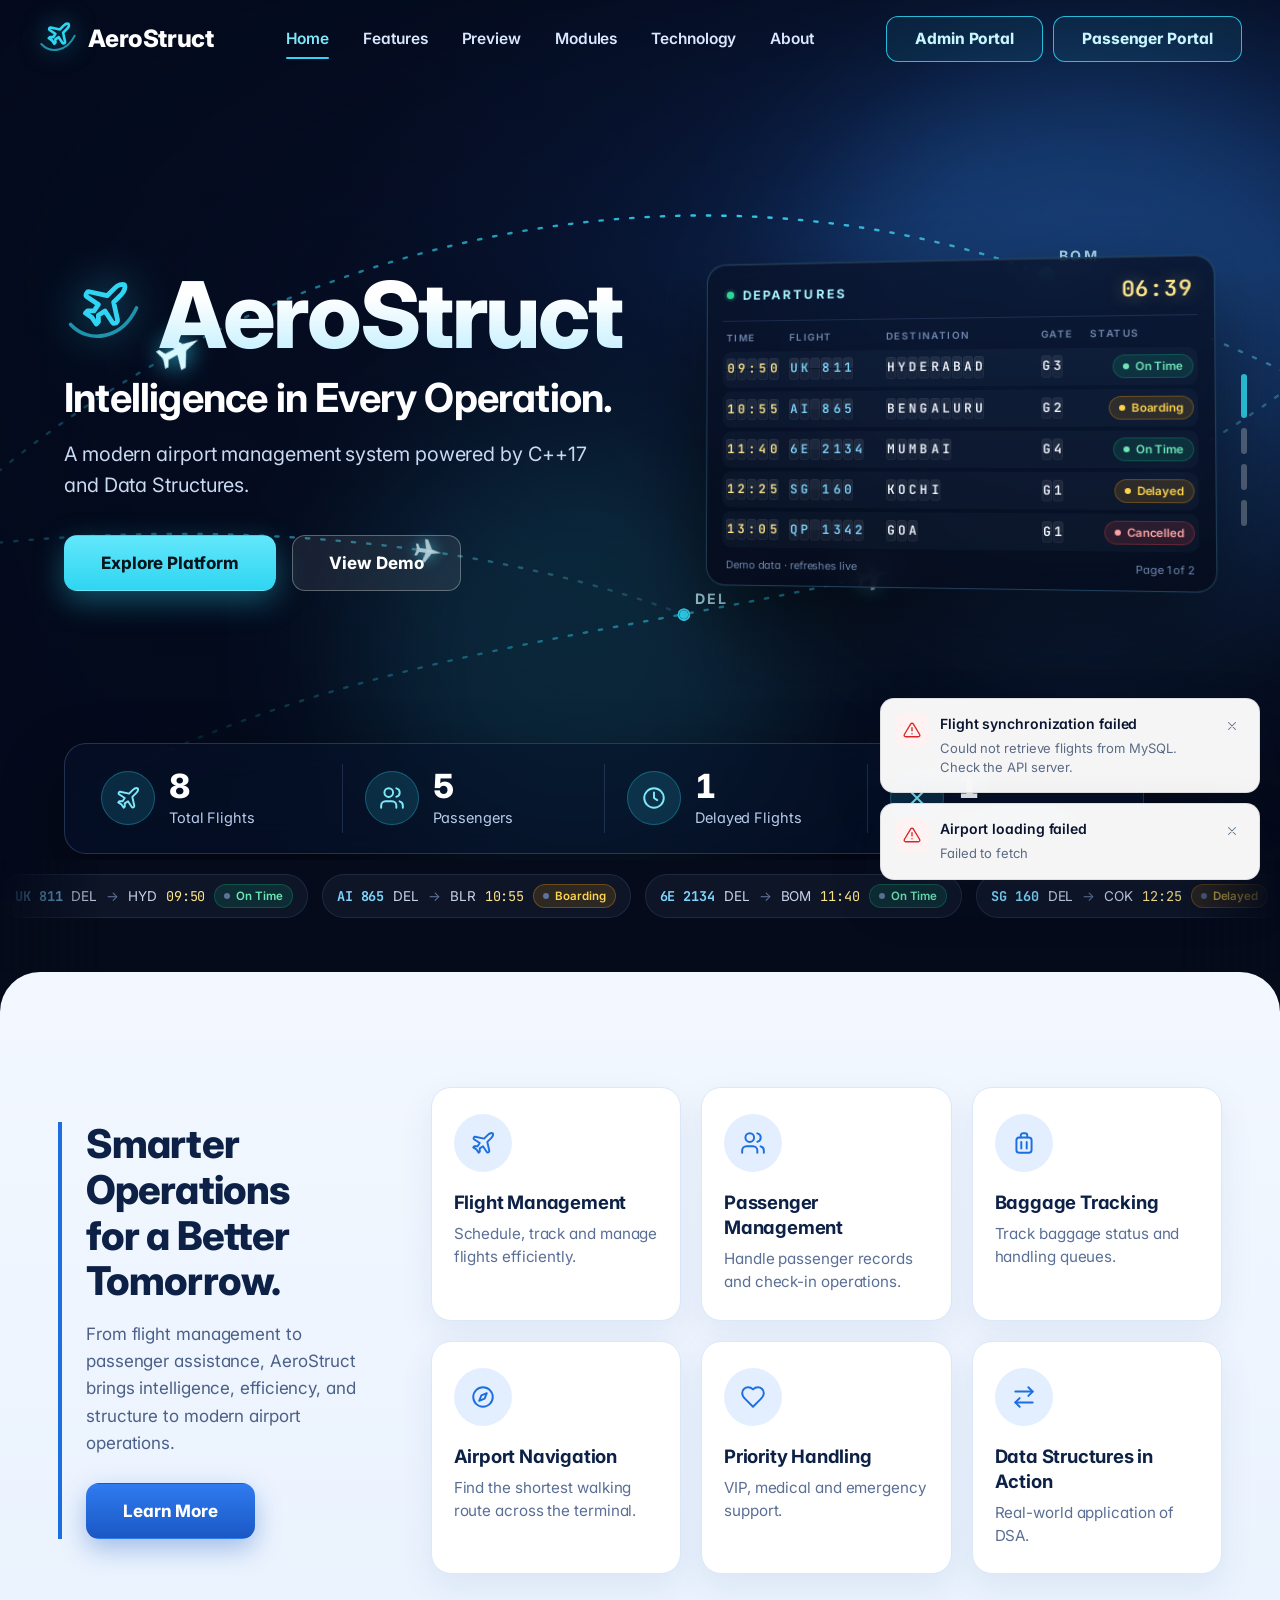
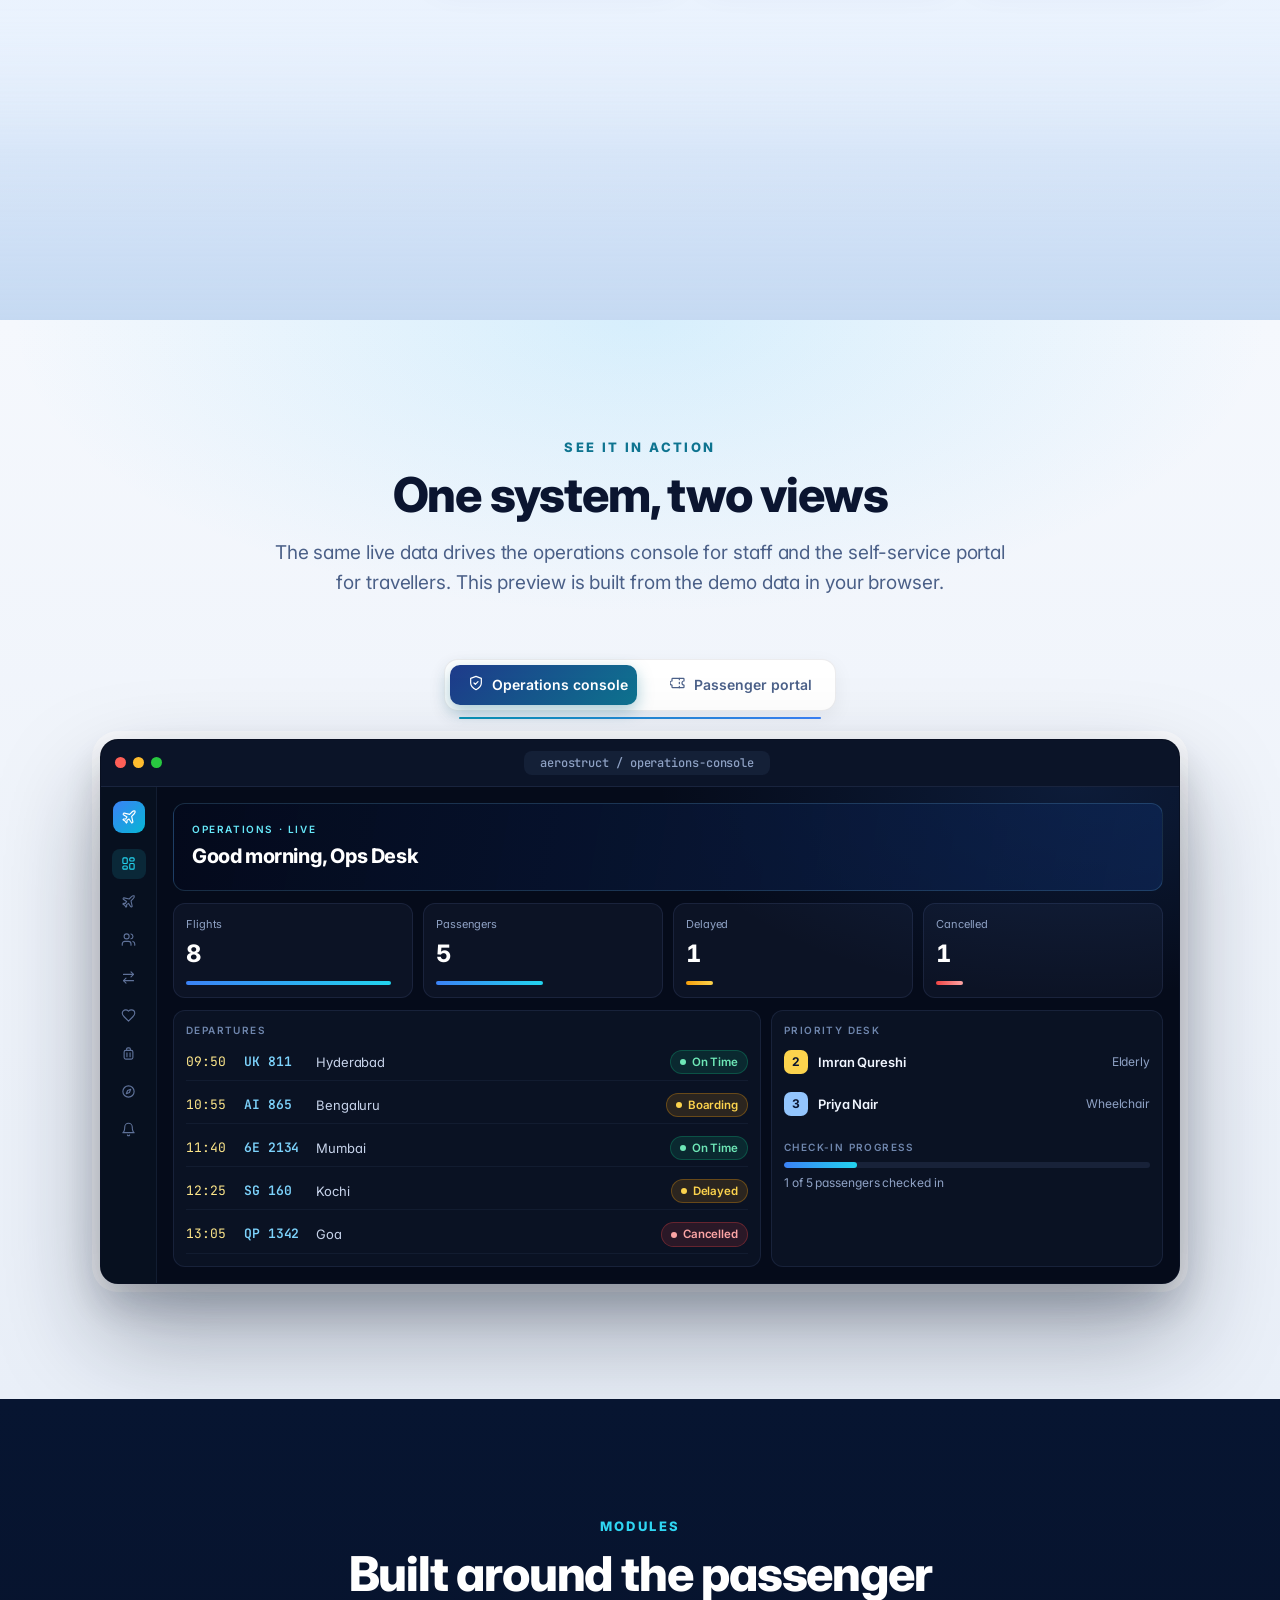
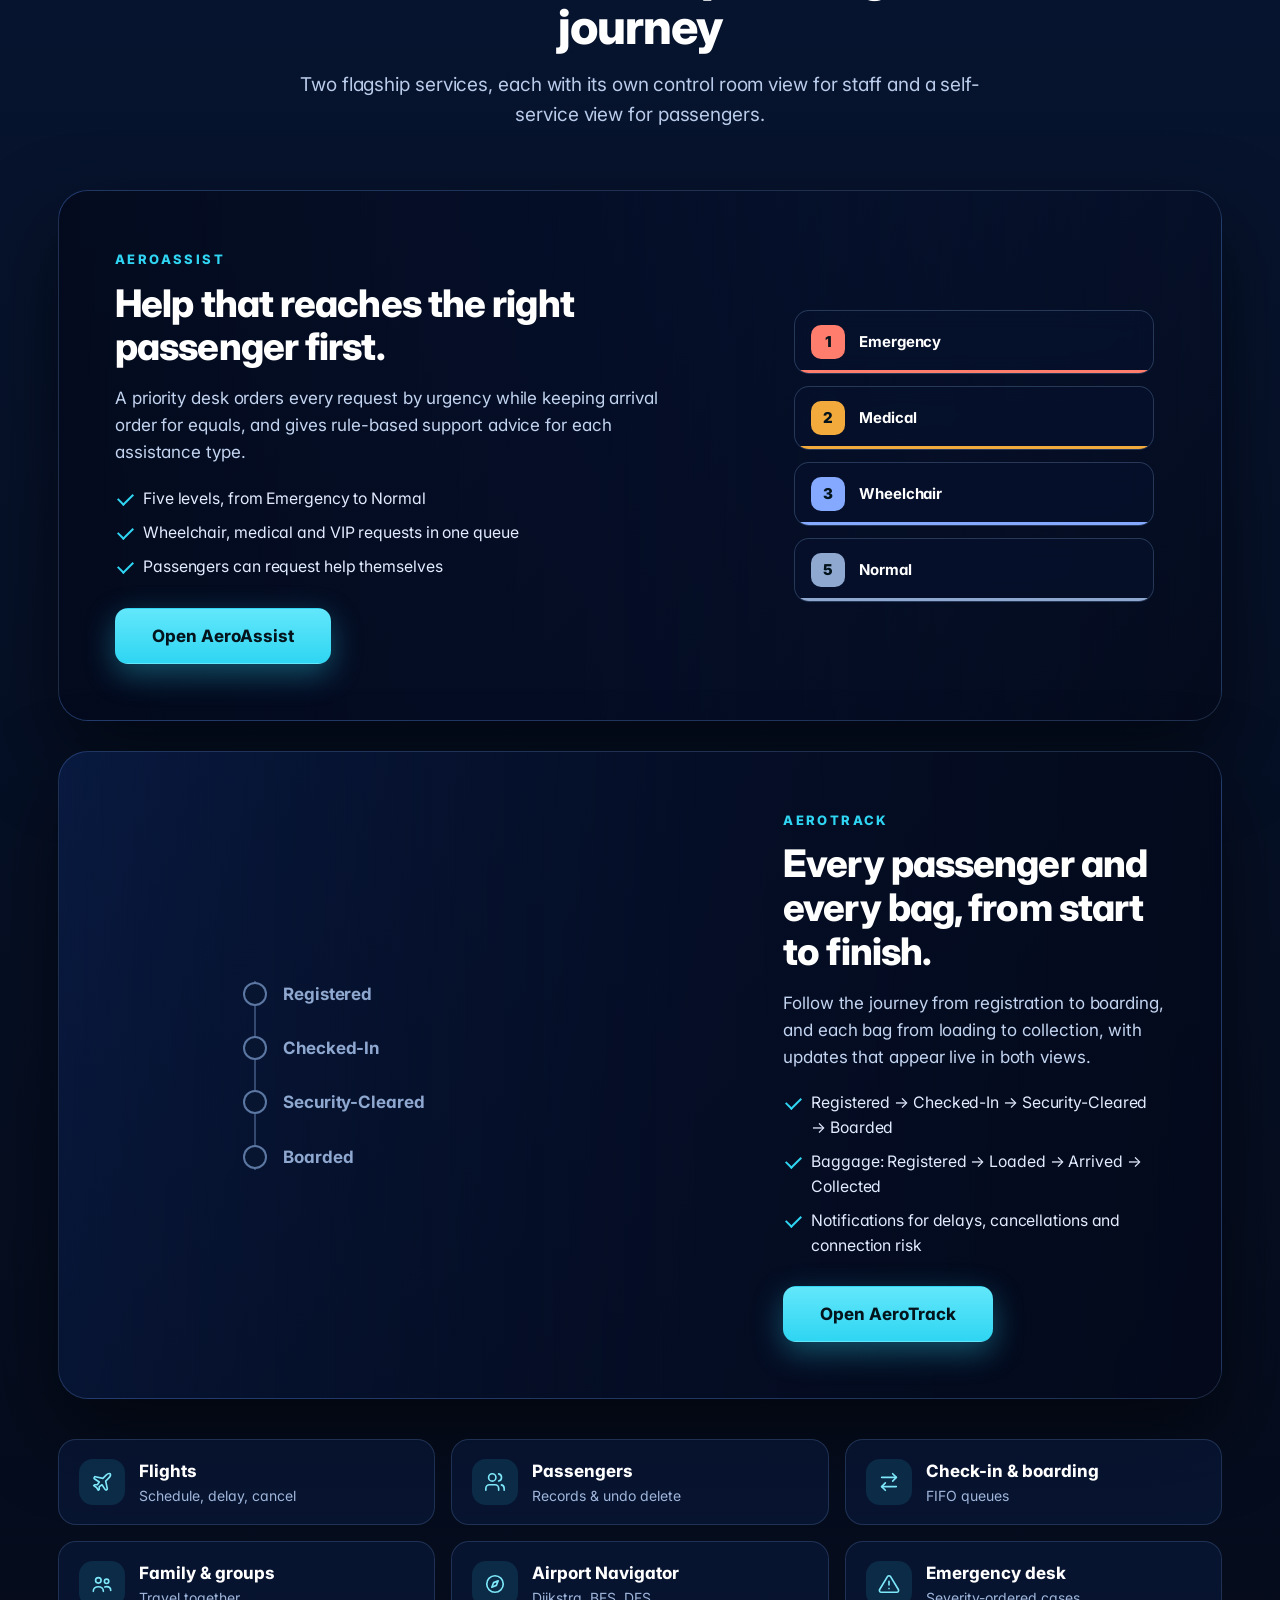
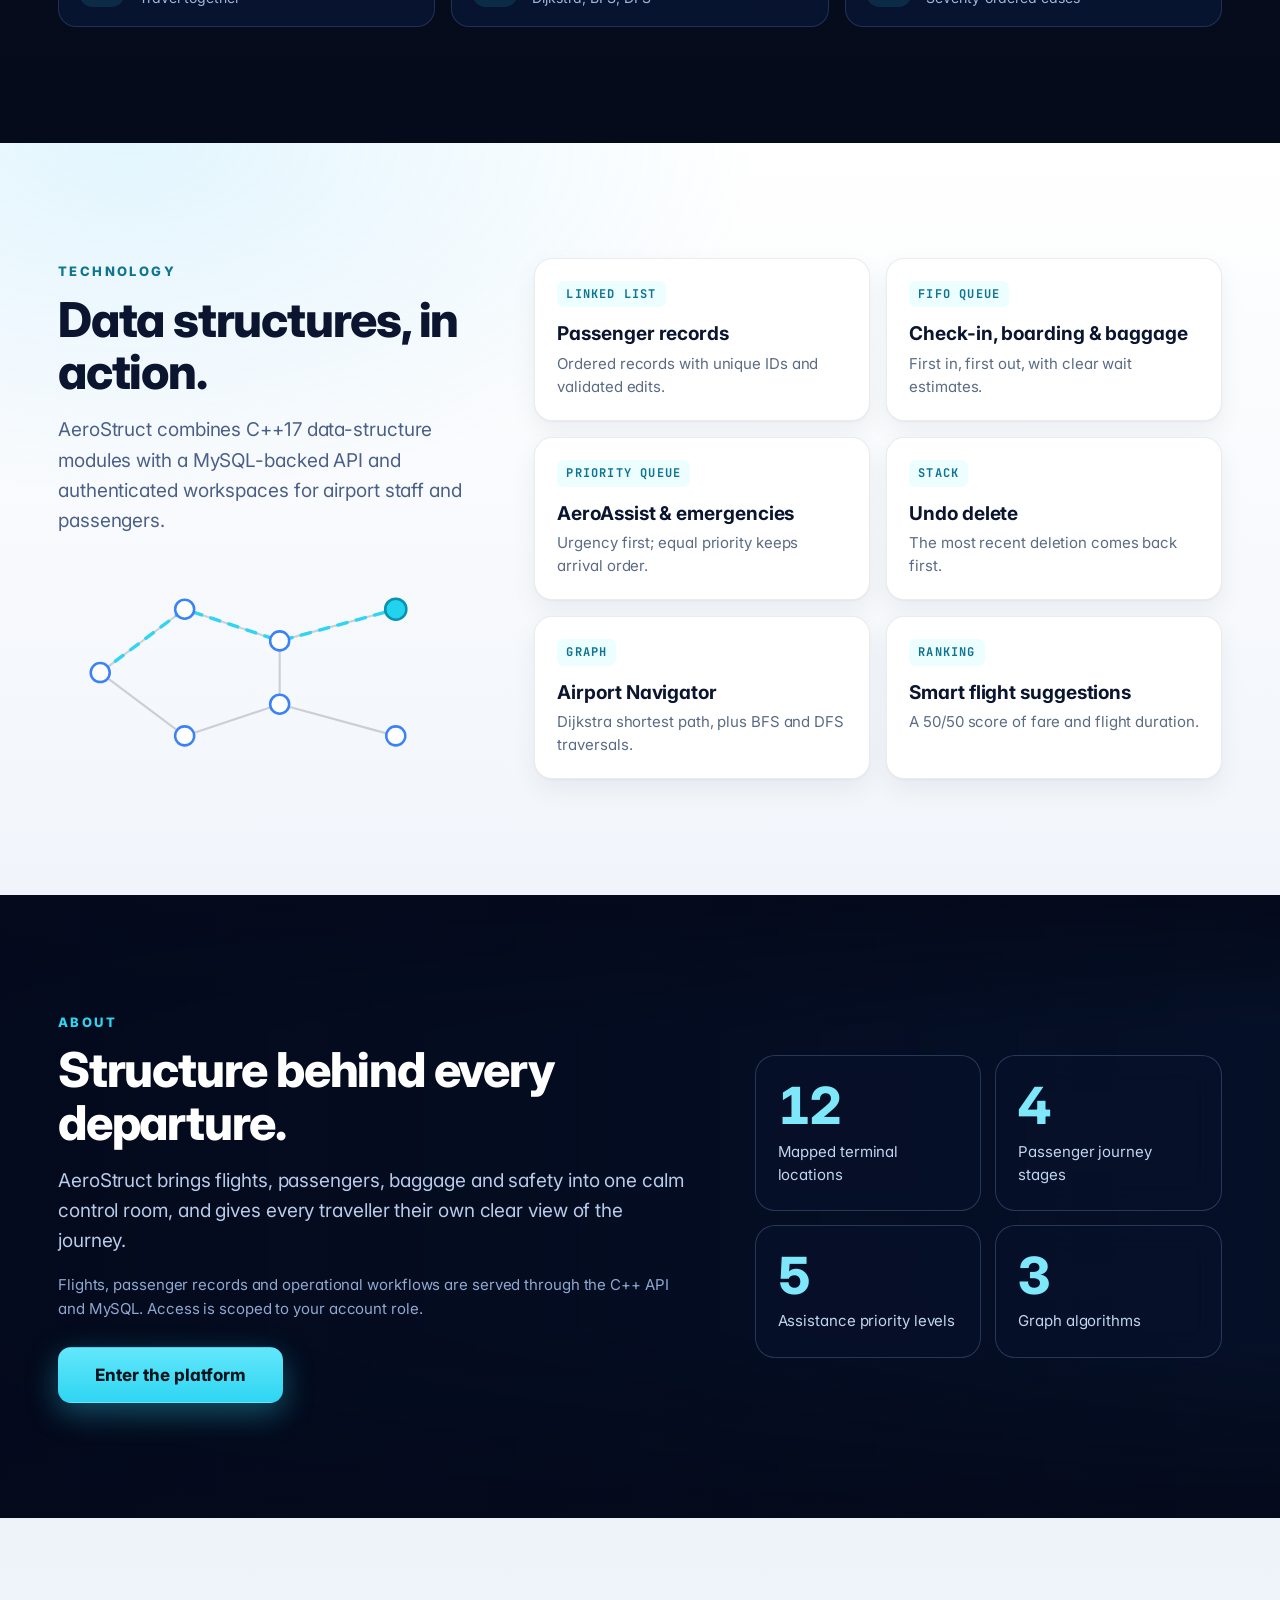
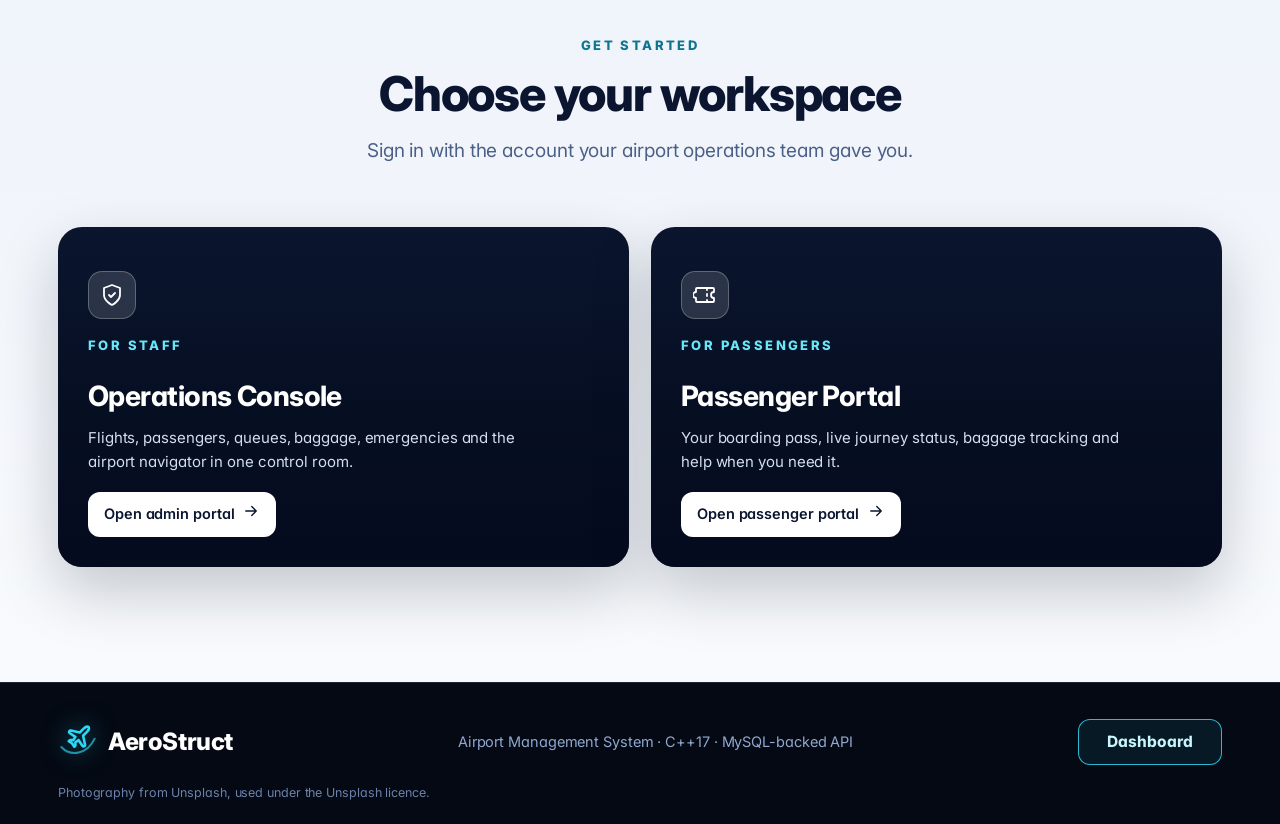
==== commit a4163696: "Add files via upload" ====
--- a/FrontEnd/index.html
+++ b/FrontEnd/index.html
@@ -8,6 +8,9 @@
   <title>AeroStruct · Airport Management System</title>
   <link rel="preconnect" href="https://images.unsplash.com" crossorigin>
   <link rel="preload" as="image" href="https://images.unsplash.com/photo-1629221731259-4f0760e3ee89?auto=format&fit=crop&w=1400&q=66" imagesrcset="https://images.unsplash.com/photo-1629221731259-4f0760e3ee89?auto=format&fit=crop&w=800&q=72 800w, https://images.unsplash.com/photo-1629221731259-4f0760e3ee89?auto=format&fit=crop&w=1400&q=66 1400w, https://images.unsplash.com/photo-1629221731259-4f0760e3ee89?auto=format&fit=crop&w=2000&q=66 2000w" imagesizes="100vw" fetchpriority="high">
+  <link rel="preconnect" href="https://fonts.googleapis.com">
+  <link rel="preconnect" href="https://fonts.gstatic.com" crossorigin>
+  <link rel="stylesheet" href="https://fonts.googleapis.com/css2?family=Inter:wght@400;500;600;700;800&family=JetBrains+Mono:wght@500;600&display=swap">
   <link rel="stylesheet" href="style.css">
 </head>
 <body class="is-landing">
@@ -30,6 +33,7 @@
         <nav class="l-links" id="lLinks" aria-label="Page sections">
           <a href="#home" data-lscroll="home" class="active">Home</a>
           <a href="#features" data-lscroll="features">Features</a>
+          <a href="#showcase" data-lscroll="showcase">Preview</a>
           <a href="#modules" data-lscroll="modules">Modules</a>
           <a href="#technology" data-lscroll="technology">Technology</a>
           <a href="#about" data-lscroll="about">About</a>
@@ -62,9 +66,9 @@
           </defs>
           <path id="lp1" class="l-arc" d="M-30 600 C 240 250, 700 110, 1090 250 S 1380 430, 1480 340"/>
           <path id="lp2" class="l-arc l-arc-2" d="M180 740 C 520 540, 900 590, 1190 430 S 1370 210, 1480 170"/>
-          <path id="lp3" class="l-arc l-arc-3" d="M-30 360 C 200 240, 430 210, 650 270"/>
+          <path id="lp3" class="l-arc l-arc-3" d="M-30 520 C 200 470, 520 470, 760 560"/>
           <g class="l-radar" transform="translate(1090 250)"><circle class="core" r="5"/><circle class="ring" r="6"/><circle class="ring d2" r="6"/><circle class="ring d3" r="6"/><text x="12" y="-12">BOM</text></g>
-          <g class="l-radar" transform="translate(650 270)"><circle class="core" r="4"/><circle class="ring" r="5"/><circle class="ring d2" r="5"/><text x="10" y="-10">DEL</text></g>
+          <g class="l-radar" transform="translate(760 560)"><circle class="core" r="4"/><circle class="ring" r="5"/><circle class="ring d2" r="5"/><text x="10" y="-10">DEL</text></g>
           <g class="l-radar" transform="translate(1190 430)"><circle class="core" r="4"/><circle class="ring d3" r="5"/><circle class="ring d2" r="5"/><text x="10" y="18">BLR</text></g>
           <g class="l-plane"><use href="#plane-glyph"/><animateMotion dur="17s" repeatCount="indefinite" rotate="auto"><mpath href="#lp1"/></animateMotion></g>
           <g class="l-plane l-plane-2"><use href="#plane-glyph"/><animateMotion dur="23s" begin="-8s" repeatCount="indefinite" rotate="auto"><mpath href="#lp2"/></animateMotion></g>
@@ -83,6 +87,13 @@
           </div>
         </div>
 
+        <aside class="l-board" id="lBoard" aria-label="Departures board, demo data">
+          <header class="l-board-head"><span class="l-board-title"><i class="live-dot"></i> Departures</span><span class="l-board-clock" id="lBoardClock">--:--</span></header>
+          <div class="l-board-cols" aria-hidden="true"><span>Time</span><span>Flight</span><span>Destination</span><span>Gate</span><span>Status</span></div>
+          <ol class="l-board-rows" id="lBoardRows"></ol>
+          <footer class="l-board-foot"><span>Demo data · refreshes live</span><span id="lBoardPage"></span></footer>
+        </aside>
+
         <div class="l-stats" id="lStats" role="list" aria-label="Live demo figures">
           <div class="l-stat" role="listitem"><span class="l-stat-icon" data-icon="plane" data-size="26" aria-hidden="true"></span><div><strong data-lstat="flights">0</strong><small>Total Flights</small></div></div>
           <div class="l-stat" role="listitem"><span class="l-stat-icon" data-icon="users" data-size="26" aria-hidden="true"></span><div><strong data-lstat="passengers">0</strong><small>Passengers</small></div></div>
@@ -91,6 +102,9 @@
         </div>
         <div class="l-scene-dots" id="lSceneDots" role="group" aria-label="Choose background scene"></div>
       </section>
+
+      <!-- LIVE TICKER -->
+      <div class="l-ticker" aria-hidden="true"><div class="l-ticker-track" id="lTicker"></div></div>
 
       <!-- FEATURES -->
       <section id="features" class="l-section l-features">
@@ -110,6 +124,25 @@
           </div>
         </div>
         <div class="l-strip" data-photo-box aria-hidden="true" id="lStrip"></div>
+      </section>
+
+      <!-- PRODUCT PREVIEW -->
+      <section id="showcase" class="l-section l-showcase">
+        <div class="l-wrap">
+          <header class="l-head reveal"><span class="l-eyebrow">SEE IT IN ACTION</span><h2>One system, two views</h2><p>The same live data drives the operations console for staff and the self-service portal for travellers. This preview is built from the demo data in your browser.</p></header>
+          <div class="l-show-tabs reveal" role="tablist" aria-label="Preview">
+            <button type="button" role="tab" aria-selected="true" data-show-tab="ops"><span data-icon="shield" data-size="16" aria-hidden="true"></span> Operations console</button>
+            <button type="button" role="tab" aria-selected="false" data-show-tab="pax"><span data-icon="ticket" data-size="16" aria-hidden="true"></span> Passenger portal</button>
+            <i class="l-show-progress" aria-hidden="true"></i>
+          </div>
+          <div class="l-device reveal" id="lDevice">
+            <div class="l-device-bar"><i></i><i></i><i></i><span class="l-device-url" id="lDeviceUrl">aerostruct / operations-console</span></div>
+            <div class="l-device-screen">
+              <div class="l-pane is-active" data-show-pane="ops" id="lPaneOps"></div>
+              <div class="l-pane" data-show-pane="pax" id="lPanePax"></div>
+            </div>
+          </div>
+        </div>
       </section>
 
       <!-- MODULES -->
@@ -200,6 +233,22 @@
             <div><dt data-lcount="priorities">5</dt><dd>Assistance priority levels</dd></div>
             <div><dt data-lcount="algorithms">3</dt><dd>Graph algorithms</dd></div>
           </dl>
+        </div>
+      </section>
+      <!-- CHOOSE A PORTAL -->
+      <section id="portals" class="l-section l-portals">
+        <div class="l-wrap">
+          <header class="l-head reveal"><span class="l-eyebrow">GET STARTED</span><h2>Choose your workspace</h2><p>Sign in with the account your airport operations team gave you.</p></header>
+          <div class="l-portal-grid">
+            <a class="l-portal reveal" href="admin.html" data-photo-host="hero1">
+              <span class="l-portal-media" aria-hidden="true"></span><span class="l-portal-shade" aria-hidden="true"></span>
+              <span class="l-portal-body"><span class="l-portal-icon" data-icon="shield" data-size="24" aria-hidden="true"></span><span class="l-eyebrow">FOR STAFF</span><strong>Operations Console</strong><span>Flights, passengers, queues, baggage, emergencies and the airport navigator in one control room.</span><span class="l-portal-cta">Open admin portal <span data-icon="arrow" data-size="18" aria-hidden="true"></span></span></span>
+            </a>
+            <a class="l-portal reveal" href="passenger.html" data-photo-host="dash">
+              <span class="l-portal-media" aria-hidden="true"></span><span class="l-portal-shade" aria-hidden="true"></span>
+              <span class="l-portal-body"><span class="l-portal-icon" data-icon="ticket" data-size="24" aria-hidden="true"></span><span class="l-eyebrow">FOR PASSENGERS</span><strong>Passenger Portal</strong><span>Your boarding pass, live journey status, baggage tracking and help when you need it.</span><span class="l-portal-cta">Open passenger portal <span data-icon="arrow" data-size="18" aria-hidden="true"></span></span></span>
+            </a>
+          </div>
         </div>
       </section>
     </main>
@@ -300,6 +349,7 @@
       <!-- DASHBOARD -->
       <section id="dashboard" class="view">
         <div id="nextDeparture" class="hero-card"></div>
+        <div id="opsTicker" class="ops-ticker" aria-label="Recent operational activity"></div>
         <div class="stats-grid" id="stats"></div>
         <div class="dashboard-grid">
           <section class="panel departures-panel">
@@ -392,25 +442,8 @@
             <div class="panel-body"><div class="form-row"><label>Checked-in passenger<select id="scSel" required></select></label><label>Boarding gate<input id="scGate" placeholder="Auto-filled from flight" maxlength="10" required></label><button class="button button-primary align-end" id="scClear" type="button">Clear security</button></div><p class="muted" id="scHelp">Choose a passenger to load the flight's gate.</p></div>
           </section>
           <section class="panel">
-            <div class="panel-heading"><div><span class="eyebrow">QUEUE · FIFO</span><div class="panel-heading">
-  <div>
-    <!-- <span class="eyebrow"></span> -->
-    <h2>Boarding</h2>
-    <p class="panel-subtitle">Passengers are automatically added after successful security clearance.</p>
-  </div>
-  <span id="boCount" class="count-pill">0 waiting</span>
-</div>
-
-<div class="panel-body"><p class="panel-subtitle">Passengers are automatically added after successful security clearance.</p>
-            <div class="panel-body">
-            <div id="boList" class="queue-list"></div>
-            <div class="queue-footer">
-            <p class="muted" id="boWait"></p>
-            <button class="button button-primary" id="boProcess" type="button">
-                  Board next passenger →
-            </button>
-             </div>
-            </div>
+            <div class="panel-heading"><div><span class="eyebrow">QUEUE · FIFO</span><h2>Boarding</h2><p class="panel-subtitle">Passengers are automatically added after successful security clearance.</p></div><span id="boCount" class="count-pill">0 waiting</span></div>
+            <div class="panel-body"><div id="boList" class="queue-list"></div><div class="queue-footer"><p class="muted" id="boWait"></p><button class="button button-primary" id="boProcess" type="button">Board next passenger →</button></div></div>
           </section>
         </div>
         <section class="panel"><div class="panel-heading"><div><span class="eyebrow">STATUS SYNCHRONIZATION</span><h2>Passenger journey status</h2><p class="panel-subtitle">Registered → Checked-In → Security-Cleared → Boarded</p></div></div><div class="table-scroll"><table id="journeyTable" class="data-table"></table></div></section>
@@ -1184,8 +1217,10 @@
   </div>
 
   <div id="toastRegion" class="toast-region" aria-live="polite" aria-atomic="true"></div>
+  <script src="enhance.js"></script>
   <script src="app.js"></script>
   <script src="portal.js"></script>
   <script src="landing.js"></script>
+  <script src="experience.js"></script>
 </body>
 </html>
--- a/FrontEnd/style.css
+++ b/FrontEnd/style.css
@@ -2208,3 +2208,953 @@
 @media (max-width: 760px) {
   .l-portal-links { flex-wrap: wrap; justify-content: center; }
 }
+
+/* =====================================================================
+   AeroStruct v4 — professional design layer
+   Loads last. Refines type, surfaces, controls and motion across the
+   operations console and passenger portal, and styles the new dialogs,
+   command palette and API status UI (see enhance.js).
+   Remove this block to return to the previous look; nothing above
+   depends on it.
+   ===================================================================== */
+
+:root {
+  --font-sans: "Inter", "Segoe UI", system-ui, -apple-system, BlinkMacSystemFont, Arial, sans-serif;
+  --font-mono: "JetBrains Mono", "Cascadia Code", Consolas, monospace;
+
+  --accent: #22d3ee;
+  --accent-2: #3b82f6;
+  --accent-3: #8b5cf6;
+  --accent-grad: linear-gradient(135deg, #3b82f6 0%, #06b6d4 100%);
+  --accent-soft: rgba(34, 211, 238, .12);
+
+  --glass: linear-gradient(180deg, rgba(18, 30, 56, .72) 0%, rgba(10, 18, 36, .72) 100%);
+  --glass-strong: linear-gradient(180deg, rgba(20, 33, 61, .92) 0%, rgba(11, 20, 40, .94) 100%);
+  --hairline: rgba(148, 180, 255, .11);
+  --hairline-2: rgba(148, 180, 255, .2);
+  --ink-1: #f3f7ff;
+  --ink-2: #c7d3ea;
+  --ink-3: #8ea1c4;
+  --ink-4: #5f7299;
+
+  --r-sm: 8px;
+  --r-md: 12px;
+  --r-lg: 18px;
+  --ease-out: cubic-bezier(.16, 1, .3, 1);
+  --elev-1: inset 0 1px 0 rgba(255, 255, 255, .045), 0 1px 2px rgba(0, 0, 0, .3), 0 8px 24px rgba(0, 0, 0, .22);
+  --elev-2: inset 0 1px 0 rgba(255, 255, 255, .06), 0 2px 4px rgba(0, 0, 0, .3), 0 18px 44px rgba(0, 0, 0, .38);
+  --ring: 0 0 0 3px rgba(34, 211, 238, .28);
+}
+
+/* ---------- typography ---------- */
+body {
+  font-family: var(--font-sans);
+  font-size: 15px;
+  line-height: 1.55;
+  font-feature-settings: "cv02", "cv03", "cv04", "cv11";
+  letter-spacing: -.006em;
+  text-rendering: optimizeLegibility;
+}
+button, input, select, textarea { font-family: inherit; }
+code, kbd, .departures-panel .data-table, .l-tcard code { font-family: var(--font-mono); }
+.stat-value, .hero-stats strong, .u-metric strong, .donut-center strong, .count-pill, .clock-chip, .time-highlight,
+.data-table td, .bp-meta dd, .bp-countdown strong, .journey-step strong, .baggage-summary-card strong { font-variant-numeric: tabular-nums; }
+
+.app-shell h1, .app-shell h2, .app-shell h3 { letter-spacing: -.02em; }
+.app-shell h2 { font-size: 19px; font-weight: 650; line-height: 1.3; color: var(--ink-1); }
+.app-shell .page-heading { margin-bottom: 22px; }
+.app-shell .page-kicker { font-size: 11.5px; font-weight: 600; letter-spacing: .14em; color: var(--accent); }
+.app-shell .page-title { font-size: clamp(26px, 2.3vw, 32px); font-weight: 700; letter-spacing: -.03em; line-height: 1.15;
+  background: linear-gradient(92deg, #ffffff 0%, #dbe7ff 55%, #7dd3fc 100%); -webkit-background-clip: text; background-clip: text; color: transparent; }
+.app-shell .page-description { font-size: 15px; color: var(--ink-3); max-width: 720px; }
+.app-shell .eyebrow { font-size: 11px; font-weight: 600; letter-spacing: .12em; color: var(--ink-3); margin-bottom: 6px; }
+.app-shell .panel-subtitle { font-size: 13.5px; color: var(--ink-3); line-height: 1.55; }
+.app-shell .muted, .app-shell .hint, .app-shell label .hint { color: var(--ink-4); font-size: 12.5px; }
+.app-shell p { color: inherit; }
+
+/* ---------- sidebar ---------- */
+.app-shell .sidebar {
+  background:
+    radial-gradient(420px 260px at -10% -10%, rgba(34, 211, 238, .12), transparent 70%),
+    radial-gradient(380px 300px at 120% 110%, rgba(139, 92, 246, .10), transparent 70%),
+    linear-gradient(180deg, #08101f 0%, #050a14 100%);
+  border-right: 1px solid var(--hairline);
+  padding: 20px 14px 14px;
+}
+.app-shell .brand strong { font-size: 19px; font-weight: 700; letter-spacing: -.02em; }
+.app-shell .brand small { font-size: 12.5px; color: var(--ink-4); }
+.app-shell .brand-mark { width: 40px; height: 40px; border-radius: 11px; background: var(--accent-grad); color: #fff; box-shadow: 0 6px 18px rgba(6, 182, 212, .35), inset 0 1px 0 rgba(255, 255, 255, .25); }
+.app-shell .role-chip { font-size: 12px; font-weight: 600; border-color: rgba(34, 211, 238, .28); background: rgba(34, 211, 238, .07); }
+.app-shell .nav-group-label { font-size: 10.5px; font-weight: 600; letter-spacing: .14em; color: var(--ink-4); padding-top: 16px; }
+.app-shell nav button {
+  position: relative; min-height: 38px; padding: 8px 11px; gap: 11px; border-radius: 10px;
+  font-size: 14px; font-weight: 500; color: var(--ink-3); line-height: 1.25;
+  transition: background .2s var(--ease-out), color .2s var(--ease-out), transform .2s var(--ease-out);
+}
+.app-shell nav button { white-space: normal; text-align: left; }
+.app-shell .search-field > span:first-child {
+  flex: 0 0 16px; width: 16px; height: 16px; font-size: 0; color: transparent;
+  background: url("data:image/svg+xml,%3Csvg xmlns='http://www.w3.org/2000/svg' width='16' height='16' viewBox='0 0 24 24' fill='none' stroke='%238ea1c4' stroke-width='2.2' stroke-linecap='round' stroke-linejoin='round'%3E%3Ccircle cx='11' cy='11' r='7'/%3E%3Cpath d='m21 21-4.3-4.3'/%3E%3C/svg%3E") center / 16px no-repeat;
+}
+.app-shell nav button .nav-icon { color: var(--ink-4); transition: color .2s, transform .25s var(--ease-out); }
+.app-shell nav button:hover { background: rgba(148, 180, 255, .07); color: var(--ink-1); }
+.app-shell nav button:hover .nav-icon { color: var(--ink-2); transform: translateX(1px); }
+.app-shell nav button.active {
+  color: #fff; border-color: rgba(34, 211, 238, .22);
+  background: linear-gradient(90deg, rgba(34, 211, 238, .16) 0%, rgba(59, 130, 246, .06) 100%);
+  box-shadow: inset 0 1px 0 rgba(255, 255, 255, .05);
+}
+.app-shell nav button.active::before {
+  content: ""; position: absolute; left: -14px; top: 9px; bottom: 9px; width: 3px; border-radius: 0 3px 3px 0;
+  background: var(--accent-grad); box-shadow: 0 0 12px rgba(34, 211, 238, .7);
+}
+.app-shell nav button.active .nav-icon { color: var(--accent); }
+.app-shell .sidebar-note { border-radius: 14px; border-color: var(--hairline); }
+.app-shell .sidebar-switch { font-size: 14px; font-weight: 500; border-radius: 10px; }
+
+/* ---------- topbar ---------- */
+.app-shell .topbar { background: rgba(5, 10, 21, .72); border-bottom: 1px solid var(--hairline); transition: box-shadow .25s, background .25s; }
+body.is-scrolled .app-shell .topbar { background: rgba(5, 10, 21, .88); box-shadow: 0 10px 30px rgba(0, 0, 0, .35); }
+.app-shell .breadcrumb { font-size: 14px; }
+.app-shell .breadcrumb strong { font-weight: 600; }
+.app-shell .clock-chip { position: relative; font-size: 13px; font-weight: 500; padding-left: 26px; border-color: var(--hairline-2); background: rgba(12, 22, 42, .7); color: var(--ink-2); }
+.app-shell .clock-chip::before {
+  content: ""; position: absolute; left: 12px; top: 50%; width: 7px; height: 7px; margin-top: -3.5px; border-radius: 50%;
+  background: #34d399; box-shadow: 0 0 0 0 rgba(52, 211, 153, .6); animation: live-ping 2.4s ease-out infinite;
+}
+body.api-down .app-shell .clock-chip::before { background: #f87171; animation: none; }
+@keyframes live-ping { 0% { box-shadow: 0 0 0 0 rgba(52, 211, 153, .55); } 70%, 100% { box-shadow: 0 0 0 7px rgba(52, 211, 153, 0); } }
+
+.cmdk-trigger {
+  display: inline-flex; align-items: center; gap: 8px; min-height: 38px; padding: 0 8px 0 12px;
+  border: 1px solid var(--hairline-2); border-radius: 10px; background: rgba(12, 22, 42, .7);
+  color: var(--ink-3); font-size: 13.5px; font-weight: 500; transition: border-color .2s, color .2s, background .2s;
+}
+.cmdk-trigger:hover { border-color: rgba(34, 211, 238, .45); color: var(--ink-1); background: rgba(34, 211, 238, .06); }
+.cmdk-trigger span { min-width: 90px; text-align: left; }
+.cmdk-trigger kbd, .cmdk kbd {
+  display: inline-flex; align-items: center; min-height: 22px; padding: 0 6px; border-radius: 6px;
+  border: 1px solid var(--hairline-2); background: rgba(255, 255, 255, .04); color: var(--ink-3);
+  font: 500 11px var(--font-mono);
+}
+
+/* ---------- surfaces ---------- */
+.app-shell .panel, .app-shell .stat-card, .app-shell .u-metric, .app-shell .baggage-summary-card {
+  position: relative; isolation: isolate;
+  background: var(--glass); border: 1px solid var(--hairline); border-radius: var(--r-lg);
+  box-shadow: var(--elev-1);
+  -webkit-backdrop-filter: blur(14px) saturate(130%); backdrop-filter: blur(14px) saturate(130%);
+  transition: border-color .3s var(--ease-out), box-shadow .3s var(--ease-out), transform .3s var(--ease-out);
+}
+/* cursor spotlight (enhance.js sets --mx / --my) */
+.app-shell .panel::after, .app-shell .stat-card::after, .app-shell .u-metric::after, .app-shell .baggage-summary-card::after,
+.gate-card::after, .l-card::after, .l-tcard::after, .l-tile::after {
+  content: ""; position: absolute; inset: 0; z-index: -1; border-radius: inherit; pointer-events: none;
+  background: radial-gradient(420px circle at var(--mx, 50%) var(--my, -40%), rgba(34, 211, 238, .075), transparent 45%);
+  opacity: 0; transition: opacity .35s;
+}
+.app-shell .panel:hover::after, .app-shell .stat-card:hover::after, .app-shell .u-metric:hover::after, .app-shell .baggage-summary-card:hover::after,
+.gate-card:hover::after, .l-card:hover::after, .l-tcard:hover::after, .l-tile:hover::after { opacity: 1; }
+.app-shell .panel:hover { border-color: var(--hairline-2); }
+.app-shell .panel-heading { padding: 18px 20px 14px; }
+.app-shell .panel-heading + .table-scroll { border-top: 1px solid var(--hairline); }
+
+/* KPI cards */
+.app-shell .stat-card { padding: 18px 18px 16px; overflow: hidden; }
+.app-shell .stat-card:hover { transform: translateY(-2px); box-shadow: var(--elev-2); border-color: rgba(34, 211, 238, .25); }
+.app-shell .stat-card::before {
+  content: ""; position: absolute; left: 0; right: 0; top: 0; height: 2px; opacity: .85;
+  background: linear-gradient(90deg, transparent, var(--tone, var(--accent)), transparent);
+}
+.app-shell .stat-card.tone-green, .app-shell .stat-card.tone-ok { --tone: #34d399; }
+.app-shell .stat-card.tone-orange, .app-shell .stat-card.tone-warn { --tone: #fbbf24; }
+.app-shell .stat-card.tone-red, .app-shell .stat-card.tone-bad { --tone: #f87171; }
+.app-shell .stat-card.tone-blue, .app-shell .stat-card.tone-info { --tone: #60a5fa; }
+.app-shell .stat-top span:first-child { font-size: 13px; font-weight: 500; color: var(--ink-3); }
+.app-shell .stat-value { font-size: 32px; font-weight: 700; letter-spacing: -.03em; color: var(--ink-1); }
+.app-shell .stat-meta { font-size: 12.5px; color: var(--ink-4); }
+.app-shell .stat-icon { border-radius: 10px; }
+
+/* hero (next departure) */
+.app-shell .hero-card { border-radius: var(--r-lg); border: 1px solid rgba(96, 165, 250, .22); box-shadow: var(--elev-2), 0 0 0 1px rgba(34, 211, 238, .04); overflow: hidden; }
+.app-shell .hero-card::after {
+  content: ""; position: absolute; inset: -1px; z-index: 0; pointer-events: none; border-radius: inherit;
+  background: conic-gradient(from var(--hero-angle, 0deg), transparent 0deg, rgba(34, 211, 238, .22) 50deg, transparent 110deg);
+  -webkit-mask: linear-gradient(#000 0 0) content-box, linear-gradient(#000 0 0); -webkit-mask-composite: xor; mask-composite: exclude; padding: 1px;
+  animation: hero-orbit 9s linear infinite;
+}
+@property --hero-angle { syntax: "<angle>"; inherits: false; initial-value: 0deg; }
+@keyframes hero-orbit { to { --hero-angle: 360deg; } }
+.app-shell .hero-stats > div { border-radius: 12px; transition: transform .25s var(--ease-out), border-color .25s; }
+.app-shell .hero-stats > div:hover { transform: translateY(-2px); border-color: rgba(34, 211, 238, .35); }
+.app-shell .hero-stats strong { font-size: 26px; font-weight: 700; }
+
+/* ---------- buttons ---------- */
+.app-shell .button, .ui-dialog .button, .api-offline .button {
+  min-height: 38px; padding: 0 15px; gap: 7px; border-radius: 10px;
+  font-size: 14px; font-weight: 600; letter-spacing: -.005em;
+  transition: transform .18s var(--ease-out), box-shadow .25s var(--ease-out), background .25s, border-color .25s, color .2s;
+}
+.app-shell .button-primary, .ui-dialog .button-primary {
+  background: var(--accent-grad); border: 1px solid rgba(125, 211, 252, .35); color: #fff;
+  box-shadow: 0 6px 18px rgba(14, 116, 204, .35), inset 0 1px 0 rgba(255, 255, 255, .22);
+}
+.app-shell .button-primary:hover, .ui-dialog .button-primary:hover {
+  background: linear-gradient(135deg, #4f8ff7 0%, #16c3e0 100%);
+  box-shadow: 0 10px 26px rgba(14, 116, 204, .45), inset 0 1px 0 rgba(255, 255, 255, .28);
+}
+.app-shell .button-secondary { background: rgba(34, 211, 238, .14); border: 1px solid rgba(34, 211, 238, .4); color: #a5f3fc; box-shadow: none; }
+.app-shell .button-secondary:hover { background: rgba(34, 211, 238, .22); color: #fff; box-shadow: 0 8px 22px rgba(34, 211, 238, .2); }
+.app-shell .button-outline, .ui-dialog .button-outline, .api-offline .button-outline {
+  background: rgba(148, 180, 255, .05); border: 1px solid var(--hairline-2); color: var(--ink-1);
+}
+.app-shell .button-outline:hover, .ui-dialog .button-outline:hover, .api-offline .button-outline:hover { background: rgba(148, 180, 255, .1); border-color: rgba(34, 211, 238, .5); color: #fff; }
+.app-shell .button-quiet { color: var(--ink-3); }
+.button-danger-solid { background: linear-gradient(135deg, #ef4444, #e11d48); border: 1px solid rgba(252, 165, 165, .35); color: #fff; box-shadow: 0 6px 18px rgba(225, 29, 72, .3), inset 0 1px 0 rgba(255, 255, 255, .2); }
+.button-danger-solid:hover { box-shadow: 0 10px 26px rgba(225, 29, 72, .42), inset 0 1px 0 rgba(255, 255, 255, .25); }
+.app-shell .button:disabled { opacity: .42; box-shadow: none; }
+.button, .l-btn, .table-action { position: relative; overflow: hidden; }
+.ripple { position: absolute; border-radius: 50%; pointer-events: none; background: rgba(255, 255, 255, .28); transform: scale(0); animation: ripple .6s ease-out forwards; }
+@keyframes ripple { to { transform: scale(1); opacity: 0; } }
+
+/* ---------- form controls ---------- */
+.app-shell label, .ui-dialog label { font-size: 13px; font-weight: 500; color: var(--ink-2); gap: 7px; }
+.app-shell input, .app-shell select, .app-shell textarea, .ui-dialog input, .ui-dialog select, .ui-dialog textarea {
+  min-height: 40px; padding: 8px 12px; border-radius: 10px;
+  font-size: 14.5px; font-weight: 450; color: var(--ink-1);
+  background: rgba(4, 9, 20, .62); border: 1px solid var(--hairline-2);
+  box-shadow: inset 0 1px 2px rgba(0, 0, 0, .25);
+  transition: border-color .2s, box-shadow .2s, background .2s;
+}
+.app-shell textarea, .ui-dialog textarea { min-height: 84px; }
+.app-shell input::placeholder, .app-shell textarea::placeholder, .ui-dialog input::placeholder { color: var(--ink-4); font-weight: 400; }
+.app-shell input:hover, .app-shell select:hover, .app-shell textarea:hover, .ui-dialog input:hover, .ui-dialog select:hover { border-color: rgba(148, 180, 255, .34); }
+.app-shell input:focus, .app-shell select:focus, .app-shell textarea:focus, .ui-dialog input:focus, .ui-dialog select:focus {
+  outline: none; border-color: var(--accent); box-shadow: var(--ring); background: rgba(6, 13, 28, .85);
+}
+/* Required fields stay neutral until the user has interacted with them */
+.app-shell input:invalid:not(:user-invalid):not(.invalid), .app-shell select:invalid:not(:user-invalid):not(.invalid),
+.app-shell textarea:invalid:not(:user-invalid):not(.invalid) { border-color: var(--hairline-2); }
+.app-shell input:invalid:not(:user-invalid):not(.invalid):focus, .app-shell select:invalid:not(:user-invalid):not(.invalid):focus { border-color: var(--accent); }
+.app-shell select, .ui-dialog select {
+  appearance: none; -webkit-appearance: none; padding-right: 34px;
+  background-image: url("data:image/svg+xml,%3Csvg xmlns='http://www.w3.org/2000/svg' width='12' height='12' viewBox='0 0 24 24' fill='none' stroke='%238ea1c4' stroke-width='2.4' stroke-linecap='round' stroke-linejoin='round'%3E%3Cpath d='m6 9 6 6 6-6'/%3E%3C/svg%3E");
+  background-repeat: no-repeat; background-position: right 12px center;
+}
+.app-shell select[multiple] { background-image: none; padding-right: 12px; }
+.app-shell .search-field { min-height: 40px; border-radius: 10px; border: 1px solid var(--hairline-2); background: rgba(4, 9, 20, .62); }
+.app-shell .search-field input { min-height: 36px; border: 0; box-shadow: none; background: transparent; }
+.app-shell .search-field:focus-within { border-color: var(--accent); box-shadow: var(--ring); }
+.app-shell .compact-label { font-size: 13px; color: var(--ink-3); }
+.app-shell .form-grid { gap: 14px 16px; }
+.app-shell .inline-notice { border-radius: 14px; font-size: 14px; line-height: 1.6; color: var(--ink-2);
+  background: linear-gradient(90deg, rgba(34, 211, 238, .09), rgba(34, 211, 238, .02)); border: 1px solid rgba(34, 211, 238, .2); border-left: 3px solid var(--accent); }
+.app-shell .inline-notice strong { color: #a5f3fc; }
+.app-shell .emergency-notice { background: linear-gradient(90deg, rgba(248, 113, 113, .1), rgba(248, 113, 113, .02)); border-color: rgba(248, 113, 113, .22); border-left-color: #f87171; }
+.app-shell .emergency-notice strong { color: #fecaca; }
+
+/* ---------- tables ---------- */
+.app-shell .data-table { font-size: 14px; }
+.app-shell .data-table th {
+  position: sticky; top: 0; z-index: 1; padding: 11px 16px;
+  font-size: 11px; font-weight: 600; letter-spacing: .1em; color: var(--ink-4);
+  background: rgba(8, 15, 31, .92); border-bottom: 1px solid var(--hairline);
+}
+.app-shell .data-table td { padding: 13px 16px; color: var(--ink-2); border-bottom: 1px solid rgba(148, 180, 255, .07); transition: background .2s; }
+.app-shell .data-table tbody tr:hover td { background: rgba(34, 211, 238, .04); }
+.app-shell .data-table .cell-strong, .app-shell .data-table .flight-cell { color: var(--ink-1); font-weight: 600; }
+.app-shell .data-table .cell-sub { font-size: 12.5px; color: var(--ink-4); }
+.app-shell .departures-panel .data-table { font-size: 13.5px; }
+.app-shell .departures-panel .data-table td:nth-child(2) { color: #7dd3fc; font-weight: 600; }
+.app-shell .row-mine td { background: rgba(34, 211, 238, .06); }
+.row-flash td { animation: row-flash 1.6s var(--ease-out); }
+@keyframes row-flash { 0% { background: rgba(34, 211, 238, .28); } 100% { background: transparent; } }
+
+/* compact flight actions */
+.app-shell .table-actions { flex-wrap: nowrap; align-items: center; gap: 6px; }
+.app-shell .status-select select { min-height: 32px; padding: 4px 30px 4px 10px; font-size: 13px; font-weight: 500; border-radius: 8px; background-position: right 10px center; min-width: 120px; }
+.app-shell .table-action { min-height: 32px; border-radius: 8px; border: 1px solid var(--hairline-2); background: rgba(148, 180, 255, .05); color: var(--ink-2); font-size: 12.5px; font-weight: 600; transition: background .2s, border-color .2s, color .2s; }
+.app-shell .table-action:hover { background: rgba(34, 211, 238, .1); border-color: rgba(34, 211, 238, .45); color: #fff; }
+.app-shell .table-action.danger { color: #fca5a5; }
+.app-shell .table-action.danger:hover { background: rgba(248, 113, 113, .12); border-color: rgba(248, 113, 113, .5); color: #fff; }
+.app-shell .table-action.icon-only { display: inline-grid; place-items: center; width: 32px; padding: 0; }
+
+/* ---------- status badges ---------- */
+.status-badge { position: relative; gap: 7px; padding: 4px 10px 4px 9px; font-size: 12px; font-weight: 600; letter-spacing: 0; border: 1px solid transparent; }
+.status-badge.ok { color: #6ee7b7; background: rgba(16, 185, 129, .12); border-color: rgba(16, 185, 129, .22); }
+.status-badge.warn { color: #fcd34d; background: rgba(245, 158, 11, .12); border-color: rgba(245, 158, 11, .25); }
+.status-badge.bad { color: #fca5a5; background: rgba(239, 68, 68, .12); border-color: rgba(239, 68, 68, .25); }
+.status-badge.info { color: #93c5fd; background: rgba(59, 130, 246, .13); border-color: rgba(59, 130, 246, .28); }
+.status-badge.info::before, .status-badge.warn::before { animation: badge-pulse 1.8s ease-in-out infinite; }
+@keyframes badge-pulse { 0%, 100% { box-shadow: 0 0 0 0 currentColor; opacity: 1; } 50% { box-shadow: 0 0 0 4px transparent; opacity: .55; } }
+.app-shell .count-pill { min-height: 26px; padding: 3px 10px; font-size: 12px; font-weight: 600; border: 1px solid var(--hairline-2); background: rgba(148, 180, 255, .06); color: var(--ink-2); }
+
+/* ---------- queues & lists ---------- */
+.app-shell .queue-item { padding: 12px 10px; margin: 0 -10px; border-radius: 12px; border-bottom-color: rgba(148, 180, 255, .07); transition: background .2s; }
+.app-shell .queue-item:hover { background: rgba(148, 180, 255, .05); }
+.app-shell .queue-item-copy strong { font-size: 14.5px; font-weight: 600; color: var(--ink-1); }
+.app-shell .queue-item-copy small { font-size: 12.5px; color: var(--ink-4); }
+.app-shell .queue-footer { border-top: 1px solid var(--hairline); }
+.app-shell .attention-item { border-radius: 10px; transition: background .2s, transform .2s var(--ease-out); }
+.app-shell .attention-item:hover { background: rgba(148, 180, 255, .05); }
+.app-shell .attention-item:hover .attention-arrow { transform: translateX(3px); color: var(--accent); }
+.app-shell .attention-arrow { transition: transform .2s var(--ease-out), color .2s; }
+.app-shell .attention-copy strong { font-size: 14px; font-weight: 600; }
+.app-shell .attention-copy small { font-size: 12.5px; }
+
+/* ---------- toasts ---------- */
+.toast-region { gap: 10px; }
+.toast {
+  border-radius: 14px !important; border: 1px solid var(--hairline-2) !important;
+  background: rgba(10, 18, 36, .92) !important; -webkit-backdrop-filter: blur(16px); backdrop-filter: blur(16px);
+  box-shadow: 0 20px 50px rgba(0, 0, 0, .5) !important;
+  animation: toast-slide .45s var(--ease-out) both !important;
+}
+.toast strong { font-size: 14px !important; font-weight: 600 !important; color: var(--ink-1) !important; }
+.toast p { font-size: 13px !important; color: var(--ink-3) !important; }
+@keyframes toast-slide { from { opacity: 0; transform: translate3d(24px, 0, 0) scale(.97); } to { opacity: 1; transform: none; } }
+
+/* ---------- API activity + offline ---------- */
+.api-activity {
+  position: fixed; left: 0; top: 0; z-index: 2000; height: 2px; width: 100%; pointer-events: none;
+  background: linear-gradient(90deg, transparent, #22d3ee 30%, #60a5fa 60%, transparent);
+  background-size: 50% 100%; background-repeat: no-repeat;
+  opacity: 0; transition: opacity .3s;
+}
+body.api-busy .api-activity { opacity: 1; animation: api-sweep 1.1s ease-in-out infinite; }
+@keyframes api-sweep { from { background-position: -50% 0; } to { background-position: 150% 0; } }
+.api-offline {
+  position: fixed; left: 50%; bottom: 22px; z-index: 1500; transform: translateX(-50%);
+  display: flex; align-items: center; gap: 14px; width: min(640px, calc(100vw - 28px)); padding: 12px 12px 12px 16px;
+  border: 1px solid rgba(248, 113, 113, .35); border-radius: 16px; color: var(--ink-2);
+  background: rgba(30, 10, 16, .92); -webkit-backdrop-filter: blur(16px); backdrop-filter: blur(16px);
+  box-shadow: 0 24px 60px rgba(0, 0, 0, .55); animation: toast-slide .45s var(--ease-out);
+}
+.api-offline[hidden] { display: none !important; }
+.api-offline-icon { display: grid; place-items: center; width: 36px; height: 36px; flex: 0 0 36px; border-radius: 10px; color: #fca5a5; background: rgba(248, 113, 113, .14); }
+.api-offline div { flex: 1; min-width: 0; }
+.api-offline strong { display: block; font-size: 14px; color: #fff; }
+.api-offline span { display: block; font-size: 12.5px; color: var(--ink-3); }
+
+/* ---------- dialogs ---------- */
+.ui-dialog {
+  width: min(560px, calc(100vw - 28px)); max-height: calc(100vh - 40px); padding: 0; border: 0; background: transparent; color: var(--ink-2); overflow: visible;
+}
+.ui-dialog::backdrop { background: rgba(2, 6, 14, .62); -webkit-backdrop-filter: blur(6px); backdrop-filter: blur(6px); animation: fade-in .2s ease both; }
+.ui-dialog-card {
+  display: grid; gap: 18px; padding: 22px; border-radius: 20px;
+  background: var(--glass-strong); border: 1px solid var(--hairline-2);
+  box-shadow: 0 30px 80px rgba(0, 0, 0, .6), inset 0 1px 0 rgba(255, 255, 255, .06);
+  animation: dialog-in .32s var(--ease-out) both; max-height: calc(100vh - 40px); overflow: auto;
+}
+.ui-dialog.is-closing .ui-dialog-card { animation: dialog-out .17s ease-in both; }
+.ui-dialog.is-closing::backdrop { opacity: 0; transition: opacity .17s; }
+@keyframes dialog-in { from { opacity: 0; transform: translateY(12px) scale(.97); } to { opacity: 1; transform: none; } }
+@keyframes dialog-out { to { opacity: 0; transform: translateY(6px) scale(.98); } }
+@keyframes fade-in { from { opacity: 0; } }
+.ui-dialog-head { display: grid; grid-template-columns: auto 1fr auto; gap: 14px; align-items: start; }
+.ui-dialog-icon { display: grid; place-items: center; width: 40px; height: 40px; border-radius: 12px; color: #a5f3fc; background: rgba(34, 211, 238, .12); border: 1px solid rgba(34, 211, 238, .25); }
+.ui-dialog.tone-danger .ui-dialog-icon { color: #fca5a5; background: rgba(248, 113, 113, .12); border-color: rgba(248, 113, 113, .28); }
+.ui-dialog-titles h2 { margin: 0; font-size: 18px; font-weight: 650; letter-spacing: -.02em; color: var(--ink-1); }
+.ui-dialog-titles p { margin: 4px 0 0; font-size: 13.5px; color: var(--ink-3); }
+.ui-dialog-x { display: grid; place-items: center; width: 32px; height: 32px; border-radius: 9px; border: 1px solid transparent; background: transparent; color: var(--ink-3); }
+.ui-dialog-x:hover { background: rgba(148, 180, 255, .08); color: #fff; }
+.ui-dialog-message { margin: 0; font-size: 14.5px; line-height: 1.6; color: var(--ink-2); }
+.ui-dialog-fields { display: grid; grid-template-columns: 1fr 1fr; gap: 14px 14px; }
+.ui-dialog-fields label { display: flex; flex-direction: column; }
+.ui-dialog-fields .ui-span-2 { grid-column: 1 / -1; }
+.ui-dialog input[type="time"]::-webkit-calendar-picker-indicator { filter: invert(.8); }
+.ui-dialog .invalid { border-color: #f87171 !important; box-shadow: 0 0 0 3px rgba(248, 113, 113, .2) !important; }
+.ui-dialog-error { margin: -6px 0 0; padding: 9px 12px; border-radius: 10px; font-size: 13px; color: #fecaca; background: rgba(248, 113, 113, .1); border: 1px solid rgba(248, 113, 113, .25); }
+.ui-dialog-actions { display: flex; justify-content: flex-end; gap: 10px; padding-top: 4px; }
+@media (max-width: 560px) { .ui-dialog-fields { grid-template-columns: 1fr; } .ui-dialog-actions .button { flex: 1; } }
+
+/* ---------- command palette ---------- */
+.cmdk { position: fixed; inset: 0; z-index: 1800; display: grid; justify-items: center; align-items: start; padding-top: 12vh; }
+.cmdk[hidden] { display: none; }
+.cmdk-backdrop { position: absolute; inset: 0; background: rgba(2, 6, 14, .6); -webkit-backdrop-filter: blur(6px); backdrop-filter: blur(6px); animation: fade-in .18s ease both; }
+.cmdk-panel {
+  position: relative; width: min(620px, calc(100vw - 24px)); overflow: hidden; border-radius: 18px;
+  background: var(--glass-strong); border: 1px solid var(--hairline-2);
+  box-shadow: 0 40px 90px rgba(0, 0, 0, .65), 0 0 0 1px rgba(34, 211, 238, .06); animation: dialog-in .28s var(--ease-out) both;
+}
+.cmdk-search { display: flex; align-items: center; gap: 12px; padding: 14px 16px; border-bottom: 1px solid var(--hairline); color: var(--ink-3); }
+.cmdk-search input { flex: 1; min-width: 0; border: 0; background: transparent; color: var(--ink-1); font-size: 16px; outline: none; box-shadow: none; padding: 4px 0; }
+.cmdk-search input::placeholder { color: var(--ink-4); }
+.cmdk-list { max-height: min(420px, 55vh); overflow-y: auto; margin: 0; padding: 6px; list-style: none; }
+.cmdk-group { padding: 10px 10px 6px; font-size: 10.5px; font-weight: 600; letter-spacing: .14em; text-transform: uppercase; color: var(--ink-4); }
+.cmdk-item { display: grid; grid-template-columns: 30px 1fr auto 18px; align-items: center; gap: 10px; padding: 9px 10px; border-radius: 10px; cursor: pointer; color: var(--ink-2); font-size: 14px; }
+.cmdk-icon { display: grid; place-items: center; width: 30px; height: 30px; border-radius: 8px; background: rgba(148, 180, 255, .07); color: var(--ink-3); }
+.cmdk-label { overflow: hidden; text-overflow: ellipsis; white-space: nowrap; }
+.cmdk-hint { font-size: 12.5px; color: var(--ink-4); white-space: nowrap; }
+.cmdk-enter { opacity: 0; color: var(--ink-3); }
+.cmdk-item.is-active { background: linear-gradient(90deg, rgba(34, 211, 238, .14), rgba(59, 130, 246, .06)); color: #fff; }
+.cmdk-item.is-active .cmdk-icon { background: rgba(34, 211, 238, .18); color: #a5f3fc; }
+.cmdk-item.is-active .cmdk-enter { opacity: 1; }
+.cmdk-empty { padding: 26px 16px; text-align: center; font-size: 14px; color: var(--ink-4); }
+.cmdk-foot { display: flex; gap: 18px; padding: 10px 16px; border-top: 1px solid var(--hairline); font-size: 12px; color: var(--ink-4); }
+.cmdk-foot span { display: inline-flex; align-items: center; gap: 4px; }
+body.cmdk-open { overflow: hidden; }
+
+/* ---------- motion: smoother page entrance ---------- */
+.app-shell .view:not([hidden]) > *, .app-shell .uview:not([hidden]) > * { animation: v4-rise .6s var(--ease-out) both; }
+@keyframes v4-rise { from { opacity: 0; transform: translate3d(0, 14px, 0); filter: blur(2px); } to { opacity: 1; transform: none; filter: none; } }
+
+/* ---------- landing + gate: share the new type ---------- */
+.landing, .gate { font-family: var(--font-sans); }
+.gate-card { border-radius: 22px; }
+.gate-form input { border-radius: 12px; font-size: 15px !important; font-weight: 450; }
+.gate-submit { border-radius: 12px; font-weight: 600; letter-spacing: -.005em; }
+.l-card, .l-tcard, .l-tile { position: relative; isolation: isolate; }
+
+/* ---------- scrollbars ---------- */
+* { scrollbar-width: thin; scrollbar-color: rgba(148, 180, 255, .22) transparent; }
+::-webkit-scrollbar { width: 10px; height: 10px; }
+::-webkit-scrollbar-thumb { background: rgba(148, 180, 255, .18); border-radius: 10px; border: 2px solid transparent; background-clip: padding-box; }
+::-webkit-scrollbar-thumb:hover { background: rgba(148, 180, 255, .32); background-clip: padding-box; }
+
+/* ---------- responsive ---------- */
+@media (max-width: 960px) {
+  .cmdk-trigger span, .cmdk-trigger kbd { display: none; }
+  .cmdk-trigger { padding: 0 11px; }
+  .app-shell nav button.active::before { left: -10px; }
+}
+@media (max-width: 640px) {
+  .app-shell .page-title { font-size: 24px; }
+  .app-shell .stat-value { font-size: 26px; }
+  .api-offline { flex-wrap: wrap; }
+  .cmdk { padding-top: 8vh; }
+  .cmdk-hint { display: none; }
+}
+
+/* ---------- reduced motion ---------- */
+@media (prefers-reduced-motion: reduce) {
+  .app-shell .view:not([hidden]) > *, .app-shell .uview:not([hidden]) > *,
+  .ui-dialog-card, .cmdk-panel, .toast, .api-offline { animation: none !important; }
+  .app-shell .hero-card::after, .status-badge::before, .app-shell .clock-chip::before { animation: none !important; }
+  body.api-busy .api-activity { animation: none; background: linear-gradient(90deg, #22d3ee, #60a5fa); }
+  .app-shell .stat-card:hover, .app-shell .hero-stats > div:hover { transform: none; }
+}
+
+/* =====================================================================
+   AeroStruct v5 — living wallpapers + mixed light/dark workspace
+   html[data-theme="light"] (default): dark sidebar, light workspace,
+   dark photographic "islands" (page banners, next-departure card,
+   boarding pass). html[data-theme="dark"]: the all-dark v4 look.
+   The theme toggle lives in the topbar (enhance.js) and is remembered.
+   ===================================================================== */
+
+/* ---------- living page banners ---------- */
+.hb-media .hb-slide {
+  position: absolute; inset: 0; width: 100%; height: 100%; object-fit: cover; object-position: var(--pos, 50% 50%);
+  opacity: 0; transform: scale(1.06); transition: opacity 1.8s ease, transform 9s ease-out; animation: none;
+}
+.hb-media .hb-slide.is-active { opacity: 1; transform: scale(1.16) translate3d(-1.2%, -.8%, 0); }
+.hb-clouds {
+  position: absolute; inset: -20% -10%; z-index: -2; pointer-events: none; mix-blend-mode: screen; opacity: .55;
+  background:
+    radial-gradient(38% 30% at 20% 30%, rgba(125, 211, 252, .22), transparent 70%),
+    radial-gradient(30% 26% at 70% 70%, rgba(167, 139, 250, .18), transparent 70%),
+    radial-gradient(26% 22% at 85% 20%, rgba(255, 255, 255, .12), transparent 70%);
+  animation: clouds-drift 26s ease-in-out infinite alternate;
+}
+@keyframes clouds-drift { from { transform: translate3d(-4%, 0, 0); } to { transform: translate3d(5%, -3%, 0); } }
+.heading-banner::after {
+  content: ""; position: absolute; inset: 0; z-index: -1; pointer-events: none;
+  background: linear-gradient(110deg, transparent 35%, rgba(255, 255, 255, .09) 50%, transparent 65%);
+  background-size: 250% 100%; animation: banner-sheen 9s ease-in-out infinite;
+}
+@keyframes banner-sheen { 0%, 55% { background-position: 130% 0; } 100% { background-position: -130% 0; } }
+.heading-banner { border-color: rgba(125, 211, 252, .22); }
+.heading-banner .hb-shade {
+  background:
+    linear-gradient(95deg, rgba(4, 10, 28, .92) 0%, rgba(5, 14, 38, .72) 44%, rgba(6, 18, 46, .2) 100%),
+    linear-gradient(0deg, rgba(4, 10, 28, .55), transparent 55%);
+}
+.app-shell .sidebar::before { animation: sidebar-pan 30s ease-in-out infinite alternate; background-size: 140% auto !important; }
+@keyframes sidebar-pan { from { background-position: 0% 30%; } to { background-position: 100% 60%; } }
+
+/* ---------- light workspace tokens ---------- */
+html[data-theme="light"] .main-area,
+html[data-theme="light"] .ui-dialog,
+html[data-theme="light"] .cmdk,
+html[data-theme="light"] .toast-region {
+  color-scheme: light;
+  --bg: #f3f6fb; --surface: #ffffff; --surface-soft: #f7f9fc; --surface-3: #eef2f8;
+  --line: #e3e8f1; --line-2: #d4dce9;
+  --text: #1e293b; --head: #0b1530; --body: #334155; --muted: #64748b; --muted-light: #94a3b8;
+  --gold: #0891b2; --gold-soft: rgba(8, 145, 178, .1); --cyan: #0891b2;
+  --green: #059669; --green-soft: #ecfdf5; --orange: #d97706; --orange-soft: #fffbeb;
+  --red: #dc2626; --red-soft: #fef2f2; --blue: #2563eb; --blue-soft: #eff6ff;
+  --accent: #0891b2; --accent-soft: rgba(8, 145, 178, .1);
+  --glass: linear-gradient(180deg, rgba(255, 255, 255, .94) 0%, rgba(255, 255, 255, .86) 100%);
+  --glass-strong: #ffffff;
+  --hairline: rgba(15, 23, 42, .075); --hairline-2: rgba(15, 23, 42, .13);
+  --ink-1: #0b1530; --ink-2: #334155; --ink-3: #5b6b85; --ink-4: #8a99b3;
+  --elev-1: 0 1px 2px rgba(15, 23, 42, .05), 0 8px 24px rgba(15, 23, 42, .06);
+  --elev-2: 0 2px 6px rgba(15, 23, 42, .07), 0 18px 40px rgba(15, 23, 42, .12);
+  --ring: 0 0 0 3px rgba(8, 145, 178, .2);
+  --shadow-sm: 0 1px 2px rgba(15, 23, 42, .05); --shadow-md: 0 10px 28px rgba(15, 23, 42, .1);
+  color: var(--text);
+}
+/* dark photographic islands inside the light workspace */
+html[data-theme="light"] .main-area :is(.heading-banner, .hero-card, .boarding-pass) {
+  color-scheme: dark;
+  --surface: #0b1730; --surface-soft: #0f1d3a; --surface-3: #15264a; --line: #1c3057; --line-2: #2a4577;
+  --text: #dbe5f7; --head: #f4f8ff; --body: #b8c7e2; --muted: #8097bd; --muted-light: #566d96;
+  --gold: #2fd5f2; --gold-soft: rgba(47, 213, 242, .14); --cyan: #2fd5f2;
+  --green: #3fdc98; --green-soft: rgba(63, 220, 152, .13); --orange: #f3aa3d; --orange-soft: rgba(243, 170, 61, .14);
+  --red: #ff7d6d; --red-soft: rgba(255, 125, 109, .14); --blue: #84a9ff; --blue-soft: rgba(132, 169, 255, .14);
+  --accent: #22d3ee; --hairline: rgba(148, 180, 255, .11); --hairline-2: rgba(148, 180, 255, .2);
+  --ink-1: #f3f7ff; --ink-2: #c7d3ea; --ink-3: #8ea1c4; --ink-4: #5f7299;
+  color: var(--text);
+}
+
+/* ---------- light workspace: canvas with a living backdrop ---------- */
+html[data-theme="light"] body.is-admin, html[data-theme="light"] body.is-user { background: #eef2f8; }
+html[data-theme="light"] body.is-admin::before, html[data-theme="light"] body.is-user::before {
+  background:
+    radial-gradient(900px 500px at 105% -10%, rgba(56, 189, 248, .16), transparent 60%),
+    radial-gradient(800px 520px at 20% 110%, rgba(139, 92, 246, .10), transparent 60%),
+    linear-gradient(180deg, #f6f8fc 0%, #edf1f8 100%);
+}
+html[data-theme="light"] .main-area { position: relative; }
+html[data-theme="light"] .main-area::before {
+  content: ""; position: fixed; inset: 0; z-index: -1; pointer-events: none;
+  background:
+    radial-gradient(closest-side, rgba(56, 189, 248, .14), transparent) 0 0 / 60vmax 60vmax no-repeat,
+    radial-gradient(closest-side, rgba(99, 102, 241, .10), transparent) 0 0 / 50vmax 50vmax no-repeat,
+    radial-gradient(rgba(15, 23, 42, .07) 1px, transparent 1.4px) 0 0 / 26px 26px;
+  animation: canvas-drift 34s ease-in-out infinite alternate;
+  -webkit-mask-image: linear-gradient(180deg, #000 0%, rgba(0, 0, 0, .6) 100%); mask-image: linear-gradient(180deg, #000 0%, rgba(0, 0, 0, .6) 100%);
+}
+@keyframes canvas-drift {
+  from { background-position: 70vw -10vh, 10vw 60vh, 0 0; }
+  to { background-position: 50vw 10vh, 30vw 45vh, 13px 13px; }
+}
+html.theme-switching .main-area, html.theme-switching .main-area * { transition: background-color .35s ease, color .35s ease, border-color .35s ease !important; }
+
+/* ---------- light workspace: chrome ---------- */
+html[data-theme="light"] .app-shell .topbar { background: rgba(255, 255, 255, .78); border-bottom-color: rgba(15, 23, 42, .07); }
+html[data-theme="light"] body.is-scrolled .app-shell .topbar { background: rgba(255, 255, 255, .92); box-shadow: 0 8px 24px rgba(15, 23, 42, .08); }
+html[data-theme="light"] .app-shell .breadcrumb, html[data-theme="light"] .app-shell .crumb-sep { color: var(--ink-3); }
+html[data-theme="light"] .app-shell .breadcrumb strong { color: var(--ink-1); }
+html[data-theme="light"] .app-shell .clock-chip, html[data-theme="light"] .cmdk-trigger, html[data-theme="light"] .theme-toggle,
+html[data-theme="light"] .app-shell .icon-btn { background: #fff; border-color: var(--hairline-2); color: var(--ink-2); box-shadow: 0 1px 2px rgba(15, 23, 42, .05); }
+html[data-theme="light"] .cmdk-trigger kbd, html[data-theme="light"] .cmdk kbd { background: #f1f5f9; color: var(--ink-3); border-color: var(--hairline-2); }
+html[data-theme="light"] .cmdk-trigger:hover, html[data-theme="light"] .theme-toggle:hover, html[data-theme="light"] .app-shell .icon-btn:hover { border-color: rgba(8, 145, 178, .45); color: var(--accent); background: #f0fbff; }
+
+.theme-toggle {
+  position: relative; display: inline-grid; place-items: center; width: 38px; height: 38px; padding: 0; overflow: hidden;
+  border: 1px solid var(--hairline-2); border-radius: 10px; background: rgba(12, 22, 42, .7); color: var(--ink-2);
+  transition: border-color .2s, color .2s, background .2s;
+}
+.theme-toggle:hover { border-color: rgba(34, 211, 238, .45); color: #fde68a; }
+.theme-toggle span { grid-area: 1 / 1; display: grid; place-items: center; transition: transform .45s var(--ease-out), opacity .3s; }
+.theme-toggle .tt-moon { transform: translateY(130%) rotate(-40deg); opacity: 0; }
+html[data-theme="dark"] .theme-toggle .tt-sun { transform: translateY(-130%) rotate(40deg); opacity: 0; }
+html[data-theme="dark"] .theme-toggle .tt-moon { transform: none; opacity: 1; }
+html[data-theme="light"] .theme-toggle { color: #d97706; }
+
+/* ---------- light workspace: surfaces & text ---------- */
+html[data-theme="light"] .app-shell :is(.panel, .stat-card, .u-metric, .baggage-summary-card) {
+  -webkit-backdrop-filter: none; backdrop-filter: none; border-color: rgba(15, 23, 42, .07);
+}
+html[data-theme="light"] .app-shell .panel:hover { border-color: rgba(15, 23, 42, .12); }
+html[data-theme="light"] .app-shell :is(.panel, .stat-card, .u-metric, .baggage-summary-card)::after {
+  background: radial-gradient(420px circle at var(--mx, 50%) var(--my, -40%), rgba(14, 165, 233, .07), transparent 45%);
+}
+html[data-theme="light"] .app-shell .page-title { background: linear-gradient(92deg, #0b1530 0%, #1e3a8a 60%, #0e7490 100%); -webkit-background-clip: text; background-clip: text; color: transparent; }
+html[data-theme="light"] .app-shell .heading-banner .page-title,
+html[data-theme="light"] .app-shell .hero-card h2 { background: linear-gradient(92deg, #ffffff 0%, #dbe7ff 55%, #7dd3fc 100%); -webkit-background-clip: text; background-clip: text; color: transparent; }
+html[data-theme="light"] .app-shell .page-kicker { color: #0e7490; }
+html[data-theme="light"] .app-shell .heading-banner .page-kicker { color: #67e8f9; }
+html[data-theme="light"] .app-shell .heading-banner .page-description { color: #d3def2; }
+html[data-theme="light"] .main-area h1, html[data-theme="light"] .main-area h2, html[data-theme="light"] .main-area h3, html[data-theme="light"] .main-area h4 { color: var(--head); }
+html[data-theme="light"] .main-area strong { color: inherit; }
+html[data-theme="light"] .main-area :is(.heading-banner, .hero-card, .boarding-pass) :is(h1, h2, h3, h4) { color: var(--head); }
+html[data-theme="light"] .app-shell .stat-value { color: var(--ink-1); }
+html[data-theme="light"] .app-shell .stat-icon { box-shadow: none; }
+html[data-theme="light"] .app-shell label { color: var(--ink-2); }
+html[data-theme="light"] .main-area :is(.muted, .hint, .panel-subtitle, .cell-sub) { color: var(--ink-3); }
+
+/* inputs */
+html[data-theme="light"] .app-shell :is(input, select, textarea), html[data-theme="light"] .ui-dialog :is(input, select, textarea) {
+  background-color: #fff; color: var(--ink-1); border-color: #d4dce9; box-shadow: 0 1px 2px rgba(15, 23, 42, .04);
+}
+html[data-theme="light"] .app-shell :is(input, select, textarea):hover { border-color: #b8c4d8; }
+html[data-theme="light"] .app-shell :is(input, select, textarea):focus, html[data-theme="light"] .ui-dialog :is(input, select):focus { background-color: #fff; border-color: var(--accent); box-shadow: var(--ring); }
+html[data-theme="light"] .app-shell :is(input:disabled, select:disabled, textarea:disabled, input[readonly]) { background-color: #f1f5f9; color: var(--ink-3); }
+html[data-theme="light"] .app-shell input:invalid:not(:user-invalid):not(.invalid), html[data-theme="light"] .app-shell select:invalid:not(:user-invalid):not(.invalid) { border-color: #d4dce9; }
+html[data-theme="light"] .app-shell .search-field { background: #fff; border-color: #d4dce9; }
+html[data-theme="light"] .app-shell .search-field input { background: transparent; box-shadow: none; }
+html[data-theme="light"] .app-shell input[type="time"]::-webkit-calendar-picker-indicator, html[data-theme="light"] .ui-dialog input[type="time"]::-webkit-calendar-picker-indicator { filter: none; opacity: .6; }
+html[data-theme="light"] .app-shell select, html[data-theme="light"] .ui-dialog select {
+  background-image: url("data:image/svg+xml,%3Csvg xmlns='http://www.w3.org/2000/svg' width='12' height='12' viewBox='0 0 24 24' fill='none' stroke='%2364748b' stroke-width='2.4' stroke-linecap='round' stroke-linejoin='round'%3E%3Cpath d='m6 9 6 6 6-6'/%3E%3C/svg%3E");
+}
+html[data-theme="light"] .main-area option { background: #fff; color: #0b1530; }
+
+/* buttons */
+html[data-theme="light"] .app-shell :is(.button-outline, .table-action) { background: #fff; border-color: #d4dce9; color: var(--ink-1); box-shadow: 0 1px 2px rgba(15, 23, 42, .04); }
+html[data-theme="light"] .app-shell :is(.button-outline, .table-action):hover { background: #f0fbff; border-color: rgba(8, 145, 178, .5); color: #0e7490; }
+html[data-theme="light"] .app-shell .table-action.danger { color: #dc2626; }
+html[data-theme="light"] .app-shell .table-action.danger:hover { background: #fef2f2; border-color: rgba(220, 38, 38, .45); color: #b91c1c; }
+html[data-theme="light"] .app-shell .button-secondary { background: #ecfeff; border-color: rgba(8, 145, 178, .35); color: #0e7490; }
+html[data-theme="light"] .app-shell .button-secondary:hover { background: #cffafe; color: #155e75; box-shadow: 0 8px 20px rgba(8, 145, 178, .15); }
+html[data-theme="light"] .app-shell .button-quiet { color: var(--ink-3); }
+html[data-theme="light"] .app-shell .button-quiet:hover { background: #eef2f8; color: var(--ink-1); }
+html[data-theme="light"] .app-shell .button-danger { background: #fef2f2; border-color: #fecaca; color: #dc2626; }
+html[data-theme="light"] .app-shell :is(.heading-banner, .hero-card) .button-outline { background: rgba(8, 20, 48, .55); border-color: rgba(160, 200, 255, .35); color: #fff; box-shadow: none; }
+html[data-theme="light"] .app-shell :is(.heading-banner, .hero-card) .button-secondary { background: rgba(34, 211, 238, .16); border-color: rgba(34, 211, 238, .45); color: #a5f3fc; }
+
+/* tables, pills, badges */
+html[data-theme="light"] .app-shell .data-table th { background: #f8fafc; color: #7486a3; border-bottom-color: rgba(15, 23, 42, .07); }
+html[data-theme="light"] .app-shell .data-table td { color: var(--ink-2); border-bottom-color: rgba(15, 23, 42, .06); }
+html[data-theme="light"] .app-shell .data-table tbody tr:hover td { background: #f5fbff; }
+html[data-theme="light"] .app-shell .departures-panel .data-table td:nth-child(2) { color: #0369a1; }
+html[data-theme="light"] .app-shell .row-mine td { background: #ecfeff; }
+html[data-theme="light"] .row-flash td { animation-name: row-flash-light; }
+@keyframes row-flash-light { 0% { background: rgba(14, 165, 233, .22); } 100% { background: transparent; } }
+html[data-theme="light"] .app-shell .count-pill { background: #f1f5f9; border-color: #e2e8f0; color: var(--ink-2); }
+html[data-theme="light"] .main-area .status-badge.ok { color: #047857; background: #ecfdf5; border-color: #a7f3d0; }
+html[data-theme="light"] .main-area .status-badge.warn { color: #b45309; background: #fffbeb; border-color: #fde68a; }
+html[data-theme="light"] .main-area .status-badge.bad { color: #b91c1c; background: #fef2f2; border-color: #fecaca; }
+html[data-theme="light"] .main-area .status-badge.info { color: #1d4ed8; background: #eff6ff; border-color: #bfdbfe; }
+html[data-theme="light"] .main-area :is(.hero-card, .boarding-pass, .heading-banner) .status-badge.ok { color: #6ee7b7; background: rgba(16, 185, 129, .14); border-color: rgba(16, 185, 129, .3); }
+html[data-theme="light"] .main-area :is(.hero-card, .boarding-pass, .heading-banner) .status-badge.warn { color: #fcd34d; background: rgba(245, 158, 11, .14); border-color: rgba(245, 158, 11, .3); }
+html[data-theme="light"] .main-area :is(.hero-card, .boarding-pass, .heading-banner) .status-badge.bad { color: #fca5a5; background: rgba(239, 68, 68, .14); border-color: rgba(239, 68, 68, .3); }
+html[data-theme="light"] .main-area :is(.hero-card, .boarding-pass, .heading-banner) .status-badge.info { color: #93c5fd; background: rgba(59, 130, 246, .15); border-color: rgba(59, 130, 246, .3); }
+
+/* notices, lists */
+html[data-theme="light"] .app-shell .inline-notice { background: linear-gradient(90deg, #ecfeff, #f8feff); border-color: #a5f3fc; border-left-color: #0891b2; color: #164e63; }
+html[data-theme="light"] .app-shell .inline-notice strong { color: #0e7490; }
+html[data-theme="light"] .app-shell .emergency-notice { background: linear-gradient(90deg, #fef2f2, #fffafa); border-color: #fecaca; border-left-color: #dc2626; color: #7f1d1d; }
+html[data-theme="light"] .app-shell .emergency-notice strong { color: #b91c1c; }
+html[data-theme="light"] .app-shell .queue-item:hover, html[data-theme="light"] .app-shell .attention-item:hover { background: #f5f8fc; }
+html[data-theme="light"] .app-shell .queue-item, html[data-theme="light"] .app-shell .attention-item { border-color: rgba(15, 23, 42, .07); }
+html[data-theme="light"] .app-shell .queue-footer { border-top-color: rgba(15, 23, 42, .07); }
+
+/* dialogs, palette, toasts in light */
+html[data-theme="light"] .ui-dialog-card, html[data-theme="light"] .cmdk-panel { background: #fff; border-color: rgba(15, 23, 42, .1); box-shadow: 0 30px 80px rgba(15, 23, 42, .25); }
+html[data-theme="light"] .ui-dialog::backdrop, html[data-theme="light"] .cmdk-backdrop { background: rgba(15, 23, 42, .35); }
+html[data-theme="light"] .ui-dialog-icon { color: #0e7490; background: #ecfeff; border-color: #a5f3fc; }
+html[data-theme="light"] .ui-dialog.tone-danger .ui-dialog-icon { color: #dc2626; background: #fef2f2; border-color: #fecaca; }
+html[data-theme="light"] .ui-dialog-x:hover { background: #f1f5f9; color: var(--ink-1); }
+html[data-theme="light"] .ui-dialog .button-outline { background: #fff; border-color: #d4dce9; color: var(--ink-1); }
+html[data-theme="light"] .ui-dialog .button-outline:hover { background: #f8fafc; color: var(--ink-1); }
+html[data-theme="light"] .ui-dialog-error { color: #b91c1c; background: #fef2f2; border-color: #fecaca; }
+html[data-theme="light"] .cmdk-search input { color: var(--ink-1); }
+html[data-theme="light"] .cmdk-icon { background: #f1f5f9; color: var(--ink-3); }
+html[data-theme="light"] .cmdk-item { color: var(--ink-2); }
+html[data-theme="light"] .cmdk-item.is-active { background: linear-gradient(90deg, #ecfeff, #f5f9ff); color: var(--ink-1); }
+html[data-theme="light"] .cmdk-item.is-active .cmdk-icon { background: #cffafe; color: #0e7490; }
+html[data-theme="light"] .toast { background: rgba(255, 255, 255, .96) !important; border-color: rgba(15, 23, 42, .1) !important; box-shadow: 0 20px 50px rgba(15, 23, 42, .18) !important; }
+
+@media (prefers-reduced-motion: reduce) {
+  .hb-media .hb-slide { transition: none; transform: none !important; }
+  .hb-clouds, .heading-banner::after, .app-shell .sidebar::before, html[data-theme="light"] .main-area::before { animation: none !important; }
+}
+
+/* ---------- light workspace: components that hard-code dark colours ---------- */
+html[data-theme="light"] .app-shell :is(.group-card-head, .emergency-case-head, .baggage-card-head) { background: #f8fafc; border-bottom-color: rgba(15, 23, 42, .07); }
+html[data-theme="light"] .app-shell .baggage-card { background: #fff; border-color: rgba(15, 23, 42, .08); box-shadow: 0 1px 2px rgba(15, 23, 42, .04); }
+html[data-theme="light"] .app-shell :is(.baggage-card-issue, .u-callout.tone-warn) { background: #fffbeb; border-color: #fde68a; color: #92400e; }
+html[data-theme="light"] .app-shell .baggage-card-issue.resolved { background: #ecfdf5; border-color: #a7f3d0; color: #065f46; }
+html[data-theme="light"] .app-shell :is(.emergency-help-warning, .emergency-guide-alert) { background: #fef2f2; color: #991b1b; border-color: #fecaca; }
+html[data-theme="light"] .app-shell :is(.emergency-help-warning, .emergency-guide-alert) strong { color: #b91c1c; }
+html[data-theme="light"] .app-shell .emergency-severity-badge.critical { color: #b91c1c; background: #fef2f2; border-color: #fecaca; }
+html[data-theme="light"] .app-shell .emergency-severity-badge.high { color: #b45309; background: #fffbeb; border-color: #fde68a; }
+html[data-theme="light"] .app-shell :is(.emergency-route-result p strong, .emergency-route-result > strong) { color: #047857; }
+html[data-theme="light"] .app-shell .journey-step:nth-child(4) strong { color: #475569 !important; }
+html[data-theme="light"] .app-shell .departures-panel .data-table td { color: var(--ink-2); border-color: rgba(15, 23, 42, .06); }
+html[data-theme="light"] .app-shell .map-wrap { background: #f8fafc; border-color: rgba(15, 23, 42, .08); }
+html[data-theme="light"] .app-shell .nav-info, html[data-theme="light"] .app-shell .route-result { color: var(--ink-2); }
+
+/* topbar: keep the page name on one line */
+.app-shell .breadcrumb { flex-wrap: nowrap; min-width: 0; white-space: nowrap; overflow: hidden; }
+.app-shell .breadcrumb strong { min-width: 0; overflow: hidden; text-overflow: ellipsis; }
+.app-shell .breadcrumb > span:first-child, .app-shell .crumb-sep { flex-shrink: 0; }
+.app-shell .topbar-actions { flex-shrink: 0; }
+@media (max-width: 1280px) { .cmdk-trigger span, .cmdk-trigger kbd { display: none; } .cmdk-trigger { padding: 0 11px; } }
+@media (max-width: 1200px) and (min-width: 961px) { .app-shell .clock-chip { display: none; } }
+
+/* =====================================================================
+   AeroStruct v6 — experience layer (experience.js)
+   Landing: split-flap board, route ticker, product preview, light/dark
+   rhythm, portal cards. Sign-in: split-screen showcase. Console: live
+   activity strip, ticking boarding pass.
+   ===================================================================== */
+
+/* ---------- shared: status dot pill used by boards ---------- */
+.board-status { display: inline-flex; align-items: center; gap: 6px; padding: 3px 9px; border-radius: 999px; font: 600 11.5px/1.4 var(--font-sans); white-space: nowrap; border: 1px solid transparent; }
+.board-status i { width: 6px; height: 6px; border-radius: 50%; background: currentColor; }
+.board-status.status-ok { color: #6ee7b7; background: rgba(16, 185, 129, .14); border-color: rgba(16, 185, 129, .28); }
+.board-status.status-warn { color: #fcd34d; background: rgba(245, 158, 11, .14); border-color: rgba(245, 158, 11, .3); }
+.board-status.status-bad { color: #fca5a5; background: rgba(239, 68, 68, .14); border-color: rgba(239, 68, 68, .3); }
+.board-status.status-info { color: #93c5fd; background: rgba(59, 130, 246, .15); border-color: rgba(59, 130, 246, .3); }
+.board-status.status-info i, .board-status.status-warn i { animation: badge-pulse 1.8s ease-in-out infinite; }
+
+/* ---------- split-flap characters ---------- */
+.flap { display: inline-flex; gap: 1px; font-family: var(--font-mono); font-weight: 600; }
+.flap b { display: inline-grid; place-items: center; min-width: .78em; padding: 1px 0; border-radius: 3px; font-weight: inherit;
+  background: linear-gradient(180deg, rgba(255, 255, 255, .07) 0 49%, rgba(0, 0, 0, .25) 50%, rgba(255, 255, 255, .04) 51% 100%);
+  box-shadow: inset 0 0 0 1px rgba(255, 255, 255, .04); }
+.board-row.is-flipping .flap b { animation: flap-flip .5s cubic-bezier(.3, .7, .4, 1) both; animation-delay: calc(var(--row) * 90ms + var(--i) * 22ms); transform-origin: 50% 50%; }
+.board-row.is-flipping .board-status { animation: v4-rise .5s var(--ease-out) both; animation-delay: calc(var(--row) * 90ms + 200ms); }
+@keyframes flap-flip { 0% { transform: rotateX(90deg); opacity: .2; } 60% { transform: rotateX(-12deg); opacity: 1; } 100% { transform: none; } }
+
+/* ---------- landing: hero board ---------- */
+.l-hero { perspective: 1400px; }
+.l-board {
+  position: absolute; z-index: 3; right: clamp(24px, 5vw, 84px); top: 50%; width: min(520px, 40vw);
+  transform: translateY(-58%) rotateY(-9deg) rotateX(2deg); transform-origin: 100% 50%;
+  padding: 16px 16px 12px; border-radius: 20px; color: #e8f1ff;
+  background: linear-gradient(180deg, rgba(8, 18, 42, .82), rgba(4, 10, 26, .86));
+  border: 1px solid rgba(125, 211, 252, .22); -webkit-backdrop-filter: blur(18px); backdrop-filter: blur(18px);
+  box-shadow: 0 40px 90px rgba(0, 0, 0, .55), 0 0 0 1px rgba(34, 211, 238, .05), inset 0 1px 0 rgba(255, 255, 255, .07);
+  animation: board-in 1.1s .35s var(--ease-out) both, board-float 9s 1.5s ease-in-out infinite;
+}
+@keyframes board-in { from { opacity: 0; transform: translateY(-50%) rotateY(-20deg) translateX(40px); } }
+@keyframes board-float { 0%, 100% { transform: translateY(-58%) rotateY(-9deg) rotateX(2deg); } 50% { transform: translateY(-60%) rotateY(-7deg) rotateX(3deg); } }
+.l-board-head { display: flex; align-items: center; justify-content: space-between; padding: 2px 4px 12px; border-bottom: 1px solid rgba(148, 180, 255, .14); }
+.l-board-title { display: inline-flex; align-items: center; gap: 9px; font-size: 13px; font-weight: 700; letter-spacing: .16em; text-transform: uppercase; color: #a5f3fc; }
+.l-board-clock { font: 600 22px var(--font-mono); color: #fde68a; letter-spacing: .04em; text-shadow: 0 0 18px rgba(253, 230, 138, .35); }
+.l-board-cols, .board-row { display: grid; grid-template-columns: 58px 92px 1fr 40px 100px; align-items: center; gap: 8px; }
+.l-board-cols { padding: 10px 4px 6px; font-size: 10px; font-weight: 600; letter-spacing: .14em; text-transform: uppercase; color: #6f86ad; }
+.l-board-rows { display: grid; gap: 4px; margin: 0; padding: 0; list-style: none; min-height: 196px; }
+.board-row { padding: 7px 4px; border-radius: 9px; font-size: 13px; color: #f1f6ff; background: rgba(148, 180, 255, .035); }
+.board-row .f-time { color: #fde68a; }
+.board-row .f-no { color: #7dd3fc; }
+.board-row .f-dest { overflow: hidden; }
+.board-row .board-status { justify-self: end; }
+.board-empty { padding: 30px 0; text-align: center; color: #8ea1c4; font-size: 13px; }
+.l-board-foot { display: flex; justify-content: space-between; padding: 10px 4px 0; font-size: 11px; color: #6f86ad; }
+.l-hero-inner { z-index: 2; max-width: min(640px, 48vw); }
+@media (max-width: 1100px) {
+  .l-board { position: relative; right: auto; top: auto; width: 100%; max-width: 560px; margin-top: 34px; transform: none; animation: v4-rise .8s .3s var(--ease-out) both; }
+  .l-hero-inner { max-width: 780px; }
+}
+@media (max-width: 560px) { .l-board-cols, .board-row { grid-template-columns: 48px 70px 1fr 92px; } .l-board-cols span:nth-child(4), .board-row .f-gate { display: none; } }
+
+/* ---------- landing: route ticker ---------- */
+.l-ticker { position: relative; z-index: 3; overflow: hidden; margin-top: -40px; padding: 14px 0 54px; background: #050b1a;
+  -webkit-mask-image: linear-gradient(90deg, transparent, #000 8%, #000 92%, transparent); mask-image: linear-gradient(90deg, transparent, #000 8%, #000 92%, transparent); }
+.l-ticker-track { display: flex; width: max-content; animation: ticker var(--ticker-duration, 50s) linear infinite; }
+.l-ticker:hover .l-ticker-track { animation-play-state: paused; }
+.tick-set { display: flex; gap: 14px; padding-right: 14px; }
+.tick { display: inline-flex; align-items: center; gap: 9px; padding: 9px 14px; border-radius: 999px; white-space: nowrap; font-size: 13.5px; color: #c7d3ea; background: rgba(148, 180, 255, .06); border: 1px solid rgba(148, 180, 255, .12); }
+.tick b { font-family: var(--font-mono); color: #7dd3fc; }
+.tick i { font-style: normal; color: #5f7299; }
+.tick em { font-style: normal; font-family: var(--font-mono); color: #fde68a; }
+@keyframes ticker { to { transform: translateX(-50%); } }
+.l-features { margin-top: 0; }
+
+/* ---------- landing: product preview (light section, dark device) ---------- */
+.l-showcase { background: radial-gradient(900px 420px at 50% 0%, rgba(56, 189, 248, .16), transparent 70%), linear-gradient(180deg, #f5f8fd 0%, #e9eff8 100%); color: #0d2147; overflow: hidden; }
+.l-showcase .l-head h2 { color: #0b1530; }
+.l-showcase .l-head p { color: #4b6088; }
+.l-showcase .l-eyebrow { color: #0e7490; }
+.l-show-tabs { position: relative; display: flex; justify-content: center; gap: 6px; width: max-content; margin: 0 auto 28px; padding: 5px; border-radius: 14px; background: #fff; border: 1px solid rgba(15, 23, 42, .08); box-shadow: 0 6px 20px rgba(15, 23, 42, .06); }
+.l-show-tabs button { position: relative; z-index: 1; display: inline-flex; align-items: center; gap: 8px; min-height: 40px; padding: 0 18px; border: 0; border-radius: 10px; background: transparent; color: #4b6088; font: 600 14px var(--font-sans); cursor: pointer; transition: color .25s; }
+.l-show-tabs button[aria-selected="true"] { color: #fff; }
+.l-show-tabs::before { content: ""; position: absolute; top: 5px; bottom: 5px; left: 5px; width: calc(50% - 8px); border-radius: 10px; background: linear-gradient(135deg, #1e3a8a, #0e7490); box-shadow: 0 6px 16px rgba(14, 116, 144, .35); transition: transform .45s var(--ease-out); }
+.l-show-tabs[data-active="pax"]::before { transform: translateX(calc(100% + 6px)); }
+.l-show-progress { position: absolute; left: 14px; right: 14px; bottom: -9px; height: 2px; border-radius: 2px; background: rgba(15, 23, 42, .08); overflow: hidden; }
+.l-show-progress::after { content: ""; position: absolute; inset: 0; background: linear-gradient(90deg, #0891b2, #3b82f6); transform: scaleX(0); transform-origin: left; }
+.l-show-tabs.is-timing .l-show-progress::after { animation: show-progress 6s linear forwards; }
+@keyframes show-progress { to { transform: scaleX(1); } }
+.l-device { position: relative; max-width: 1080px; margin: 0 auto; border-radius: 18px; overflow: hidden; background: #050b1a; border: 1px solid rgba(15, 23, 42, .5);
+  box-shadow: 0 50px 100px rgba(15, 23, 42, .35), 0 20px 40px rgba(15, 23, 42, .2), 0 0 0 8px rgba(255, 255, 255, .6);
+  transform: perspective(1600px) rotateX(var(--rx, 0deg)) rotateY(var(--ry, 0deg)); transition: transform .5s var(--ease-out); }
+.l-device-bar { display: flex; align-items: center; gap: 7px; padding: 11px 14px; background: #0b1428; border-bottom: 1px solid rgba(148, 180, 255, .1); }
+.l-device-bar > i { width: 11px; height: 11px; border-radius: 50%; background: #ff5f57; }
+.l-device-bar > i:nth-child(2) { background: #febc2e; } .l-device-bar > i:nth-child(3) { background: #28c840; }
+.l-device-url { margin: 0 auto; padding: 4px 16px; border-radius: 8px; font: 500 12px var(--font-mono); color: #8ea1c4; background: rgba(148, 180, 255, .07); transform: translateX(-20px); }
+.l-device-screen { position: relative; min-height: 430px; }
+.l-pane { position: absolute; inset: 0; opacity: 0; visibility: hidden; transform: translateY(10px) scale(.99); transition: opacity .6s ease, transform .7s var(--ease-out), visibility 0s .6s; }
+.l-pane.is-active { position: relative; opacity: 1; visibility: visible; transform: none; transition: opacity .6s ease, transform .7s var(--ease-out); }
+/* console preview */
+.pv-ops { display: grid; grid-template-columns: 56px 1fr; min-height: 430px; color: #c7d3ea; font-size: 13px; }
+.pv-side { display: flex; flex-direction: column; align-items: center; gap: 8px; padding: 14px 0; background: #07101f; border-right: 1px solid rgba(148, 180, 255, .08); }
+.pv-logo { display: grid; place-items: center; width: 32px; height: 32px; margin-bottom: 8px; border-radius: 9px; color: #fff; background: linear-gradient(135deg, #3b82f6, #06b6d4); }
+.pv-nav { display: grid; place-items: center; width: 34px; height: 30px; border-radius: 8px; color: #5f7299; }
+.pv-nav.on { color: #22d3ee; background: rgba(34, 211, 238, .12); }
+.pv-main { display: grid; gap: 12px; align-content: start; padding: 16px; background: radial-gradient(600px 300px at 90% 0%, rgba(59, 130, 246, .14), transparent 70%); }
+.pv-banner { padding: 18px; border-radius: 12px; background: linear-gradient(100deg, rgba(4, 10, 28, .95), rgba(14, 40, 90, .65)), var(--img-wing, none) center / cover; border: 1px solid rgba(125, 211, 252, .18); }
+.pv-banner small { display: block; font-size: 10px; font-weight: 600; letter-spacing: .16em; color: #67e8f9; }
+.pv-banner strong { display: block; margin-top: 4px; font-size: 20px; color: #fff; letter-spacing: -.02em; }
+.pv-kpis { display: grid; grid-template-columns: repeat(4, 1fr); gap: 10px; }
+.pv-kpis > div { padding: 12px; border-radius: 12px; background: rgba(148, 180, 255, .05); border: 1px solid rgba(148, 180, 255, .1); }
+.pv-kpis small { display: block; font-size: 11px; color: #8ea1c4; }
+.pv-kpis strong { display: block; margin: 2px 0 8px; font-size: 24px; color: #fff; font-variant-numeric: tabular-nums; }
+.pv-kpis i, .pv-bar i { display: block; height: 4px; width: var(--w); border-radius: 4px; background: linear-gradient(90deg, #3b82f6, #22d3ee); animation: grow 1.2s var(--ease-out) both; }
+.pv-kpis .warn i { background: linear-gradient(90deg, #f59e0b, #fcd34d); }
+.pv-kpis .bad i { background: linear-gradient(90deg, #ef4444, #fca5a5); }
+@keyframes grow { from { width: 0; } }
+.pv-grid { display: grid; grid-template-columns: 1.5fr 1fr; gap: 10px; }
+.pv-card { display: grid; align-content: start; gap: 6px; padding: 12px; border-radius: 12px; background: rgba(148, 180, 255, .045); border: 1px solid rgba(148, 180, 255, .1); }
+.pv-card > small { font-size: 10px; font-weight: 600; letter-spacing: .14em; color: #6f86ad; }
+.pv-row { display: grid; grid-template-columns: 50px 64px 1fr auto; align-items: center; gap: 8px; padding: 6px 0; border-bottom: 1px solid rgba(148, 180, 255, .06); }
+.pv-row span:first-child { font-family: var(--font-mono); color: #fde68a; }
+.pv-row b { font-family: var(--font-mono); color: #7dd3fc; font-weight: 600; }
+.pv-pq { display: grid; grid-template-columns: 26px 1fr auto; align-items: center; gap: 8px; padding: 6px 0; }
+.pv-pq b { color: #f1f6ff; font-weight: 600; }
+.pv-pq span:last-child { font-size: 12px; color: #8ea1c4; }
+.pv-p { display: grid; place-items: center; width: 24px; height: 24px; border-radius: 7px; font-weight: 700; font-size: 12px; color: #0b1530; background: #fcd34d; }
+.pv-p.p3 { background: #93c5fd; } .pv-p.p4 { background: #c4b5fd; }
+.pv-bar { height: 6px; border-radius: 6px; background: rgba(148, 180, 255, .1); overflow: hidden; }
+.pv-bar i { height: 100%; }
+.pv-note { font-size: 12px; color: #8ea1c4; }
+.pv-empty { margin: 10px 0; color: #8ea1c4; font-size: 13px; text-align: center; }
+/* passenger preview */
+.pv-pax { display: grid; gap: 20px; align-content: center; min-height: 430px; padding: 28px clamp(16px, 5vw, 70px); background: radial-gradient(700px 300px at 20% 0%, rgba(34, 211, 238, .14), transparent 70%), #f4f7fc; }
+.pv-pass { display: grid; grid-template-columns: 1fr 170px; overflow: hidden; border-radius: 18px; color: #e8f1ff; background: linear-gradient(120deg, #07142e, #0d2a5c); box-shadow: 0 24px 50px rgba(15, 23, 42, .3); }
+.pv-pass-main { padding: 20px 22px; }
+.pv-pass-head { display: flex; justify-content: space-between; align-items: center; font-weight: 600; font-size: 14px; }
+.pv-pass-head > span:first-child { display: inline-flex; gap: 8px; align-items: center; color: #a5f3fc; }
+.pv-route { display: grid; grid-template-columns: auto 1fr auto; align-items: center; gap: 18px; margin: 18px 0; }
+.pv-route strong { display: block; font-size: 40px; line-height: 1; letter-spacing: -.03em; color: #fff; }
+.pv-route span { font-size: 12.5px; color: #8ea1c4; }
+.pv-route .end { text-align: right; }
+.pv-path { position: relative; height: 22px; }
+.pv-path i { position: absolute; left: 0; right: 0; top: 50%; border-top: 2px dashed rgba(125, 211, 252, .45); }
+.pv-path span { position: absolute; top: 50%; left: 0; color: #22d3ee; transform: translate(-50%, -50%); animation: pv-fly 6s ease-in-out infinite; filter: drop-shadow(0 0 8px rgba(34, 211, 238, .7)); }
+@keyframes pv-fly { 0% { left: 4%; } 100% { left: 96%; } }
+.pv-meta { display: grid; grid-template-columns: repeat(4, 1fr); gap: 12px; padding-top: 14px; border-top: 1px dashed rgba(148, 180, 255, .25); }
+.pv-meta small { display: block; font-size: 10px; letter-spacing: .12em; text-transform: uppercase; color: #6f86ad; }
+.pv-meta b { font-size: 15px; color: #fff; }
+.pv-pass-stub { display: grid; align-content: center; justify-items: center; gap: 8px; padding: 16px; border-left: 2px dashed rgba(148, 180, 255, .3); background: linear-gradient(180deg, #102a5a, #0a1d42); text-align: center; }
+.pv-pass-stub small { font-size: 10px; letter-spacing: .16em; color: #8ea1c4; }
+.pv-pass-stub strong { font: 700 26px var(--font-mono); color: #fde68a; }
+.pv-barcode { display: block; width: 130px; padding: 6px; border-radius: 6px; background: #fff; color: #0b1530; }
+.pv-barcode svg { display: block; width: 100%; height: 36px; }
+.pv-steps { display: grid; grid-template-columns: repeat(4, 1fr); gap: 6px; padding: 16px 20px; border-radius: 16px; background: #fff; box-shadow: 0 8px 24px rgba(15, 23, 42, .08); }
+.pv-steps div { position: relative; display: grid; justify-items: center; gap: 8px; font-size: 12.5px; font-weight: 600; color: #8a99b3; }
+.pv-steps div::before { content: ""; position: absolute; top: 13px; left: -50%; right: 50%; height: 2px; background: #e2e8f0; z-index: 0; }
+.pv-steps div:first-child::before { display: none; }
+.pv-steps div.done::before, .pv-steps div.now::before { background: linear-gradient(90deg, #0891b2, #22d3ee); }
+.pv-steps i { position: relative; z-index: 1; display: grid; place-items: center; width: 28px; height: 28px; border-radius: 50%; background: #fff; border: 2px solid #cbd5e1; color: #fff; }
+.pv-steps .done i { background: #0891b2; border-color: #0891b2; }
+.pv-steps .now i { border-color: #0891b2; box-shadow: 0 0 0 5px rgba(8, 145, 178, .15); animation: live-ping 2.4s ease-out infinite; }
+.pv-steps .done, .pv-steps .now { color: #0b1530; }
+@media (max-width: 820px) {
+  .pv-ops { grid-template-columns: 1fr; } .pv-side { display: none; }
+  .pv-kpis { grid-template-columns: repeat(2, 1fr); } .pv-grid { grid-template-columns: 1fr; }
+  .pv-pass { grid-template-columns: 1fr; } .pv-pass-stub { border-left: 0; border-top: 2px dashed rgba(148, 180, 255, .3); }
+  .pv-meta { grid-template-columns: repeat(2, 1fr); } .pv-route strong { font-size: 30px; }
+  .l-show-tabs button { padding: 0 12px; font-size: 13px; }
+}
+
+/* ---------- landing: technology becomes a light section ---------- */
+.l-tech { background: radial-gradient(900px 500px at 10% 0%, rgba(56, 189, 248, .14), transparent 70%), linear-gradient(180deg, #ffffff 0%, #f1f5fb 100%); color: #0d2147; }
+.l-tech .l-tech-copy h2 { color: #0b1530; }
+.l-tech .l-tech-copy p { color: #4b6088; }
+.l-tech .l-eyebrow { color: #0e7490; }
+.l-tech .l-tcard { background: #fff; border-color: rgba(15, 23, 42, .08); box-shadow: 0 1px 2px rgba(15, 23, 42, .04), 0 10px 26px rgba(15, 23, 42, .06); transition: transform .35s var(--ease-out), box-shadow .35s; }
+.l-tech .l-tcard:hover { transform: translateY(-4px); box-shadow: 0 24px 44px rgba(15, 23, 42, .12); }
+.l-tech .l-tcard h3 { color: #0b1530; }
+.l-tech .l-tcard p { color: #5b6b85; }
+.l-tech .l-tcard code { color: #0e7490; background: #ecfeff; border-color: #a5f3fc; }
+.l-tech .l-graph .lg-edges line { stroke: rgba(15, 23, 42, .18); }
+.l-tech .l-graph .lg-nodes circle { fill: #fff; stroke: #3b82f6; }
+.l-tech .l-graph .lg-dest { fill: #22d3ee !important; stroke: #0891b2 !important; }
+.l-tech .l-tcard::after { background: radial-gradient(420px circle at var(--mx, 50%) var(--my, -40%), rgba(14, 165, 233, .08), transparent 45%); }
+
+/* ---------- landing: choose a portal ---------- */
+.l-portals { background: linear-gradient(180deg, #eef3fa 0%, #f8fafd 100%); color: #0d2147; }
+.l-portals .l-head h2 { color: #0b1530; }
+.l-portals .l-head p { color: #4b6088; }
+.l-portals .l-eyebrow { color: #0e7490; }
+.l-portal-grid { display: grid; grid-template-columns: repeat(2, minmax(0, 1fr)); gap: 22px; }
+.l-portal { position: relative; isolation: isolate; display: flex; min-height: 340px; overflow: hidden; border-radius: 24px; color: #fff; text-decoration: none;
+  box-shadow: 0 24px 60px rgba(15, 23, 42, .22); transition: transform .5s var(--ease-out), box-shadow .5s; }
+.l-portal:hover { transform: translateY(-6px); box-shadow: 0 36px 80px rgba(15, 23, 42, .32); }
+.l-portal:focus-visible { outline: 3px solid #22d3ee; outline-offset: 4px; }
+.l-portal-media { position: absolute; inset: 0; z-index: -2; background: #0b1730; }
+.l-portal-media img { width: 100%; height: 100%; object-fit: cover; transform: scale(1.04); transition: transform 1.4s var(--ease-out); }
+.l-portal:hover .l-portal-media img { transform: scale(1.12); }
+.l-portal-shade { position: absolute; inset: 0; z-index: -1; background: linear-gradient(180deg, rgba(4, 10, 28, .1) 0%, rgba(4, 10, 28, .65) 50%, rgba(4, 10, 28, .94) 100%); }
+.l-portal-body { display: flex; flex-direction: column; justify-content: flex-end; gap: 8px; padding: 30px; }
+.l-portal-icon { display: grid; place-items: center; width: 48px; height: 48px; margin-bottom: 8px; border-radius: 14px; color: #fff; background: rgba(255, 255, 255, .14); border: 1px solid rgba(255, 255, 255, .25); -webkit-backdrop-filter: blur(10px); backdrop-filter: blur(10px); }
+.l-portal .l-eyebrow { color: #67e8f9; }
+.l-portal strong { font-size: 28px; letter-spacing: -.02em; }
+.l-portal-body > span:not(.l-portal-icon):not(.l-eyebrow):not(.l-portal-cta) { max-width: 440px; color: #d3def2; font-size: 15px; line-height: 1.6; }
+.l-portal-cta { display: inline-flex; align-items: center; gap: 8px; width: max-content; margin-top: 10px; padding: 10px 16px; border-radius: 12px; font-weight: 600; font-size: 14.5px; color: #0b1530; background: #fff; transition: gap .3s var(--ease-out), background .3s; }
+.l-portal:hover .l-portal-cta { gap: 14px; background: #a5f3fc; }
+@media (max-width: 820px) { .l-portal-grid { grid-template-columns: 1fr; } .l-portal { min-height: 300px; } }
+
+/* ---------- sign-in: split screen with showcase ---------- */
+.gate.has-showcase { display: grid; grid-template-columns: minmax(420px, 46%) 1fr; align-items: stretch; }
+.gate.has-showcase .gate-inner { grid-column: 1; width: 100%; max-width: 620px; margin: 0 auto; padding-top: 56px; }
+.gate.has-showcase .gate-title { font-size: clamp(30px, 3vw, 44px); }
+.gate.has-showcase .gate-cards { grid-template-columns: 1fr !important; }
+.gate-showcase { position: relative; grid-column: 2; grid-row: 1; margin: 14px 14px 14px 0; min-height: calc(100vh - 28px); overflow: hidden; isolation: isolate; border-radius: 28px; border: 1px solid rgba(125, 211, 252, .18); box-shadow: 0 40px 100px rgba(0, 0, 0, .5); }
+.gs-media { position: absolute; inset: 0; z-index: -2; background: #0b1730; }
+.gs-slide { position: absolute; inset: 0; width: 100%; height: 100%; object-fit: cover; opacity: 0; transform: scale(1.05); transition: opacity 1.8s ease, transform 10s ease-out; }
+.gs-slide.is-active { opacity: 1; transform: scale(1.16) translate3d(-1.5%, -1%, 0); }
+.gs-shade { position: absolute; inset: 0; z-index: -1; background: linear-gradient(180deg, rgba(4, 10, 28, .25) 0%, rgba(4, 10, 28, .55) 45%, rgba(4, 10, 28, .94) 100%), radial-gradient(600px 400px at 80% 10%, rgba(34, 211, 238, .18), transparent 70%); }
+.gs-content { position: absolute; left: 0; right: 0; bottom: 0; display: grid; gap: 18px; padding: clamp(24px, 3.4vw, 44px); color: #fff; }
+.gs-eyebrow { display: inline-flex; align-items: center; gap: 9px; font-size: 12px; font-weight: 600; letter-spacing: .16em; color: #a5f3fc; }
+.gs-content h2 { max-width: 560px; margin: 0; font-size: clamp(26px, 2.4vw, 36px); line-height: 1.15; letter-spacing: -.03em; font-weight: 750; }
+.gs-points { display: flex; flex-wrap: wrap; gap: 8px; margin: 0; padding: 0; list-style: none; }
+.gs-points li { display: inline-flex; align-items: center; gap: 8px; padding: 7px 12px 7px 8px; border-radius: 999px; font-size: 13.5px; color: #e2ecff; background: rgba(255, 255, 255, .1); border: 1px solid rgba(255, 255, 255, .18); -webkit-backdrop-filter: blur(10px); backdrop-filter: blur(10px); }
+.gs-points li span { display: grid; place-items: center; width: 24px; height: 24px; border-radius: 50%; color: #0b1530; background: #a5f3fc; }
+.gs-board { padding: 12px 14px 10px; border-radius: 16px; background: rgba(4, 10, 26, .72); border: 1px solid rgba(148, 180, 255, .18); -webkit-backdrop-filter: blur(14px); backdrop-filter: blur(14px); }
+.gs-board header { display: flex; justify-content: space-between; align-items: center; padding-bottom: 8px; font-size: 12px; font-weight: 700; letter-spacing: .14em; text-transform: uppercase; color: #a5f3fc; }
+.gs-board header span:first-child { display: inline-flex; gap: 7px; align-items: center; }
+.gs-clock { font: 600 18px var(--font-mono); letter-spacing: .04em; color: #fde68a; }
+.gs-rows { display: grid; gap: 4px; margin: 0; padding: 0; list-style: none; min-height: 150px; }
+.gs-board footer { padding-top: 8px; font-size: 11px; color: #6f86ad; }
+.gate.has-showcase .gate-plane, .gate.has-showcase .aurora-c { display: none; }
+@media (max-width: 1080px) {
+  .gate.has-showcase { display: block; }
+  .gate-showcase { display: none; }
+}
+/* sign-in fields stay neutral until touched */
+.gate input:invalid:not(:user-invalid) { border-color: rgba(148, 180, 255, .22) !important; box-shadow: none; }
+.gate input:invalid:not(:user-invalid):focus { border-color: #22d3ee !important; box-shadow: 0 0 0 3px rgba(34, 211, 238, .25) !important; }
+
+/* ---------- console: live activity strip ---------- */
+.ops-ticker { display: flex; align-items: center; gap: 0; margin: 14px 0 18px; overflow: hidden; border-radius: 14px; border: 1px solid var(--hairline-2); background: var(--glass); box-shadow: var(--elev-1); }
+.ops-ticker[hidden] { display: none; }
+.ot-label { flex: 0 0 auto; display: inline-flex; align-items: center; gap: 8px; align-self: stretch; padding: 0 16px; font-size: 11.5px; font-weight: 700; letter-spacing: .12em; text-transform: uppercase; color: #fff; background: linear-gradient(135deg, #1e3a8a, #0e7490); }
+.ot-viewport { flex: 1; overflow: hidden; -webkit-mask-image: linear-gradient(90deg, transparent, #000 4%, #000 96%, transparent); mask-image: linear-gradient(90deg, transparent, #000 4%, #000 96%, transparent); }
+.ot-track { display: flex; width: max-content; animation: ticker var(--ot-duration, 40s) linear infinite; }
+.ops-ticker:hover .ot-track { animation-play-state: paused; }
+.ot-set { display: flex; gap: 28px; padding: 11px 28px 11px 14px; }
+.ot-item { display: inline-flex; align-items: center; gap: 9px; white-space: nowrap; font-size: 13.5px; color: var(--ink-2); }
+.ot-item i { width: 7px; height: 7px; border-radius: 50%; background: #60a5fa; box-shadow: 0 0 0 3px rgba(96, 165, 250, .18); }
+.ot-item.ot-warn i { background: #f59e0b; box-shadow: 0 0 0 3px rgba(245, 158, 11, .18); }
+.ot-item.ot-bad i { background: #ef4444; box-shadow: 0 0 0 3px rgba(239, 68, 68, .18); }
+.ot-item.ot-ok i { background: #10b981; box-shadow: 0 0 0 3px rgba(16, 185, 129, .18); }
+.ot-item b { font-family: var(--font-mono); font-size: 12px; font-weight: 600; color: var(--ink-3); }
+
+/* ---------- passenger: livelier boarding pass ---------- */
+.boarding-pass .bp-line { background: none !important; border-top: 2px dashed rgba(125, 211, 252, .45); animation: dash-flow 1.6s linear infinite; }
+.boarding-pass .bp-plane { animation: bp-cruise 5s ease-in-out infinite; filter: drop-shadow(0 0 10px rgba(34, 211, 238, .6)); }
+@keyframes bp-cruise { 0%, 100% { transform: translate(-50%, -50%) translateX(-18px); } 50% { transform: translate(-50%, -50%) translateX(18px) translateY(-3px); } }
+@keyframes dash-flow { to { border-top-color: rgba(34, 211, 238, .7); } }
+.boarding-pass .bp-countdown strong { font-variant-numeric: tabular-nums; }
+.boarding-pass.is-soon .bp-countdown strong { color: #fde68a; text-shadow: 0 0 18px rgba(253, 230, 138, .45); animation: soon-pulse 2s ease-in-out infinite; }
+@keyframes soon-pulse { 50% { opacity: .7; } }
+.boarding-pass { transition: transform .5s var(--ease-out), box-shadow .5s; }
+.boarding-pass:hover { transform: translateY(-3px); box-shadow: 0 34px 70px rgba(4, 10, 28, .45); }
+
+@media (prefers-reduced-motion: reduce) {
+  .l-board, .l-ticker-track, .ot-track, .pv-path span, .boarding-pass .bp-plane, .boarding-pass .bp-line,
+  .pv-steps .now i, .gs-slide, .boarding-pass.is-soon .bp-countdown strong, .board-row .flap b { animation: none !important; transition: none !important; }
+  .l-board { transform: none; }
+  .l-ticker { overflow-x: auto; }
+}
+/* The API-offline banner only matters once someone is signed in. */
+body:not(.is-admin):not(.is-user) .api-offline { display: none !important; }
+/* landing nav: two portal buttons on desktop, inside the menu on small screens */
+.l-portal-links { display: flex; gap: 10px; }
+@media (max-width: 900px) { .l-portal-links { display: none !important; } }
+@media (max-width: 560px) {
+  .l-board { padding: 12px 10px 10px; }
+  .l-board-cols, .board-row { grid-template-columns: 44px 66px 1fr 84px; gap: 6px; }
+  .board-row { font-size: 11.5px; }
+  .flap { gap: 0; }
+  .l-board-clock { font-size: 18px; }
+}
